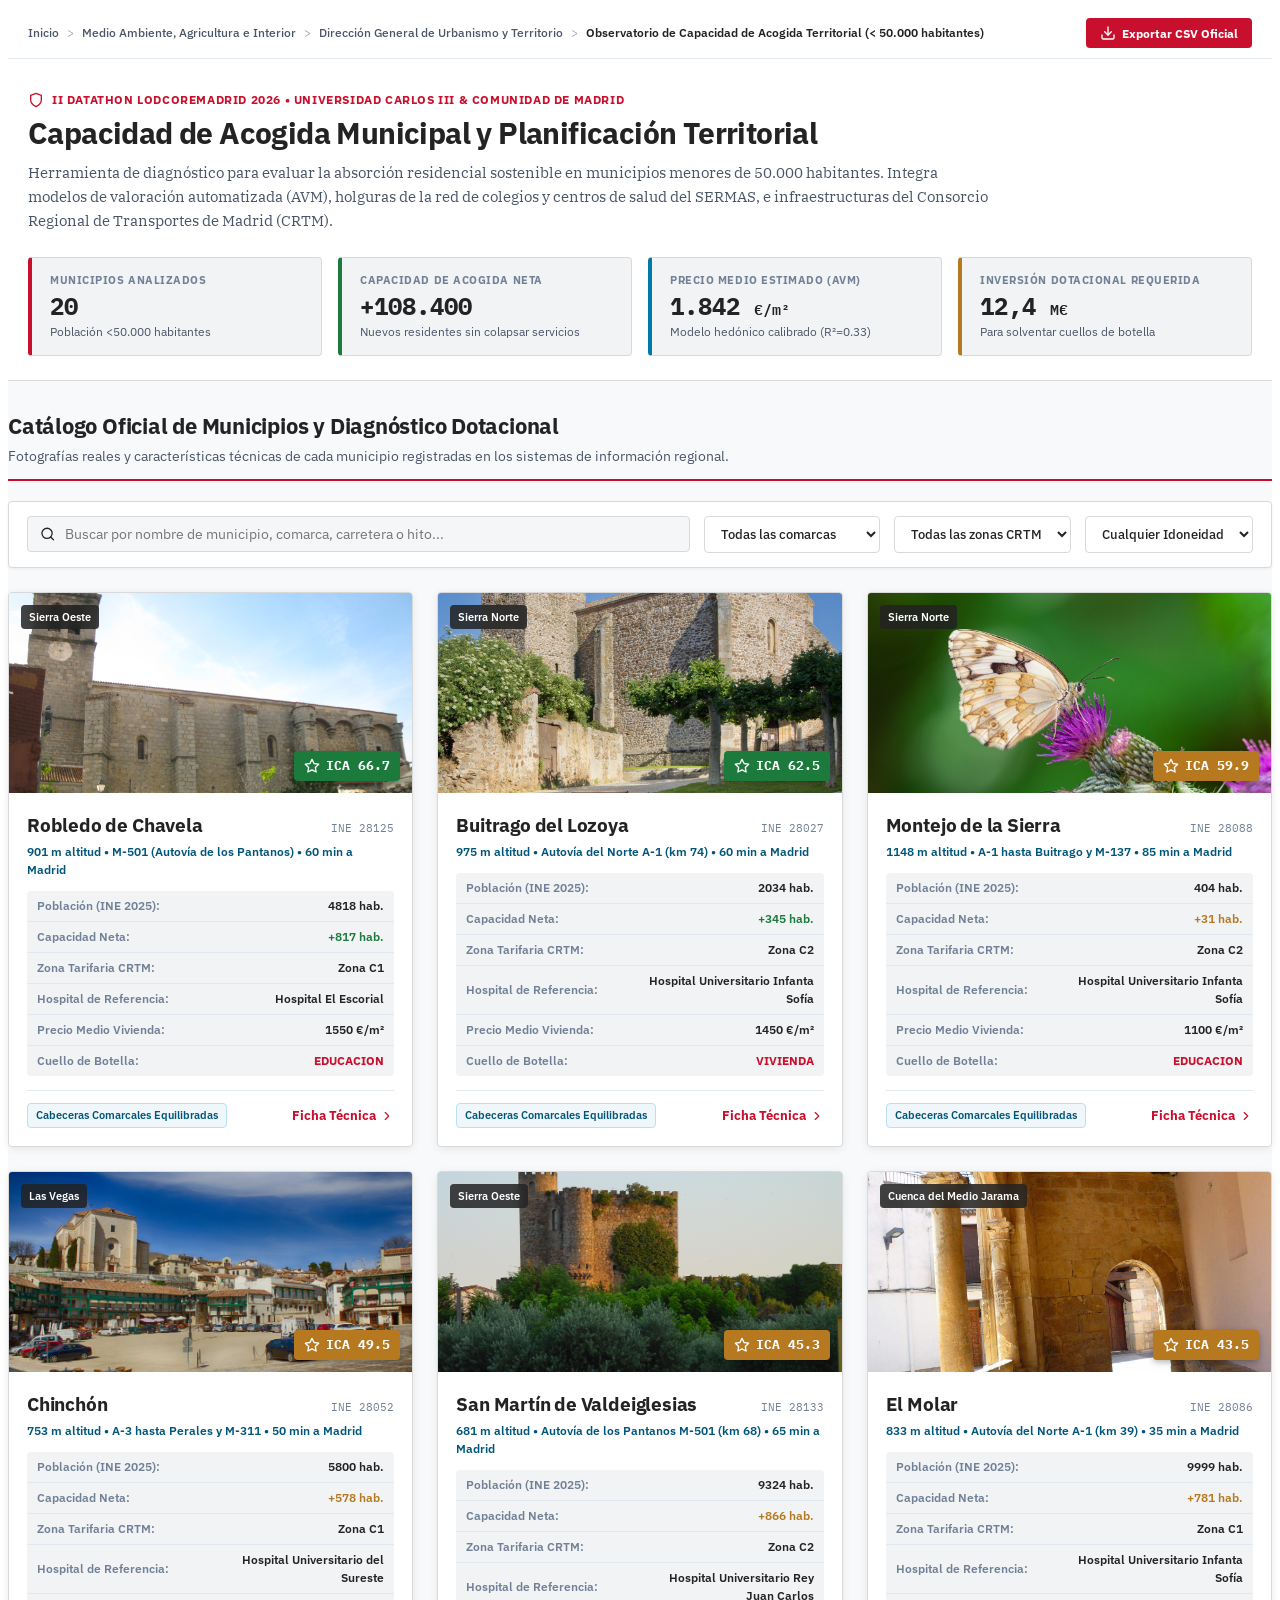
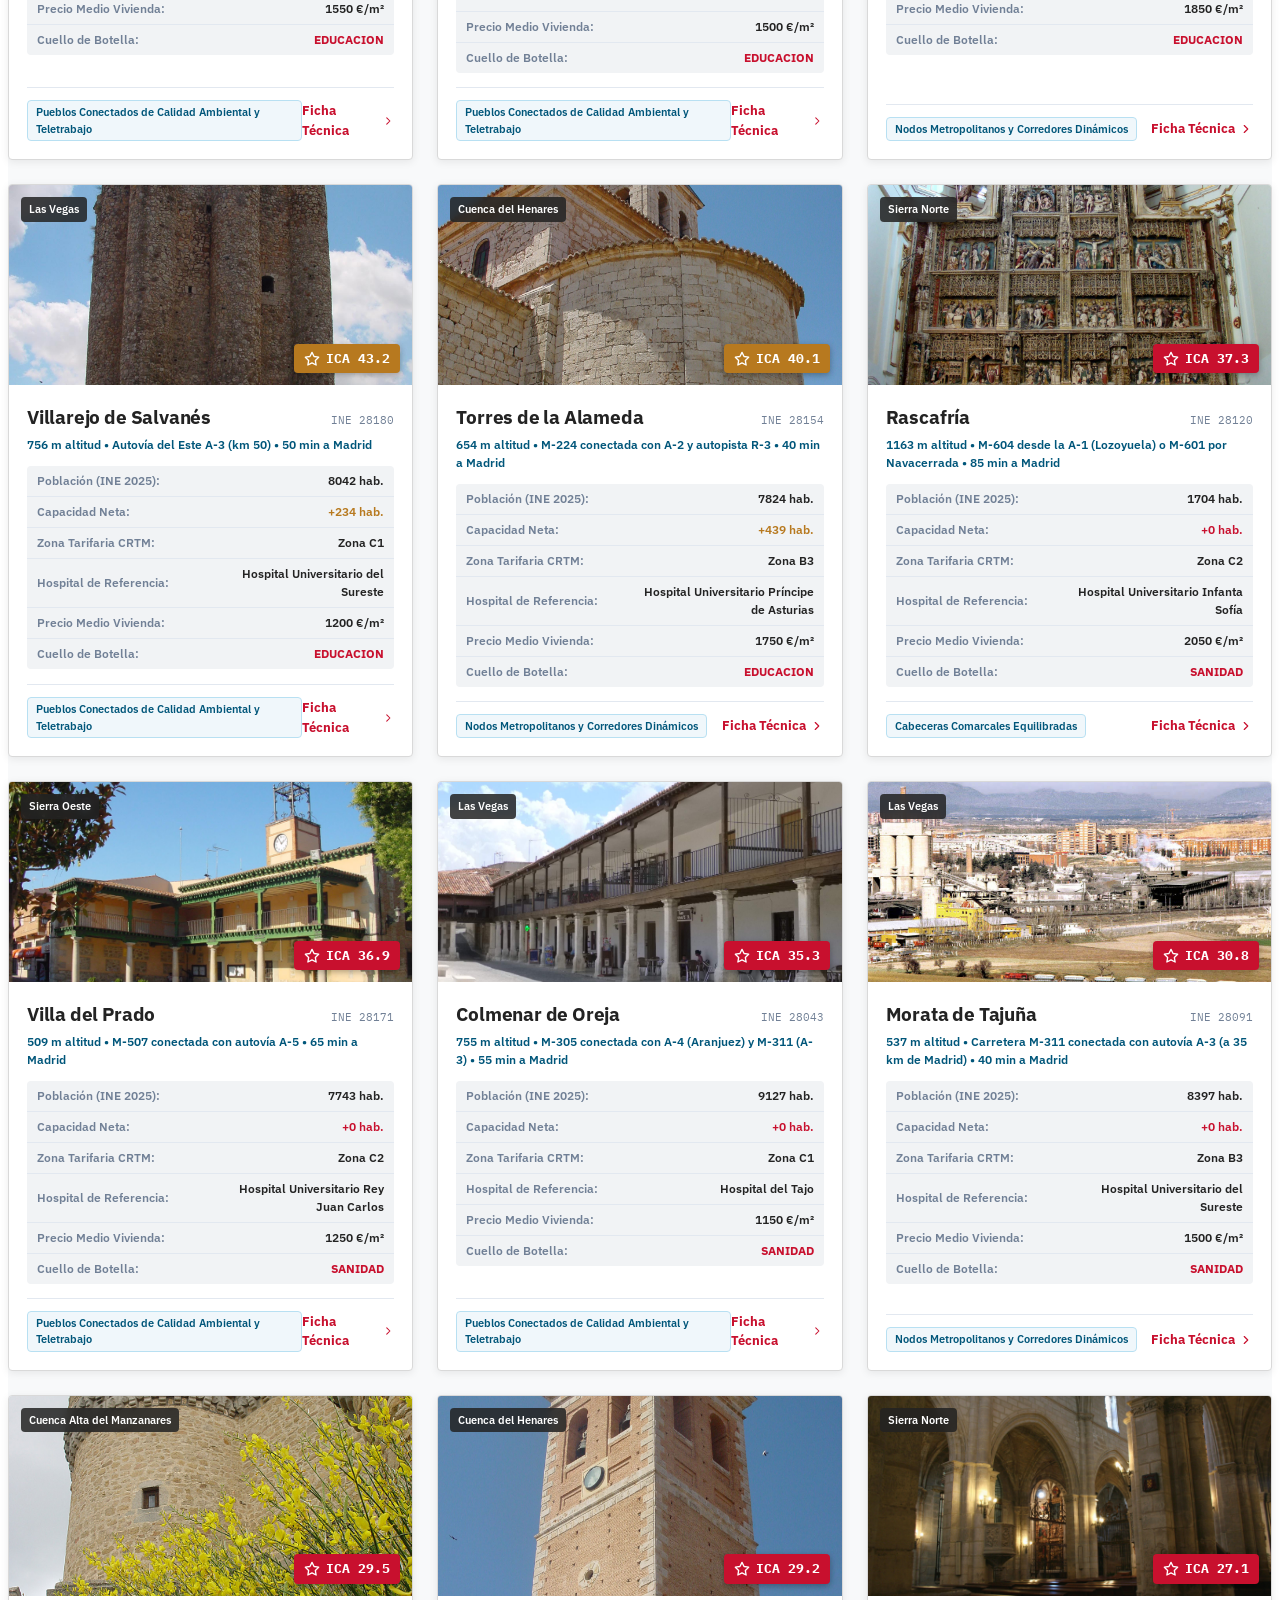
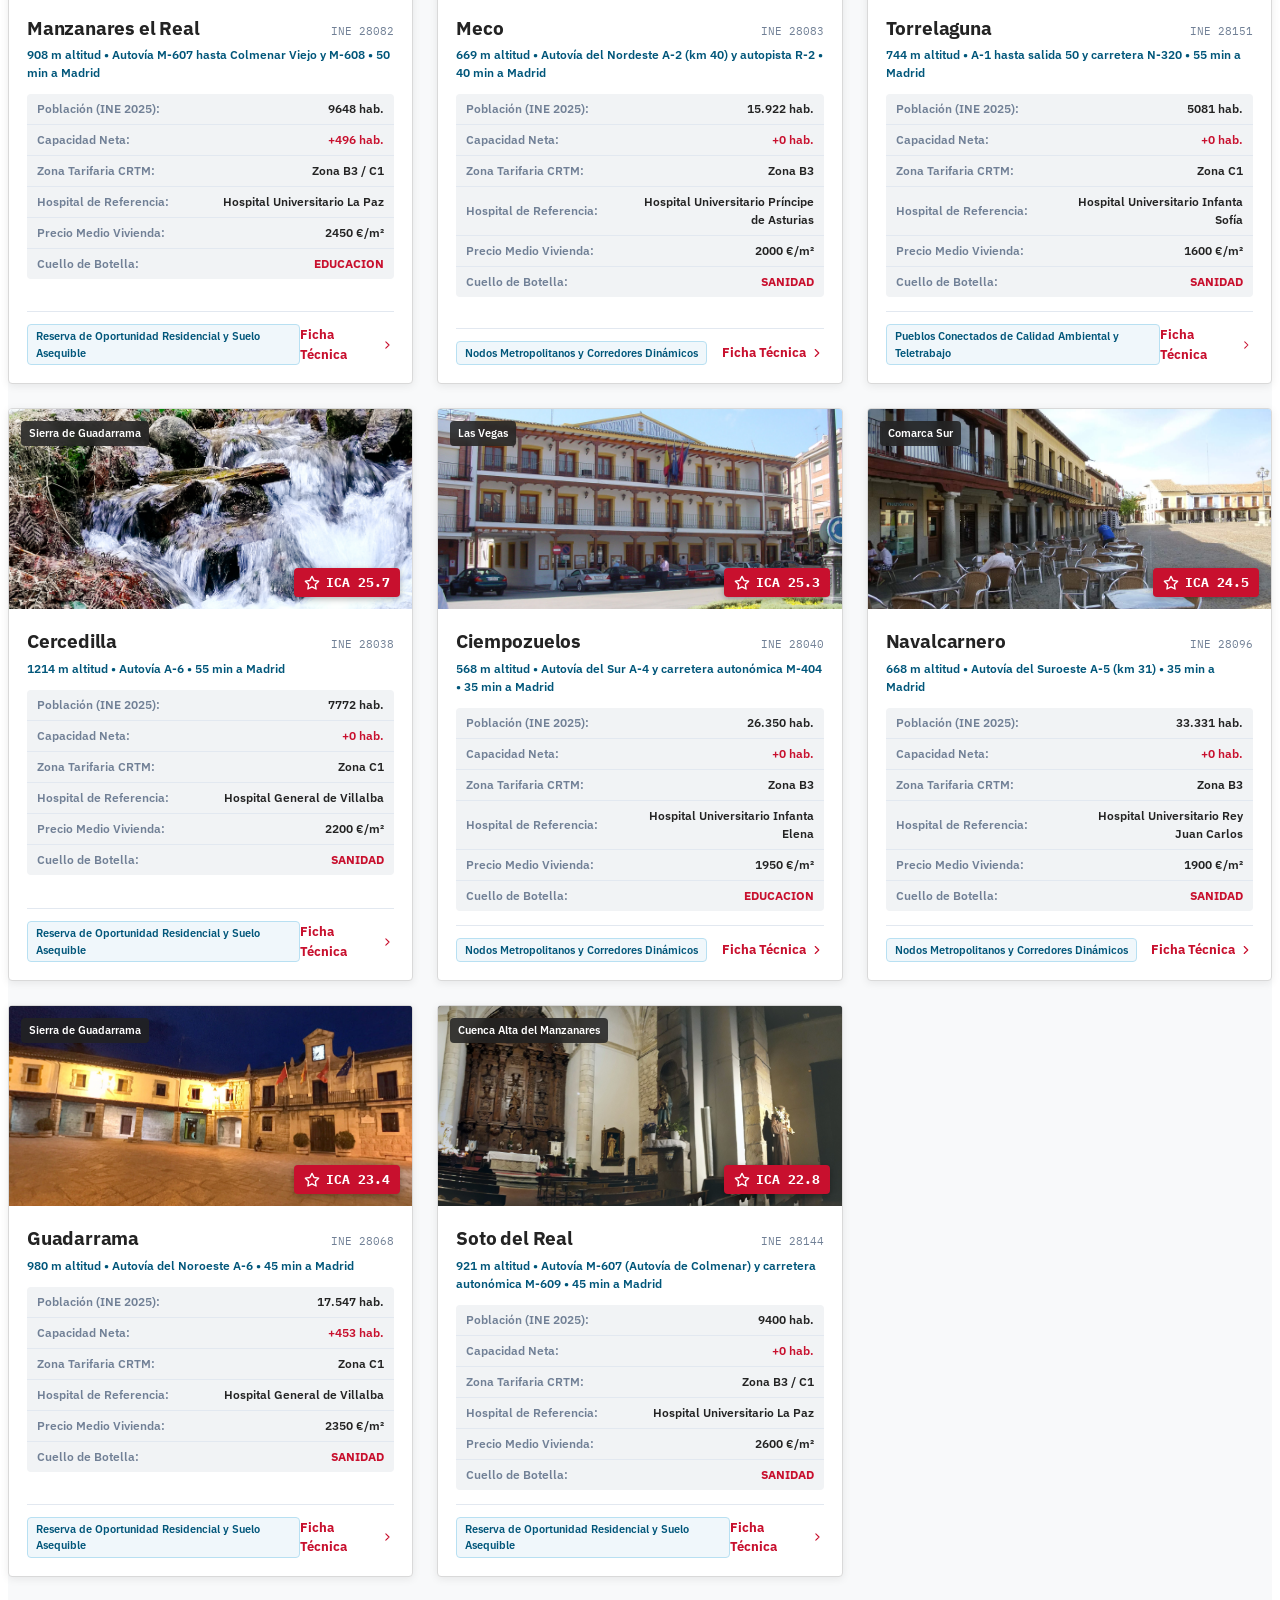
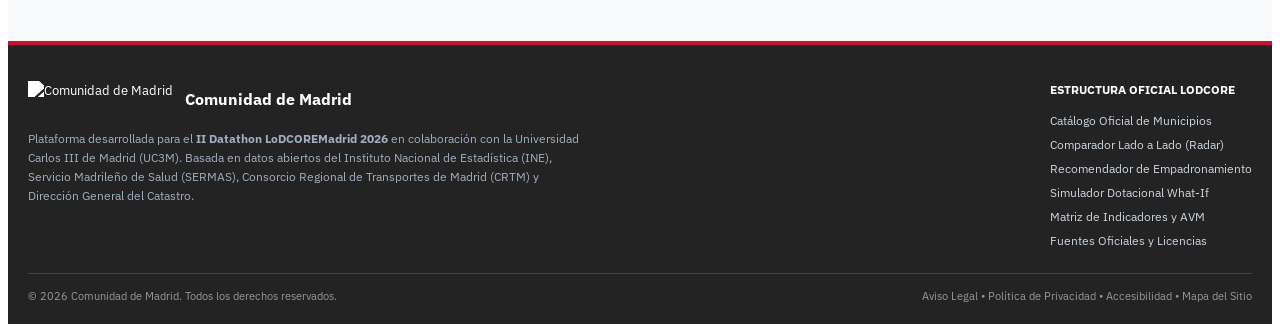
==== frontend/index.html @ 3635a1a3 "fix(frontend): envuelve index.html en documento completo con CSS y JS El archivo era un fragmento si" ====
<!DOCTYPE html>
<html lang="es">
<head>
  <meta charset="UTF-8">
  <meta name="viewport" content="width=device-width, initial-scale=1.0">
  <meta name="description" content="Observatorio de Capacidad de Acogida Territorial de la Comunidad de Madrid">
  <title>Observatorio de Capacidad de Acogida Territorial | Comunidad de Madrid</title>
  <link rel="stylesheet" href="index.css">
</head>
<body>
<!-- Para APEX: el contenido reutilizable es el bloque <div id="lodcore-obs"> ... </div>.
     Este wrapper (head/body/script) es para la vista local del portal. -->
<!-- LoDCORE · Observatorio Territorial — contenido (sin barra superior ni menú). CSS: index.css · JS: index.js -->
<div id="lodcore-obs">
<div class="gov-breadcrumb-bar">
<div class="container breadcrumb-trail">
<a href="https://www.comunidad.madrid/">Inicio</a>
<span class="breadcrumb-sep">&gt;</span>
<a href="#">Medio Ambiente, Agricultura e Interior</a>
<span class="breadcrumb-sep">&gt;</span>
<a href="#">Dirección General de Urbanismo y Territorio</a>
<span class="breadcrumb-sep">&gt;</span>
<span class="breadcrumb-current">Observatorio de Capacidad de Acogida Territorial (&lt; 50.000 habitantes)</span>
<button type="button" class="lc-export-btn" onclick="downloadOfficialCSV()">
<svg class="svg-icon" viewBox="0 0 24 24"><path d="M21 15v4a2 2 0 0 1-2 2H5a2 2 0 0 1-2-2v-4"></path><polyline points="7 10 12 15 17 10"></polyline><line x1="12" y1="15" x2="12" y2="3"></line></svg>
Exportar CSV Oficial
</button>
</div>
</div>
<section class="gov-hero">
<div class="container">
<div class="hero-pretitle">
<svg class="svg-icon" viewBox="0 0 24 24" style="color:var(--madrid-red)"><path d="M12 22s8-4 8-10V5l-8-3-8 3v7c0 6 8 10 8 10z"></path></svg>
II Datathon LoDCOREMadrid 2026 • Universidad Carlos III & Comunidad de Madrid
</div>
<h1 class="hero-title">Capacidad de Acogida Municipal y Planificación Territorial</h1>
<p class="hero-lead">
Herramienta de diagnóstico para evaluar la absorción residencial sostenible en municipios menores de 50.000 habitantes. Integra modelos de valoración automatizada (AVM), holguras de la red de colegios y centros de salud del SERMAS, e infraestructuras del Consorcio Regional de Transportes de Madrid (CRTM).
</p>
<div class="kpi-strip">
<div class="kpi-box">
<div class="kpi-box-label">Municipios Analizados</div>
<div class="kpi-box-num">20</div>
<div class="kpi-box-sub">Población &lt;50.000 habitantes</div>
</div>
<div class="kpi-box green-left">
<div class="kpi-box-label">Capacidad de Acogida Neta</div>
<div class="kpi-box-num">+108.400</div>
<div class="kpi-box-sub">Nuevos residentes sin colapsar servicios</div>
</div>
<div class="kpi-box blue-left">
<div class="kpi-box-label">Precio Medio Estimado (AVM)</div>
<div class="kpi-box-num">1.842 <span style="font-size:15px; font-weight:600">€/m²</span></div>
<div class="kpi-box-sub">Modelo hedónico calibrado (R²=0.33)</div>
</div>
<div class="kpi-box ochre-left">
<div class="kpi-box-label">Inversión Dotacional Requerida</div>
<div class="kpi-box-num">12,4 <span style="font-size:15px; font-weight:600">M€</span></div>
<div class="kpi-box-sub">Para solventar cuellos de botella</div>
</div>
</div>
</div>
</section>
<main class="main-body container">
<div id="view-catalogo" class="view-panel active">
<div class="official-header">
<div>
<h2 class="official-title">Catálogo Oficial de Municipios y Diagnóstico Dotacional</h2>
<p class="official-desc">Fotografías reales y características técnicas de cada municipio registradas en los sistemas de información regional.</p>
</div>
</div>
<div class="filter-panel">
<div class="search-input-box">
<svg class="svg-icon" viewBox="0 0 24 24"><circle cx="11" cy="11" r="8"></circle><line x1="21" y1="21" x2="16.65" y2="16.65"></line></svg>
<input type="text" id="filterSearch" placeholder="Buscar por nombre de municipio, comarca, carretera o hito..." oninput="applyFilters()">
</div>
<select id="filterComarca" class="select-filter" onchange="applyFilters()">
<option value="">Todas las comarcas</option>
<option value="Sierra de Guadarrama">Sierra de Guadarrama</option>
<option value="Sierra Norte">Sierra Norte</option>
<option value="Sierra Oeste">Sierra Oeste</option>
<option value="Comarca de las Vegas">Comarca de las Vegas</option>
<option value="Cuenca del Alberche">Cuenca del Alberche</option>
<option value="Cuenca del Henares">Cuenca del Henares</option>
<option value="Comarca Sur">Comarca Sur</option>
</select>
<select id="filterZonaCrtm" class="select-filter" onchange="applyFilters()">
<option value="">Todas las zonas CRTM</option>
<option value="B3">Zona B3</option>
<option value="C1">Zona C1</option>
<option value="C2">Zona C2</option>
</select>
<select id="filterIdoneidad" class="select-filter" onchange="applyFilters()">
<option value="">Cualquier Idoneidad</option>
<option value="ALTA">Idoneidad ALTA</option>
<option value="MEDIA">Idoneidad MEDIA</option>
<option value="BAJA">Idoneidad BAJA</option>
</select>
</div>
<div class="muni-cards-grid" id="muniCardsGrid"></div>
</div>
<div id="view-comparador" class="view-panel">
<div class="official-header">
<div>
<h2 class="official-title">Comparador Lado a Lado de Municipios (Página 3 APEX)</h2>
<p class="official-desc">Compara simultáneamente hasta 3 municipios sobre 7 capas territoriales con gráfico Radar analítico.</p>
</div>
</div>
<div class="comparador-controls">
<div class="comparador-slot">
<label class="comparador-slot-label" style="color:var(--madrid-red);">Municipio 1 (Serie Roja)</label>
<select id="compSelect1" class="select-filter" onchange="updateComparator()"></select>
</div>
<div class="comparador-slot">
<label class="comparador-slot-label" style="color:var(--madrid-blue);">Municipio 2 (Serie Azul)</label>
<select id="compSelect2" class="select-filter" onchange="updateComparator()"></select>
</div>
<div class="comparador-slot">
<label class="comparador-slot-label" style="color:var(--status-alta);">Municipio 3 (Serie Verde)</label>
<select id="compSelect3" class="select-filter" onchange="updateComparator()"></select>
</div>
</div>
<div class="radar-container">
<h3 style="font-size:16px; font-weight:700; margin-bottom:12px;">Perfil Multidimensional de Capacidad (7 Ejes)</h3>
<div class="radar-svg-wrap" id="radarSvgContainer">
</div>
<div class="radar-legend">
<div class="radar-legend-item">
<span class="legend-color-dot" style="background:var(--madrid-red);"></span>
<span id="legendName1">Municipio 1</span>
</div>
<div class="radar-legend-item">
<span class="legend-color-dot" style="background:var(--madrid-blue);"></span>
<span id="legendName2">Municipio 2</span>
</div>
<div class="radar-legend-item">
<span class="legend-color-dot" style="background:var(--status-alta);"></span>
<span id="legendName3">Municipio 3</span>
</div>
</div>
</div>
<div class="comparison-grid" id="compDetailGrid">
</div>
</div>
<div id="view-recomendador" class="view-panel">
<div class="official-header">
<div>
<h2 class="official-title">Buscador y Recomendador de Empadronamiento por Perfil Familiar</h2>
<p class="official-desc">Algoritmo de casación multidimensional para orientar a nuevos residentes hacia municipios con holgura dotacional y precios acordes.</p>
</div>
</div>
<div class="rec-wizard-card">
<div class="rec-wizard-grid">
<div>
<div class="rec-criteria-title">
<svg class="svg-icon" viewBox="0 0 24 24"><path d="M17 21v-2a4 4 0 0 0-4-4H5a4 4 0 0 0-4 4v2"></path><circle cx="9" cy="7" r="4"></circle><path d="M23 21v-2a4 4 0 0 0-3-3.87"></path><path d="M16 3.13a4 4 0 0 1 0 7.75"></path></svg>
1. Estructura del Hogar
</div>
<div class="rec-option-item active" onclick="setRecCriteria('perfil', 'familia', this)">
<div class="rec-option-name">Familia con Hijos Escolares</div>
<div class="rec-option-sub">Prioriza holgura en plazas escolares (CEIP/IES) y pediatría</div>
</div>
<div class="rec-option-item" onclick="setRecCriteria('perfil', 'teletrabajo', this)">
<div class="rec-option-name">Profesional / Teletrabajo</div>
<div class="rec-option-sub">Prioriza fibra óptica, cercanía a autovía y vivienda asequible</div>
</div>
<div class="rec-option-item" onclick="setRecCriteria('perfil', 'senior', this)">
<div class="rec-option-name">Sénior / Jubilación</div>
<div class="rec-option-sub">Prioriza centro de salud 24h, hospital cercano y tranquilidad</div>
</div>
</div>
<div>
<div class="rec-criteria-title">
<svg class="svg-icon" viewBox="0 0 24 24"><rect x="2" y="7" width="20" height="14" rx="2" ry="2"></rect><path d="M16 21V5a2 2 0 0 0-2-2h-4a2 2 0 0 0-2 2v16"></path></svg>
2. Rango de Precio (€/m²)
</div>
<div class="rec-option-item active" onclick="setRecCriteria('precio', 'economico', this)">
<div class="rec-option-name">Asequible (&lt; 1.600 €/m²)</div>
<div class="rec-option-sub">Comarca de las Vegas, Sureste y Sierra Norte tradicional</div>
</div>
<div class="rec-option-item" onclick="setRecCriteria('precio', 'medio', this)">
<div class="rec-option-name">Medio (1.600 – 2.100 €/m²)</div>
<div class="rec-option-sub">Corredor del Henares, Sierra Oeste y Comarca Sur</div>
</div>
<div class="rec-option-item" onclick="setRecCriteria('precio', 'alto', this)">
<div class="rec-option-name">Residencial Sierra (&gt; 2.100 €/m²)</div>
<div class="rec-option-sub">Sierra de Guadarrama y Cuenca Alta del Manzanares</div>
</div>
</div>
<div>
<div class="rec-criteria-title">
<svg class="svg-icon" viewBox="0 0 24 24"><circle cx="12" cy="12" r="10"></circle><polyline points="12 6 12 12 16 14"></polyline></svg>
3. Conectividad con Madrid
</div>
<div class="rec-option-item active" onclick="setRecCriteria('tiempo', 'rapido', this)">
<div class="rec-option-name">Menos de 45 minutos</div>
<div class="rec-option-sub">Acceso diario rápido en Cercanías Renfe o autobús directo</div>
</div>
<div class="rec-option-item" onclick="setRecCriteria('tiempo', 'medio', this)">
<div class="rec-option-name">Entre 45 y 65 minutos</div>
<div class="rec-option-sub">Equilibrio entre distancia metropolitana y entorno rural</div>
</div>
<div class="rec-option-item" onclick="setRecCriteria('tiempo', 'indiferente', this)">
<div class="rec-option-name">Indiferente</div>
<div class="rec-option-sub">Máxima prioridad a calidad paisajística y espacio habitable</div>
</div>
</div>
</div>
<button class="btn-official-calc" onclick="runRecommendation()">
<svg class="svg-icon" viewBox="0 0 24 24"><polygon points="12 2 15.09 8.26 22 9.27 17 14.14 18.18 21.02 12 17.77 5.82 21.02 7 14.14 2 9.27 8.91 8.26 12 2"></polygon></svg>
Calcular Coincidencias de Empadronamiento
</button>
</div>
<div class="muni-cards-grid" id="recResultsGrid"></div>
</div>
<div id="view-simulador" class="view-panel">
<div class="official-header">
<div>
<h2 class="official-title">Simulador de Demanda Poblacional e Impacto en Servicios (What-If)</h2>
<p class="official-desc">Cálculo prospectivo del esfuerzo inversor en colegios, plazas sanitarias y presión sobre precios inmobiliarios ante nuevas llegadas de población.</p>
</div>
</div>
<div class="simulator-grid-panel">
<div class="sim-card-controls">
<h3 style="font-size:16px; font-weight:700; margin-bottom:18px; border-bottom:1px solid var(--border-main); padding-bottom:8px;">
Parámetros del Plan Poblacional
</h3>
<div style="margin-bottom:20px;">
<label style="display:block; font-size:12px; font-weight:700; text-transform:uppercase; color:var(--text-muted); margin-bottom:6px;">
Municipio a Simular
</label>
<select id="simSelectMuni" class="select-filter" style="width:100%;" onchange="executeSimulation()"></select>
</div>
<div style="margin-bottom:24px;">
<div style="display:flex; justify-content:space-between; align-items:center; margin-bottom:8px;">
<label style="font-size:12px; font-weight:700; text-transform:uppercase; color:var(--text-muted);">
Incremento de Habitantes
</label>
<span id="simHabDisplay" style="font-family:var(--font-mono); font-size:14px; font-weight:700; color:var(--madrid-red); background:var(--madrid-red-light); padding:2px 8px; border-radius:var(--radius-sm);">
+1.000 hab.
</span>
</div>
<input type="range" id="simSliderHab" min="100" max="5000" step="50" value="1000" style="width:100%; accent-color:var(--madrid-red);" oninput="updateSimHab(this.value)">
<div style="display:flex; justify-content:space-between; font-size:11px; color:var(--text-muted); margin-top:4px;">
<span>+100 hab.</span>
<span>+2.500 hab.</span>
<span>+5.000 hab.</span>
</div>
</div>
<div style="background:var(--bg-subtle); border-left:3px solid var(--madrid-blue); padding:12px; font-size:12px; color:var(--text-secondary); line-height:1.5;">
<strong>Módulos de Coste Oficiales:</strong><br>
• Razón Médica: 1 médico AP cada 1.250 habitantes (SERMAS).<br>
• Razón Escolar: 1 aula (25 plazas) por cada 150 nuevos residentes.<br>
• CAPEX Estimado: 2.400 € / plaza escolar + 120.000 € / consulta médica.
</div>
</div>
<div class="sim-card-results">
<h3 style="font-size:16px; font-weight:700; margin-bottom:18px; border-bottom:1px solid var(--border-main); padding-bottom:8px;">
Impacto Dotacional y Presupuestario Proyectado
</h3>
<div style="display:grid; grid-template-columns:repeat(2, 1fr); gap:16px; margin-bottom:24px;">
<div style="background:var(--bg-subtle); padding:16px; border:1px solid var(--border-subtle); border-radius:var(--radius-sm);">
<div style="font-size:11px; font-weight:700; text-transform:uppercase; color:var(--text-muted);">Médicos AP Requeridos</div>
<div id="simResMedicos" style="font-family:var(--font-mono); font-size:24px; font-weight:700; color:var(--madrid-red); margin:4px 0;">+0.8</div>
<div style="font-size:12px; color:var(--text-secondary);">Para mantener ratio de cobertura</div>
</div>
<div style="background:var(--bg-subtle); padding:16px; border:1px solid var(--border-subtle); border-radius:var(--radius-sm);">
<div style="font-size:11px; font-weight:700; text-transform:uppercase; color:var(--text-muted);">Plazas Escolares Requeridas</div>
<div id="simResEscuelas" style="font-family:var(--font-mono); font-size:24px; font-weight:700; color:var(--madrid-blue-dark); margin:4px 0;">+160 plazas</div>
<div id="simResAulasSub" style="font-size:12px; color:var(--text-secondary);">Equivalente a 7 aulas completas</div>
</div>
<div style="background:var(--bg-subtle); padding:16px; border:1px solid var(--border-subtle); border-radius:var(--radius-sm);">
<div style="font-size:11px; font-weight:700; text-transform:uppercase; color:var(--text-muted);">Presupuesto Dotacional (CAPEX)</div>
<div id="simResCapex" style="font-family:var(--font-mono); font-size:24px; font-weight:700; color:var(--text-main); margin:4px 0;">480.000 €</div>
<div style="font-size:12px; color:var(--text-secondary);">Inversión pública necesaria</div>
</div>
<div style="background:var(--bg-subtle); padding:16px; border:1px solid var(--border-subtle); border-radius:var(--radius-sm);">
<div style="font-size:11px; font-weight:700; text-transform:uppercase; color:var(--text-muted);">Presión en Precios Vivienda</div>
<div id="simResShock" style="font-family:var(--font-mono); font-size:24px; font-weight:700; color:var(--status-media); margin:4px 0;">+3.2 %</div>
<div style="font-size:12px; color:var(--text-secondary);">Elasticidad AVM estimada</div>
</div>
</div>
<div id="simDiagnosticBox" style="padding:16px; border-radius:var(--radius-sm); font-size:13px; line-height:1.6; border:1px solid transparent;"></div>
</div>
</div>
</div>
<div id="view-matriz" class="view-panel">
<div class="official-header">
<div>
<h2 class="official-title">Matriz Territorial de Indicadores y Modelo AVM</h2>
<p class="official-desc">Panel de 20 municipios con datos de Padrón INE 2025, SERMAS, CRTM, Catastro y Valoración Hedónica Automatizada.</p>
</div>
</div>
<div class="gov-table-wrap">
<table class="gov-table" id="matrixTable">
<thead>
<tr>
<th onclick="sortMatrix(0)">Municipio</th>
<th onclick="sortMatrix(1)">Código INE</th>
<th onclick="sortMatrix(2)">Comarca</th>
<th onclick="sortMatrix(3)">Población 2025</th>
<th onclick="sortMatrix(4)">Zona CRTM</th>
<th onclick="sortMatrix(5)">Índice ICA</th>
<th onclick="sortMatrix(6)">Capacidad Neta</th>
<th onclick="sortMatrix(7)">Factor Limitante</th>
<th onclick="sortMatrix(8)">Precio Real €/m²</th>
<th onclick="sortMatrix(9)">Precio AVM €/m²</th>
<th onclick="sortMatrix(10)">Gap Mercado</th>
</tr>
</thead>
<tbody id="matrixTbody"></tbody>
</table>
</div>
</div>
<div id="view-fuentes" class="view-panel">
<div class="official-header">
<div>
<h2 class="official-title">Catálogo de Fuentes Oficiales, Licencias y Metrología (Página 9 APEX)</h2>
<p class="official-desc">Trazabilidad exhaustiva de los conjuntos de datos públicos utilizados en cumplimiento de las directrices del Datathon LoDCORE.</p>
</div>
</div>
<div style="display:grid; grid-template-columns:repeat(2, 1fr); gap:20px; margin-bottom:28px;">
<div class="dossier-block">
<div class="dossier-block-header">
<svg class="svg-icon" viewBox="0 0 24 24"><path d="M4 19.5A2.5 2.5 0 0 1 6.5 17H20"></path><path d="M6.5 2H20v20H6.5A2.5 2.5 0 0 1 4 19.5v-15A2.5 2.5 0 0 1 6.5 2z"></path></svg>
Fuentes Demográficas y Cartográficas
</div>
<ul style="list-style:none; line-height:1.8; font-size:13px;">
<li><strong>INE (Instituto Nacional de Estadística):</strong> Padrón Continuo municipal a 1 de enero de 2025 (Tabla 2881) y Atlas de Distribución de Renta de los Hogares.</li>
<li><strong>IGN / CNIG (Instituto Geográfico Nacional):</strong> Límites municipales oficiales y CartoBase (Licencia CC BY 4.0). Sistema Geodésico ETRS89 (EPSG:25830).</li>
<li><strong>OpenStreetMap / Geofabrik:</strong> Red viaria y tiempos de desplazamiento en vehículo privado.</li>
</ul>
</div>
<div class="dossier-block">
<div class="dossier-block-header">
<svg class="svg-icon" viewBox="0 0 24 24"><path d="M22 12h-4l-3 9L9 3l-3 9H2"></path></svg>
Fuentes Sectoriales y Dotacionales
</div>
<ul style="list-style:none; line-height:1.8; font-size:13px;">
<li><strong>datos.comunidad.madrid (CKAN):</strong> Catálogo de Centros Sanitarios del SERMAS, Registro de Centros Docentes no universitarios y presupuestos municipales.</li>
<li><strong>CRTM (Consorcio Regional de Transportes de Madrid):</strong> Zonas tarifarias, paradas de autobús interurbano y datos GTFS.</li>
<li><strong>Dirección General del Catastro:</strong> Estadísticas de bienes inmuebles urbanos y rústicos, superficies y valores catastrales.</li>
</ul>
</div>
</div>
<div style="background:var(--bg-subtle); border-left:4px solid var(--madrid-red); padding:16px; border-radius:var(--radius-sm);">
<h4 style="font-size:13px; font-weight:700; text-transform:uppercase; color:var(--madrid-red); margin-bottom:4px;">
Cláusula Metodológica de No-Compensatoriedad
</h4>
<p style="font-size:13px; line-height:1.6; color:var(--text-main);">
En estricto cumplimiento de la hipótesis central de LoDCORE Madrid, ningún municipio con ratio sanitario superior a 1.500 hab/médico o saturación escolar superior al 95% puede recibir una calificación favorable, quedando automáticamente limitado a nivel de alerta baja (&lt; 40 puntos ICA) independientemente de su puntuación inmobiliaria o presupuestaria.
</p>
</div>
</div>
</main>
<div class="gov-modal-backdrop" id="govDetailModal" onclick="closeModalOnBackdrop(event)">
<div class="gov-modal-window">
<div class="modal-cover-wrap">
<img class="modal-cover-img" id="modalImg" src="" alt="Fotografía del Municipio">
<button class="modal-close-button" onclick="closeGovModal()" title="Cerrar Ficha">&times;</button>
<span class="card-badge-comarca" id="modalComarcaBadge" style="top:16px; left:16px; font-size:12px; padding:6px 12px;">Comarca</span>
</div>
<div class="modal-body-content">
<div class="modal-title-row">
<div>
<h2 class="modal-muni-name" id="modalTitle">Municipio</h2>
<div class="modal-muni-comarca" id="modalGeoSub">INE • Altitud • Conexión</div>
</div>
<div id="modalIcaPill" class="badge-status alta" style="font-size:14px; padding:6px 12px;">
ICA 75.2 • Idoneidad ALTA
</div>
</div>
<p id="modalDescription" style="font-family:var(--font-serif); font-size:15px; color:var(--text-secondary); line-height:1.6; margin-bottom:20px;">
Descripción técnica del municipio.
</p>
<div class="dossier-grid">
<div class="dossier-block">
<div class="dossier-block-header">
<svg class="svg-icon" viewBox="0 0 24 24"><path d="M22 12h-4l-3 9L9 3l-3 9H2"></path></svg>
1. Sanidad y Salud Pública (SERMAS)
</div>
<div class="dossier-text" id="modalSanidadText"></div>
<div style="margin-top:8px;">
<div class="dossier-row"><span class="card-specs-label">Hospital Referencia:</span><span class="card-specs-val" id="modalHospital"></span></div>
<div class="dossier-row"><span class="card-specs-label">Camas Hospitalarias:</span><span class="card-specs-val" id="modalCamas"></span></div>
<div class="dossier-row"><span class="card-specs-label">Médicos de Atención Primaria:</span><span class="card-specs-val" id="modalMedicos"></span></div>
</div>
</div>
<div class="dossier-block">
<div class="dossier-block-header">
<svg class="svg-icon" viewBox="0 0 24 24"><path d="M22 10v6M2 10l10-5 10 5-10 5z"></path><path d="M6 12v5c3 3 9 3 12 0v-5"></path></svg>
2. Red Educativa y Escolar
</div>
<div class="dossier-text" id="modalEducacionText"></div>
<div style="margin-top:8px;">
<div class="dossier-row"><span class="card-specs-label">Plazas Escolares:</span><span class="card-specs-val" id="modalPlazasEsc"></span></div>
<div class="dossier-row"><span class="card-specs-label">Ocupación Escolar:</span><span class="card-specs-val" id="modalOcupacionEsc"></span></div>
<div class="dossier-row"><span class="card-specs-label">Plazas Libres:</span><span class="card-specs-val" id="modalHolguraEsc" style="color:var(--status-alta)"></span></div>
</div>
</div>
<div class="dossier-block">
<div class="dossier-block-header">
<svg class="svg-icon" viewBox="0 0 24 24"><rect x="3" y="3" width="18" height="18" rx="2"></rect><path d="M9 3v18"></path><path d="M15 3v18"></path></svg>
3. Transporte y Movilidad (CRTM)
</div>
<div class="dossier-text" id="modalTransporteText"></div>
<div style="margin-top:8px;">
<div class="dossier-row"><span class="card-specs-label">Zona Tarifaria:</span><span class="card-specs-val" id="modalZonaCrtm"></span></div>
<div class="dossier-row"><span class="card-specs-label">Acceso por Carretera:</span><span class="card-specs-val" id="modalCarretera"></span></div>
<div class="dossier-row"><span class="card-specs-label">Tiempo a Madrid:</span><span class="card-specs-val" id="modalTiempo"></span></div>
</div>
</div>
<div class="dossier-block">
<div class="dossier-block-header">
<svg class="svg-icon" viewBox="0 0 24 24"><path d="M3 9l9-7 9 7v11a2 2 0 0 1-2 2H5a2 2 0 0 1-2-2z"></path></svg>
4. Vivienda y Modelo AVM
</div>
<div class="dossier-text" id="modalViviendaText"></div>
<div style="margin-top:8px;">
<div class="dossier-row"><span class="card-specs-label">Precio Mercado Real:</span><span class="card-specs-val" id="modalPrecioReal"></span></div>
<div class="dossier-row"><span class="card-specs-label">Precio AVM Estimado:</span><span class="card-specs-val" id="modalPrecioAvm"></span></div>
<div class="dossier-row"><span class="card-specs-label">Diagnóstico Mercado:</span><span class="card-specs-val" id="modalDiagMercado"></span></div>
</div>
</div>
</div>
<div style="background:var(--bg-subtle); border-left:4px solid var(--madrid-red); padding:14px; border-radius:var(--radius-sm); margin-bottom:20px;">
<h4 style="font-size:12px; font-weight:700; text-transform:uppercase; color:var(--madrid-red); margin-bottom:4px;">
Síntesis del Índice de Capacidad de Acogida (ICA)
</h4>
<p id="modalObservaciones" style="font-size:13px; line-height:1.5; color:var(--text-main);"></p>
</div>
<div style="display:flex; justify-content:flex-end; gap:12px;">
<button onclick="closeGovModal()" style="background:#FFFFFF; border:1px solid var(--border-main); color:var(--text-main); padding:8px 16px; font-family:var(--font-primary); font-size:13px; font-weight:600; border-radius:var(--radius-sm); cursor:pointer;">
Cerrar Ficha
</button>
<button onclick="sendToSimulador()" style="background:var(--madrid-red); border:none; color:#FFFFFF; padding:8px 16px; font-family:var(--font-primary); font-size:13px; font-weight:700; border-radius:var(--radius-sm); cursor:pointer;">
Simular Escenario en What-If
</button>
</div>
</div>
</div>
</div>
<footer class="gov-footer">
<div class="container">
<div class="footer-content">
<div>
<div style="display:flex; align-items:center; gap:12px; margin-bottom:12px;">
<img src="#APP_FILES#svg/logo_comunidad_madrid.svg" style="height:36px; filter:brightness(0) invert(1);" alt="Comunidad de Madrid">
<span style="font-size:16px; font-weight:700; color:#FFFFFF;">Comunidad de Madrid</span>
</div>
<p style="color:#A0AEC0; max-width:560px; line-height:1.6; font-size:12px;">
Plataforma desarrollada para el <strong>II Datathon LoDCOREMadrid 2026</strong> en colaboración con la Universidad Carlos III de Madrid (UC3M). Basada en datos abiertos del Instituto Nacional de Estadística (INE), Servicio Madrileño de Salud (SERMAS), Consorcio Regional de Transportes de Madrid (CRTM) y Dirección General del Catastro.
</p>
</div>
<div>
<div style="font-size:12px; font-weight:700; text-transform:uppercase; color:#FFFFFF; margin-bottom:10px;">
Estructura Oficial LoDCORE
</div>
<ul style="list-style:none; line-height:2; font-size:12px; color:#A0AEC0;">
<li><a href="#" onclick="switchGovView('catalogo'); return false;" style="color:#CBD5E0; text-decoration:none;">Catálogo Oficial de Municipios</a></li>
<li><a href="#" onclick="switchGovView('comparador'); return false;" style="color:#CBD5E0; text-decoration:none;">Comparador Lado a Lado (Radar)</a></li>
<li><a href="#" onclick="switchGovView('recomendador'); return false;" style="color:#CBD5E0; text-decoration:none;">Recomendador de Empadronamiento</a></li>
<li><a href="#" onclick="switchGovView('simulador'); return false;" style="color:#CBD5E0; text-decoration:none;">Simulador Dotacional What-If</a></li>
<li><a href="#" onclick="switchGovView('matriz'); return false;" style="color:#CBD5E0; text-decoration:none;">Matriz de Indicadores y AVM</a></li>
<li><a href="#" onclick="switchGovView('fuentes'); return false;" style="color:#CBD5E0; text-decoration:none;">Fuentes Oficiales y Licencias</a></li>
</ul>
</div>
</div>
<div class="footer-legal">
<span>© 2026 Comunidad de Madrid. Todos los derechos reservados.</span>
<span>Aviso Legal • Política de Privacidad • Accesibilidad • Mapa del Sitio</span>
</div>
</div>
</footer>
</div>

<script src="index.js" defer></script>
</body>
</html>
---- frontend/index.css ----
/* LoDCORE · Observatorio Territorial (index.css) — estilos del contenido (acotados a #lodcore-obs: no afectan al resto de la aplicación APEX) */
@import url('https://fonts.googleapis.com/css2?family=IBM+Plex+Sans:ital,wght@0,300;0,400;0,500;0,600;0,700;1,400&family=IBM+Plex+Serif:ital,wght@0,400;0,600;1,400&family=IBM+Plex+Mono:wght@400;500;600&display=swap');

#lodcore-obs { --font-primary: 'IBM Plex Sans', -apple-system, BlinkMacSystemFont, "Segoe UI", Roboto, sans-serif; --font-serif: 'IBM Plex Serif', Georgia, serif; --font-mono: 'IBM Plex Mono', monospace; --madrid-red: #C8102E; --madrid-red-dark: #9F0B22; --madrid-red-light: #FDF2F3; --madrid-red-border: #F7B5BD; --madrid-blue: #0078A8; --madrid-blue-light: #F0F7FB; --madrid-blue-dark: #00567A; --text-main: #232323; --text-secondary: #4A5568; --text-muted: #718096; --bg-page: #F8F9FA; --bg-surface: #FFFFFF; --bg-subtle: #F1F3F5; --bg-tinted: #F4F6F8; --border-main: #D9D9D9; --border-subtle: #E2E8F0; --border-dark: #A0AEC0; --status-alta: #1B7A3C; --status-alta-bg: #E8F5EC; --status-media: #B7791F; --status-media-bg: #FEF3C7; --status-baja: #C8102E; --status-baja-bg: #FEE2E2; --shadow-sm: 0 1px 3px rgba(0,0,0,0.06); --shadow-card: 0 2px 8px rgba(0,0,0,0.08); --shadow-hover: 0 8px 20px rgba(0,0,0,0.12); --radius-sm: 4px; --radius-md: 6px; --radius-lg: 8px; }
#lodcore-obs * { box-sizing: border-box; margin: 0; padding: 0; }
#lodcore-obs { font-family: var(--font-primary); background-color: var(--bg-page); color: var(--text-main); line-height: 1.5; font-size: 15px; -webkit-font-smoothing: antialiased; }
#lodcore-obs .container { max-width: 1280px; margin: 0 auto; padding: 0 20px; }
#lodcore-obs .gov-breadcrumb-bar { background: #FFFFFF; border-bottom: 1px solid var(--border-subtle); padding: 10px 0; font-size: 12px; color: var(--text-muted); }
#lodcore-obs .breadcrumb-trail { display: flex; align-items: center; flex-wrap: wrap; gap: 8px; }
#lodcore-obs .breadcrumb-trail a { color: var(--text-secondary); text-decoration: none; font-weight: 500; }
#lodcore-obs .breadcrumb-trail a:hover { color: var(--madrid-red); text-decoration: underline; }
#lodcore-obs .breadcrumb-sep { color: var(--border-dark); }
#lodcore-obs .breadcrumb-current { color: var(--text-main); font-weight: 600; }
#lodcore-obs .gov-hero { background: #FFFFFF; border-bottom: 1px solid var(--border-main); padding: 32px 0 24px; }
#lodcore-obs .hero-pretitle { font-size: 12px; font-weight: 700; color: var(--madrid-red); text-transform: uppercase; letter-spacing: 0.05em; margin-bottom: 6px; display: flex; align-items: center; gap: 8px; }
#lodcore-obs .hero-title { font-family: var(--font-primary); font-size: 30px; font-weight: 700; color: var(--text-main); letter-spacing: -0.02em; line-height: 1.2; margin-bottom: 10px; }
#lodcore-obs .hero-lead { font-family: var(--font-serif); font-size: 15px; line-height: 1.6; color: var(--text-secondary); max-width: 960px; margin-bottom: 24px; }
#lodcore-obs .kpi-strip { display: grid; grid-template-columns: repeat(4, 1fr); gap: 16px; }
#lodcore-obs .kpi-box { background: var(--bg-subtle); border: 1px solid var(--border-main); border-left: 4px solid var(--madrid-red); padding: 14px 18px; border-radius: var(--radius-sm); }
#lodcore-obs .kpi-box.blue-left { border-left-color: var(--madrid-blue); }
#lodcore-obs .kpi-box.green-left { border-left-color: var(--status-alta); }
#lodcore-obs .kpi-box.ochre-left { border-left-color: var(--status-media); }
#lodcore-obs .kpi-box-label { font-size: 11px; font-weight: 700; text-transform: uppercase; letter-spacing: 0.05em; color: var(--text-muted); margin-bottom: 4px; }
#lodcore-obs .kpi-box-num { font-family: var(--font-mono); font-size: 24px; font-weight: 700; color: var(--text-main); line-height: 1.1; margin-bottom: 4px; }
#lodcore-obs .kpi-box-sub { font-size: 12px; color: var(--text-secondary); }
#lodcore-obs .main-body { padding: 28px 0 64px; }
#lodcore-obs .view-panel { display: none; }
#lodcore-obs .view-panel.active { display: block; }
#lodcore-obs .official-header { display: flex; align-items: flex-end; justify-content: space-between; margin-bottom: 20px; padding-bottom: 12px; border-bottom: 2px solid var(--madrid-red); }
#lodcore-obs .official-title { font-size: 22px; font-weight: 700; color: var(--text-main); letter-spacing: -0.01em; }
#lodcore-obs .official-desc { font-size: 14px; color: var(--text-secondary); margin-top: 4px; }
#lodcore-obs .filter-panel { background: #FFFFFF; border: 1px solid var(--border-main); padding: 14px 18px; border-radius: var(--radius-sm); margin-bottom: 24px; display: flex; align-items: center; gap: 14px; box-shadow: var(--shadow-sm); }
#lodcore-obs .search-input-box { flex: 1; display: flex; align-items: center; gap: 10px; background: var(--bg-tinted); border: 1px solid var(--border-main); border-radius: var(--radius-sm); padding: 8px 12px; }
#lodcore-obs .search-input-box input { width: 100%; border: none; background: transparent; outline: none; font-family: var(--font-primary); font-size: 14px; color: var(--text-main); }
#lodcore-obs .select-filter { font-family: var(--font-primary); font-size: 13px; font-weight: 500; padding: 8px 12px; border: 1px solid var(--border-main); border-radius: var(--radius-sm); background: #FFFFFF; color: var(--text-main); outline: none; cursor: pointer; }
#lodcore-obs .muni-cards-grid { display: grid; grid-template-columns: repeat(3, 1fr); gap: 24px; }
#lodcore-obs .muni-official-card { background: #FFFFFF; border: 1px solid var(--border-main); border-radius: var(--radius-sm); overflow: hidden; box-shadow: var(--shadow-card); display: flex; flex-direction: column; transition: all 0.2s ease; cursor: pointer; }
#lodcore-obs .muni-official-card:hover { transform: translateY(-3px); box-shadow: var(--shadow-hover); border-color: var(--madrid-red); }
#lodcore-obs .card-photo-wrap { position: relative; height: 200px; width: 100%; background: #1A202C; overflow: hidden; }
#lodcore-obs .card-photo-img { width: 100%; height: 100%; object-fit: cover; display: block; transition: transform 0.4s ease; }
#lodcore-obs .muni-official-card:hover .card-photo-img { transform: scale(1.04); }
#lodcore-obs .card-badge-comarca { position: absolute; top: 12px; left: 12px; background: rgba(35, 35, 35, 0.85); color: #FFFFFF; font-size: 11px; font-weight: 600; padding: 4px 8px; border-radius: var(--radius-sm); backdrop-filter: blur(4px); }
#lodcore-obs .card-badge-ica { position: absolute; bottom: 12px; right: 12px; font-family: var(--font-mono); font-size: 13px; font-weight: 700; padding: 5px 10px; border-radius: var(--radius-sm); color: #FFFFFF; box-shadow: 0 2px 6px rgba(0,0,0,0.3); display: flex; align-items: center; gap: 6px; }
#lodcore-obs .card-content { padding: 18px; display: flex; flex-direction: column; flex: 1; }
#lodcore-obs .card-header-top { display: flex; align-items: baseline; justify-content: space-between; margin-bottom: 4px; }
#lodcore-obs .card-muni-name { font-size: 19px; font-weight: 700; color: var(--text-main); letter-spacing: -0.01em; }
#lodcore-obs .card-ine-code { font-family: var(--font-mono); font-size: 11px; color: var(--text-muted); }
#lodcore-obs .card-geography-sub { font-size: 12px; color: var(--madrid-blue-dark); font-weight: 600; margin-bottom: 12px; }
#lodcore-obs .card-specs-table { width: 100%; border-collapse: collapse; font-size: 12px; margin-bottom: 14px; background: var(--bg-subtle); border-radius: var(--radius-sm); overflow: hidden; }
#lodcore-obs .card-specs-table tr { border-bottom: 1px solid var(--border-subtle); }
#lodcore-obs .card-specs-table tr:last-child { border-bottom: none; }
#lodcore-obs .card-specs-table td { padding: 6px 10px; }
#lodcore-obs .card-specs-label { color: var(--text-muted); font-weight: 600; width: 48%; }
#lodcore-obs .card-specs-val { color: var(--text-main); font-weight: 600; text-align: right; }
#lodcore-obs .card-footer-strip { margin-top: auto; padding-top: 12px; border-top: 1px solid var(--border-subtle); display: flex; align-items: center; justify-content: space-between; }
#lodcore-obs .card-cluster-pill { font-size: 11px; font-weight: 600; padding: 3px 8px; border-radius: var(--radius-sm); background: var(--madrid-blue-light); color: var(--madrid-blue-dark); border: 1px solid #B8E0F2; }
#lodcore-obs .card-action-link { color: var(--madrid-red); font-size: 13px; font-weight: 700; display: inline-flex; align-items: center; gap: 4px; }
#lodcore-obs .comparador-controls { background: #FFFFFF; border: 1px solid var(--border-main); padding: 20px; border-radius: var(--radius-sm); margin-bottom: 24px; display: grid; grid-template-columns: repeat(3, 1fr); gap: 16px; }
#lodcore-obs .comparador-slot { display: flex; flex-direction: column; gap: 6px; }
#lodcore-obs .comparador-slot-label { font-size: 12px; font-weight: 700; text-transform: uppercase; color: var(--text-muted); }
#lodcore-obs .radar-container { background: #FFFFFF; border: 1px solid var(--border-main); padding: 24px; border-radius: var(--radius-sm); margin-bottom: 24px; display: flex; flex-direction: column; align-items: center; }
#lodcore-obs .radar-svg-wrap { width: 100%; max-width: 520px; height: 400px; }
#lodcore-obs .radar-legend { display: flex; gap: 24px; margin-top: 16px; font-size: 13px; font-weight: 600; }
#lodcore-obs .radar-legend-item { display: flex; align-items: center; gap: 8px; }
#lodcore-obs .legend-color-dot { width: 12px; height: 12px; border-radius: 2px; }
#lodcore-obs .comparison-grid { display: grid; grid-template-columns: repeat(3, 1fr); gap: 20px; }
#lodcore-obs .comp-col-card { background: #FFFFFF; border: 1px solid var(--border-main); border-radius: var(--radius-sm); overflow: hidden; box-shadow: var(--shadow-card); }
#lodcore-obs .gov-modal-backdrop { display: none; position: fixed; inset: 0; background: rgba(15, 23, 42, 0.65); backdrop-filter: blur(4px); z-index: 500; align-items: center; justify-content: center; padding: 20px; }
#lodcore-obs .gov-modal-backdrop.open { display: flex; }
#lodcore-obs .gov-modal-window { background: #FFFFFF; width: 100%; max-width: 960px; max-height: 92vh; border-radius: var(--radius-md); box-shadow: 0 20px 40px rgba(0,0,0,0.3); overflow-y: auto; border: 1px solid var(--border-main); position: relative; }
#lodcore-obs .modal-cover-wrap { height: 260px; width: 100%; position: relative; background: #1A202C; }
#lodcore-obs .modal-cover-img { width: 100%; height: 100%; object-fit: cover; }
#lodcore-obs .modal-close-button { position: absolute; top: 16px; right: 16px; width: 36px; height: 36px; background: rgba(35, 35, 35, 0.85); border: none; color: #FFFFFF; border-radius: var(--radius-sm); font-size: 22px; display: flex; align-items: center; justify-content: center; cursor: pointer; }
#lodcore-obs .modal-body-content { padding: 28px; }
#lodcore-obs .modal-title-row { display: flex; align-items: flex-start; justify-content: space-between; margin-bottom: 16px; border-bottom: 1px solid var(--border-main); padding-bottom: 14px; }
#lodcore-obs .modal-muni-name { font-size: 26px; font-weight: 700; color: var(--text-main); letter-spacing: -0.01em; }
#lodcore-obs .modal-muni-comarca { font-size: 13px; color: var(--text-secondary); font-weight: 500; margin-top: 2px; }
#lodcore-obs .dossier-grid { display: grid; grid-template-columns: repeat(2, 1fr); gap: 16px; margin-bottom: 24px; }
#lodcore-obs .dossier-block { background: var(--bg-tinted); border: 1px solid var(--border-main); border-radius: var(--radius-sm); padding: 16px; }
#lodcore-obs .dossier-block-header { display: flex; align-items: center; gap: 8px; font-size: 12px; font-weight: 700; text-transform: uppercase; letter-spacing: 0.04em; color: var(--madrid-red); margin-bottom: 10px; border-bottom: 1px solid var(--border-main); padding-bottom: 6px; }
#lodcore-obs .dossier-text { font-size: 13px; line-height: 1.5; color: var(--text-main); }
#lodcore-obs .dossier-row { display: flex; justify-content: space-between; padding: 5px 0; border-bottom: 1px solid rgba(0,0,0,0.05); font-size: 12px; }
#lodcore-obs .rec-wizard-card { background: #FFFFFF; border: 1px solid var(--border-main); border-radius: var(--radius-sm); padding: 24px; box-shadow: var(--shadow-card); margin-bottom: 28px; }
#lodcore-obs .rec-wizard-grid { display: grid; grid-template-columns: repeat(3, 1fr); gap: 20px; margin-bottom: 20px; }
#lodcore-obs .rec-criteria-title { font-size: 13px; font-weight: 700; text-transform: uppercase; letter-spacing: 0.04em; color: var(--madrid-red); margin-bottom: 10px; display: flex; align-items: center; gap: 6px; }
#lodcore-obs .rec-option-item { background: var(--bg-subtle); border: 1px solid var(--border-main); border-radius: var(--radius-sm); padding: 10px 12px; margin-bottom: 8px; cursor: pointer; transition: all 0.15s ease; }
#lodcore-obs .rec-option-item:hover { border-color: var(--madrid-red); background: #FFFFFF; }
#lodcore-obs .rec-option-item.active { background: var(--madrid-red-light); border-color: var(--madrid-red); border-left: 4px solid var(--madrid-red); }
#lodcore-obs .rec-option-name { font-size: 13px; font-weight: 700; color: var(--text-main); }
#lodcore-obs .rec-option-sub { font-size: 11px; color: var(--text-secondary); margin-top: 2px; }
#lodcore-obs .btn-official-calc { background: var(--madrid-red); color: #FFFFFF; font-family: var(--font-primary); font-size: 14px; font-weight: 700; padding: 12px 24px; border: none; border-radius: var(--radius-sm); cursor: pointer; width: 100%; display: inline-flex; align-items: center; justify-content: center; gap: 8px; }
#lodcore-obs .btn-official-calc:hover { background: var(--madrid-red-dark); }
#lodcore-obs .simulator-grid-panel { display: grid; grid-template-columns: 360px 1fr; gap: 24px; }
#lodcore-obs .sim-card-controls { background: #FFFFFF; border: 1px solid var(--border-main); border-radius: var(--radius-sm); padding: 22px; box-shadow: var(--shadow-card); }
#lodcore-obs .sim-card-results { background: #FFFFFF; border: 1px solid var(--border-main); border-radius: var(--radius-sm); padding: 24px; box-shadow: var(--shadow-card); }
#lodcore-obs .gov-table-wrap { background: #FFFFFF; border: 1px solid var(--border-main); border-radius: var(--radius-sm); overflow-x: auto; box-shadow: var(--shadow-card); }
#lodcore-obs .gov-table { width: 100%; border-collapse: collapse; font-size: 13px; text-align: left; }
#lodcore-obs .gov-table th { background: var(--bg-subtle); border-bottom: 2px solid var(--madrid-red); padding: 12px 14px; font-size: 11px; font-weight: 700; text-transform: uppercase; letter-spacing: 0.04em; color: var(--text-main); cursor: pointer; white-space: nowrap; }
#lodcore-obs .gov-table td { padding: 12px 14px; border-bottom: 1px solid var(--border-subtle); color: var(--text-main); }
#lodcore-obs .gov-table tr:hover td { background: #F4F6F8; }
#lodcore-obs .badge-status { display: inline-flex; align-items: center; gap: 4px; font-size: 11px; font-weight: 700; padding: 2px 8px; border-radius: var(--radius-sm); }
#lodcore-obs .badge-status.alta { background: var(--status-alta-bg); color: var(--status-alta); border: 1px solid #A3D9B1; }
#lodcore-obs .badge-status.media { background: var(--status-media-bg); color: var(--status-media); border: 1px solid #FCD34D; }
#lodcore-obs .badge-status.baja { background: var(--status-baja-bg); color: var(--status-baja); border: 1px solid #FCA5A5; }
#lodcore-obs .gov-footer { background: #232323; color: #D9D9D9; border-top: 4px solid var(--madrid-red); padding: 36px 0 20px; font-size: 13px; }
#lodcore-obs .footer-content { display: flex; justify-content: space-between; align-items: flex-start; margin-bottom: 20px; }
#lodcore-obs .footer-legal { border-top: 1px solid #444444; padding-top: 14px; font-size: 11px; color: #999999; display: flex; justify-content: space-between; }
#lodcore-obs .svg-icon { width: 16px; height: 16px; fill: none; stroke: currentColor; stroke-width: 2; stroke-linecap: round; stroke-linejoin: round; vertical-align: middle; }
@media (max-width: 1024px) {
  #lodcore-obs .kpi-strip { grid-template-columns: repeat(2, 1fr); }
  #lodcore-obs .muni-cards-grid { grid-template-columns: repeat(2, 1fr); }
  #lodcore-obs .rec-wizard-grid { grid-template-columns: 1fr; }
  #lodcore-obs .simulator-grid-panel { grid-template-columns: 1fr; }
  #lodcore-obs .comparador-controls { grid-template-columns: 1fr; }
  #lodcore-obs .comparison-grid { grid-template-columns: 1fr; }
  #lodcore-obs .dossier-grid { grid-template-columns: 1fr; }
}
@media (max-width: 640px) {
  #lodcore-obs .kpi-strip { grid-template-columns: 1fr; }
  #lodcore-obs .muni-cards-grid { grid-template-columns: 1fr; }
}

/* Botón "Exportar CSV Oficial" (antes estaba en la barra roja) */
#lodcore-obs .lc-export-btn { margin-left: auto; background: var(--madrid-red); color: #FFFFFF; font-family: var(--font-primary); font-size: 12px; font-weight: 700; padding: 7px 14px; border: none; border-radius: var(--radius-sm); cursor: pointer; display: flex; align-items: center; gap: 6px; }
#lodcore-obs .lc-export-btn:hover { background: var(--madrid-red-dark); }
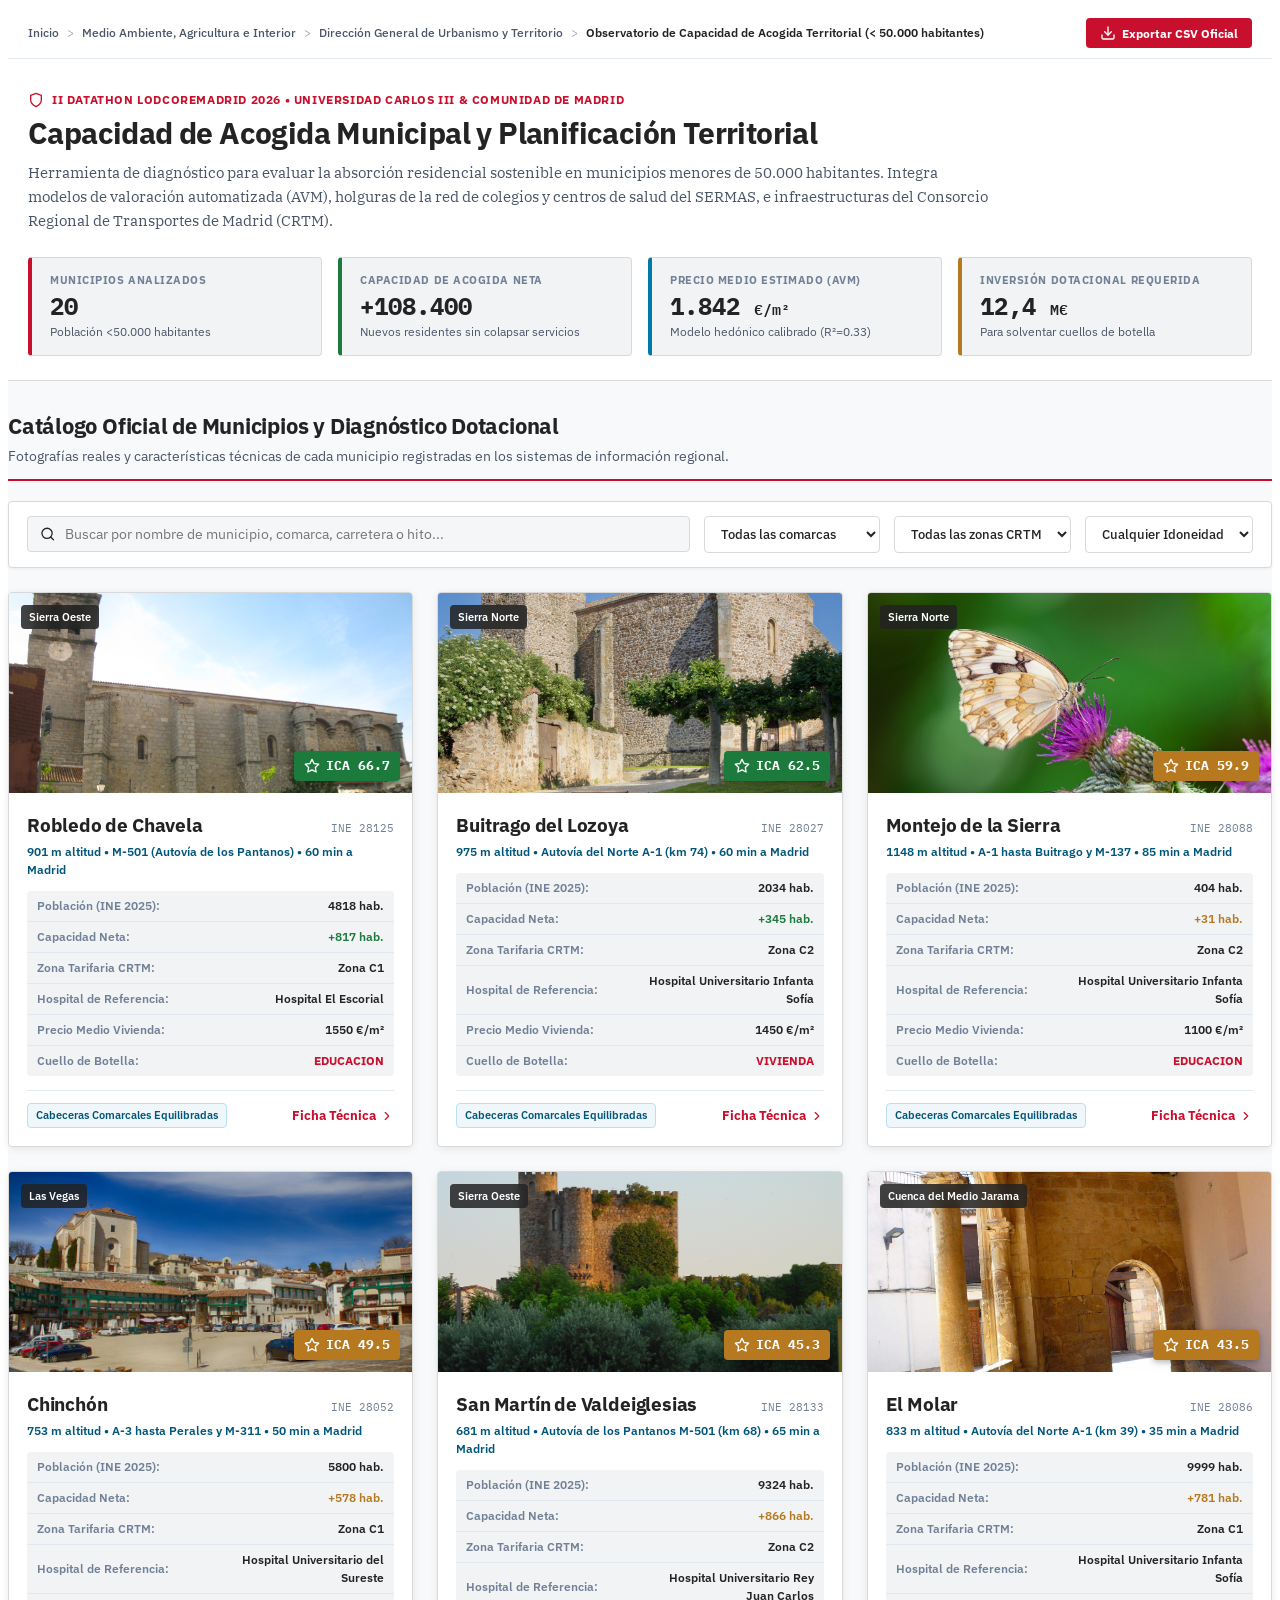
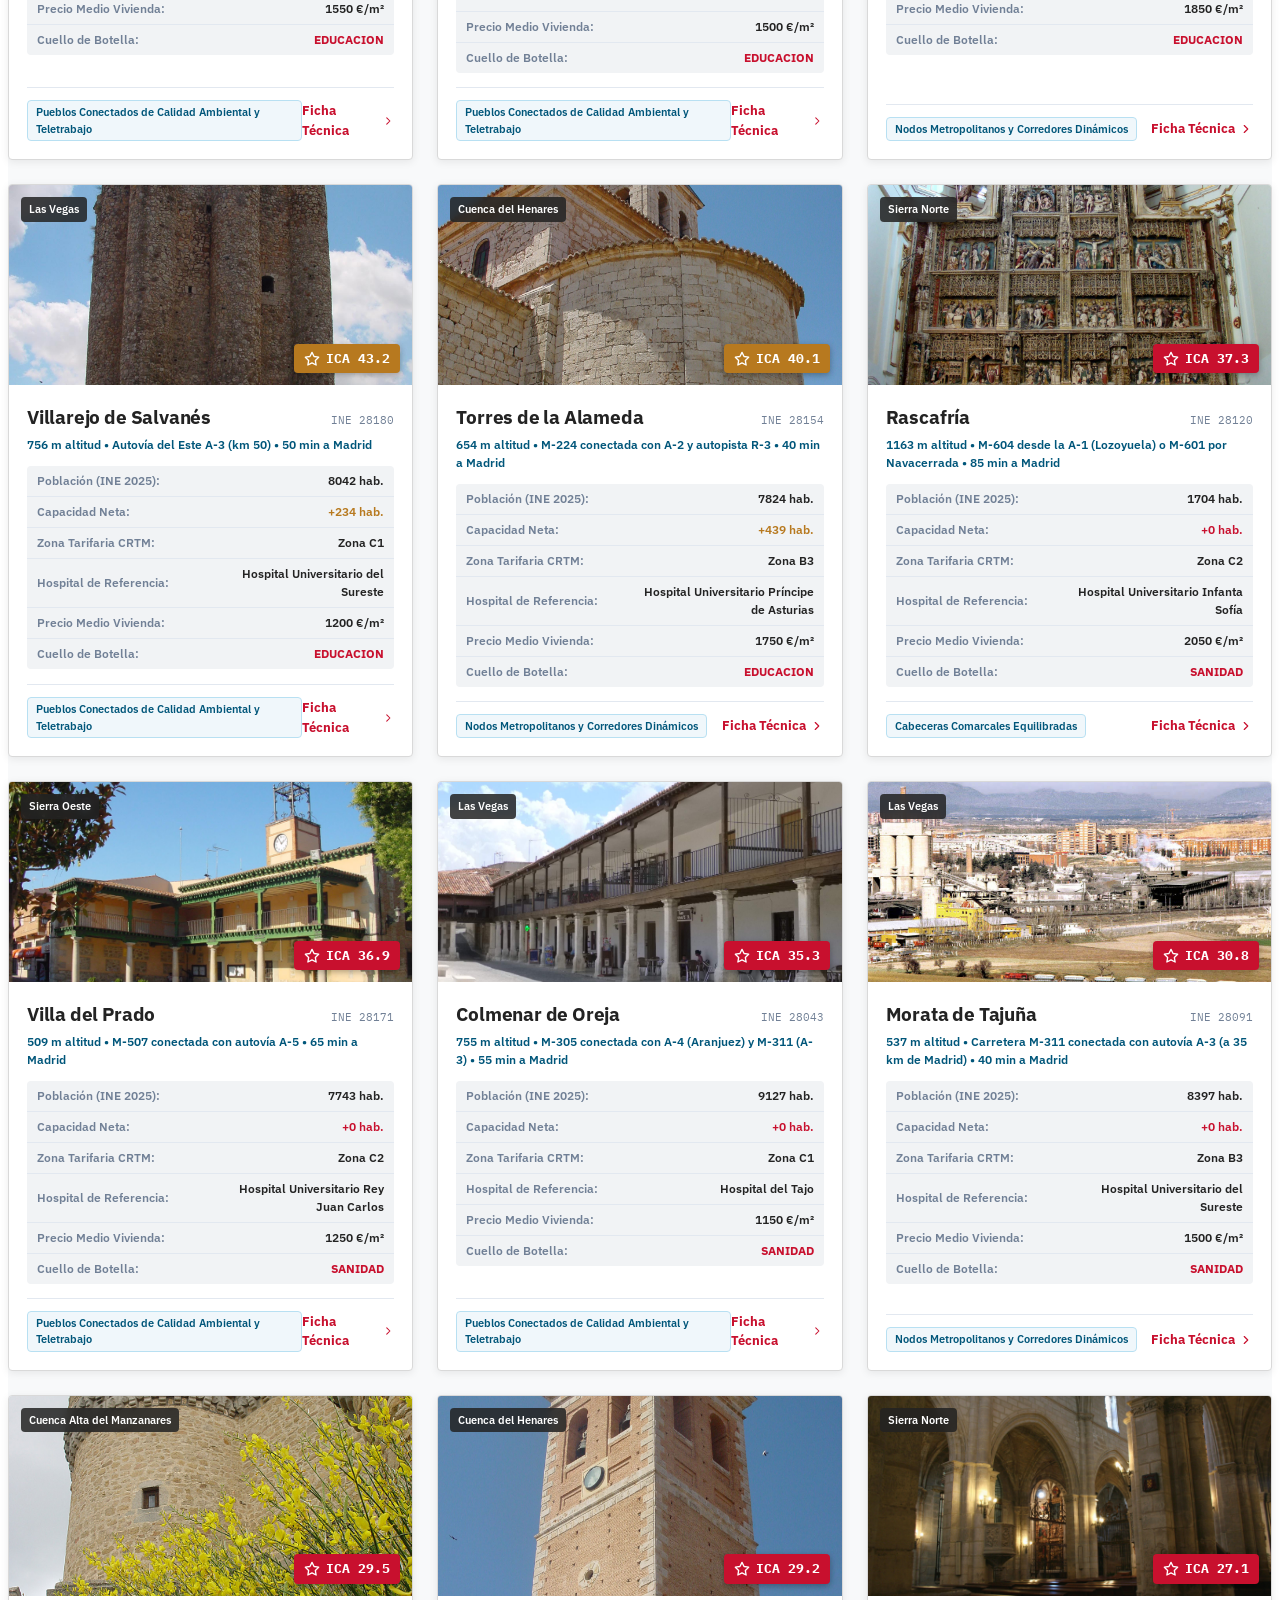
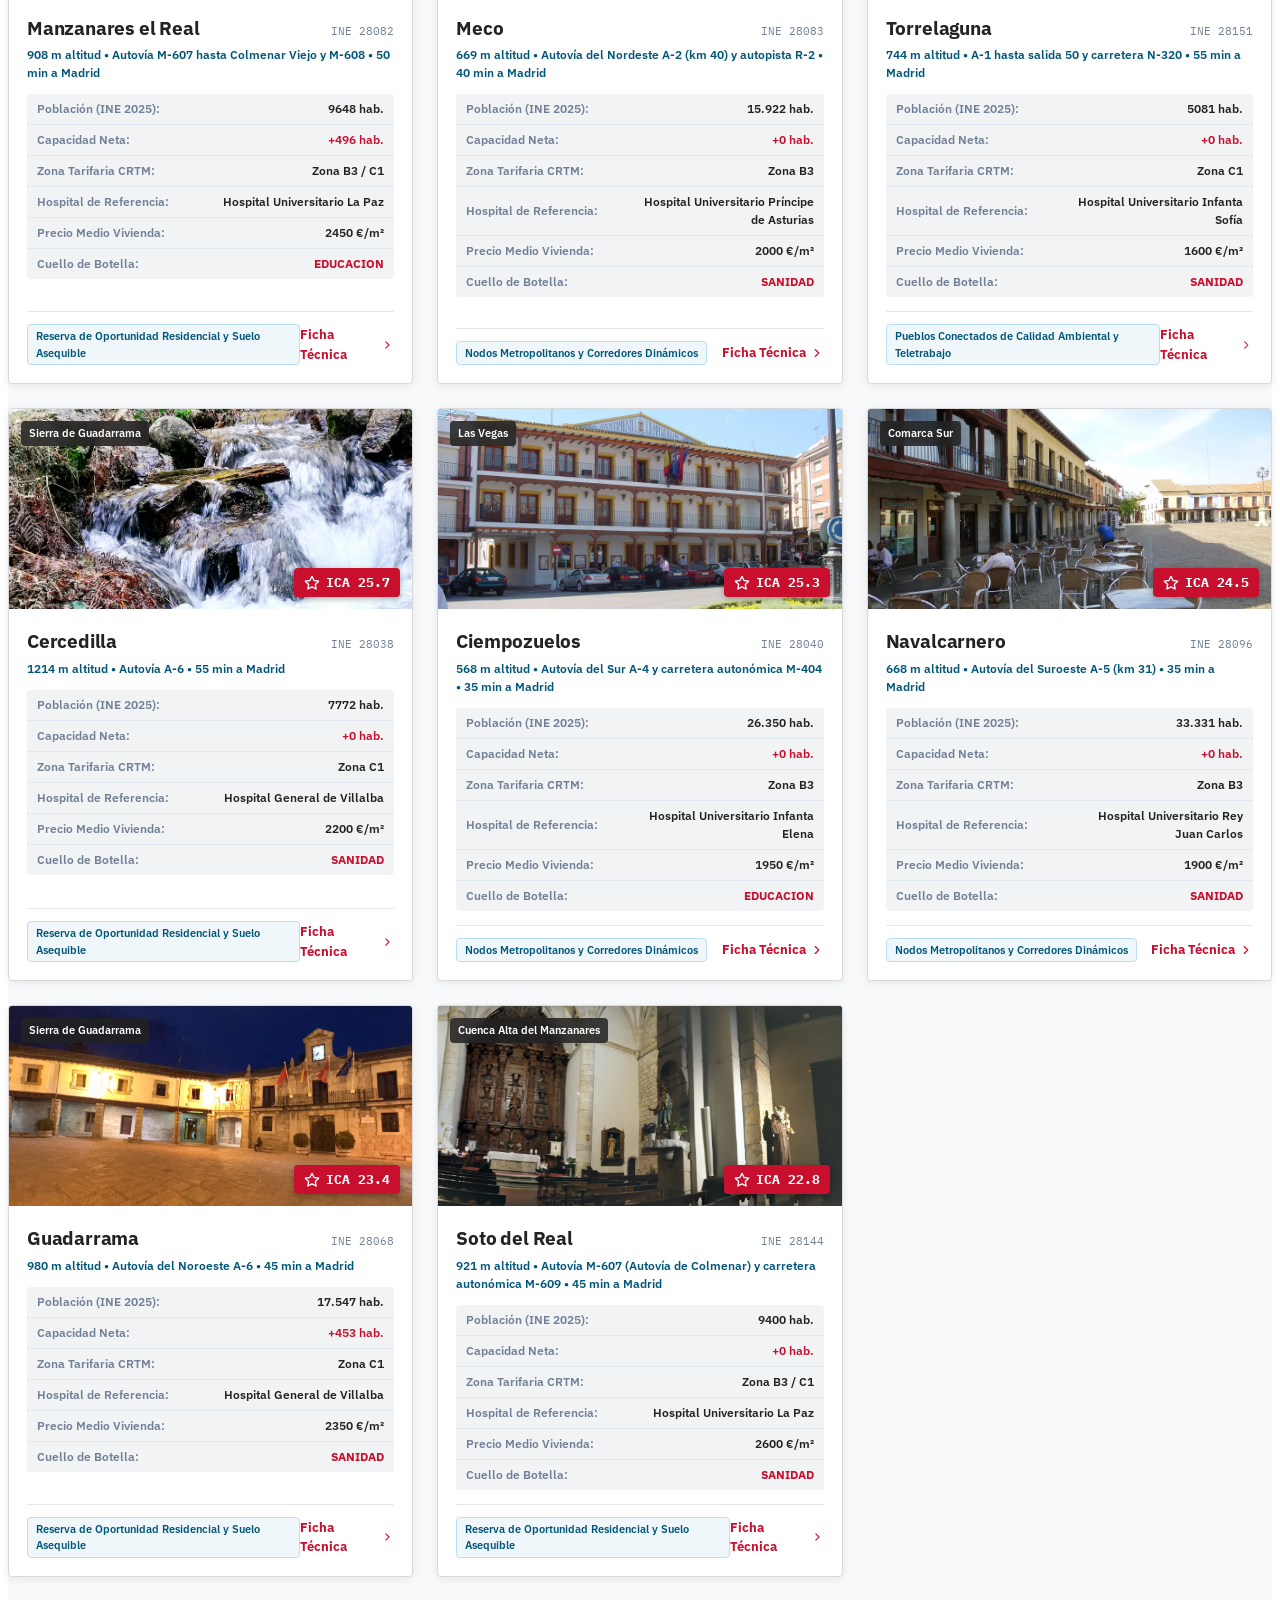
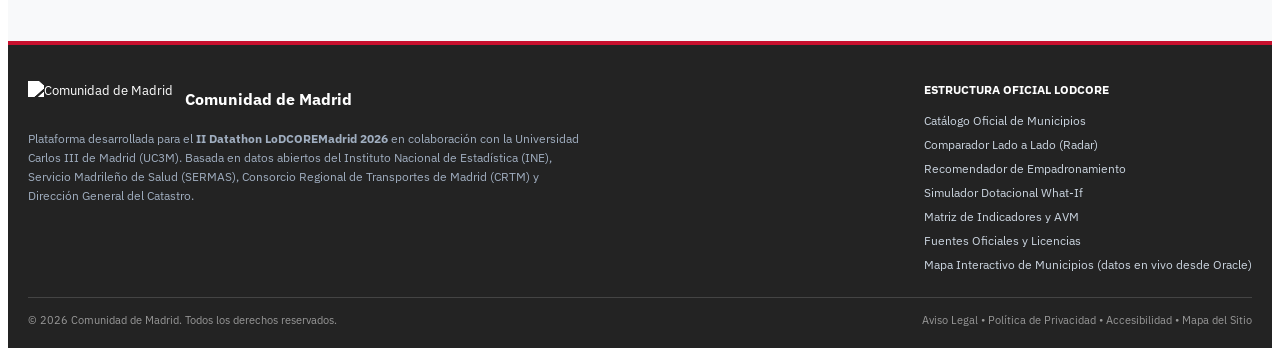
==== commit c3f703e1: "fix(frontend): enlaza el mapa ORDS desde el portal (nueva pestana en el pie)" ====
--- a/frontend/index.html
+++ b/frontend/index.html
@@ -463,6 +463,7 @@
 <li><a href="#" onclick="switchGovView('simulador'); return false;" style="color:#CBD5E0; text-decoration:none;">Simulador Dotacional What-If</a></li>
 <li><a href="#" onclick="switchGovView('matriz'); return false;" style="color:#CBD5E0; text-decoration:none;">Matriz de Indicadores y AVM</a></li>
 <li><a href="#" onclick="switchGovView('fuentes'); return false;" style="color:#CBD5E0; text-decoration:none;">Fuentes Oficiales y Licencias</a></li>
+<li><a href="mapa/mapa.html" target="_blank" rel="noopener" style="color:#CBD5E0; text-decoration:none;">Mapa Interactivo de Municipios (datos en vivo desde Oracle)</a></li>
 </ul>
 </div>
 </div>
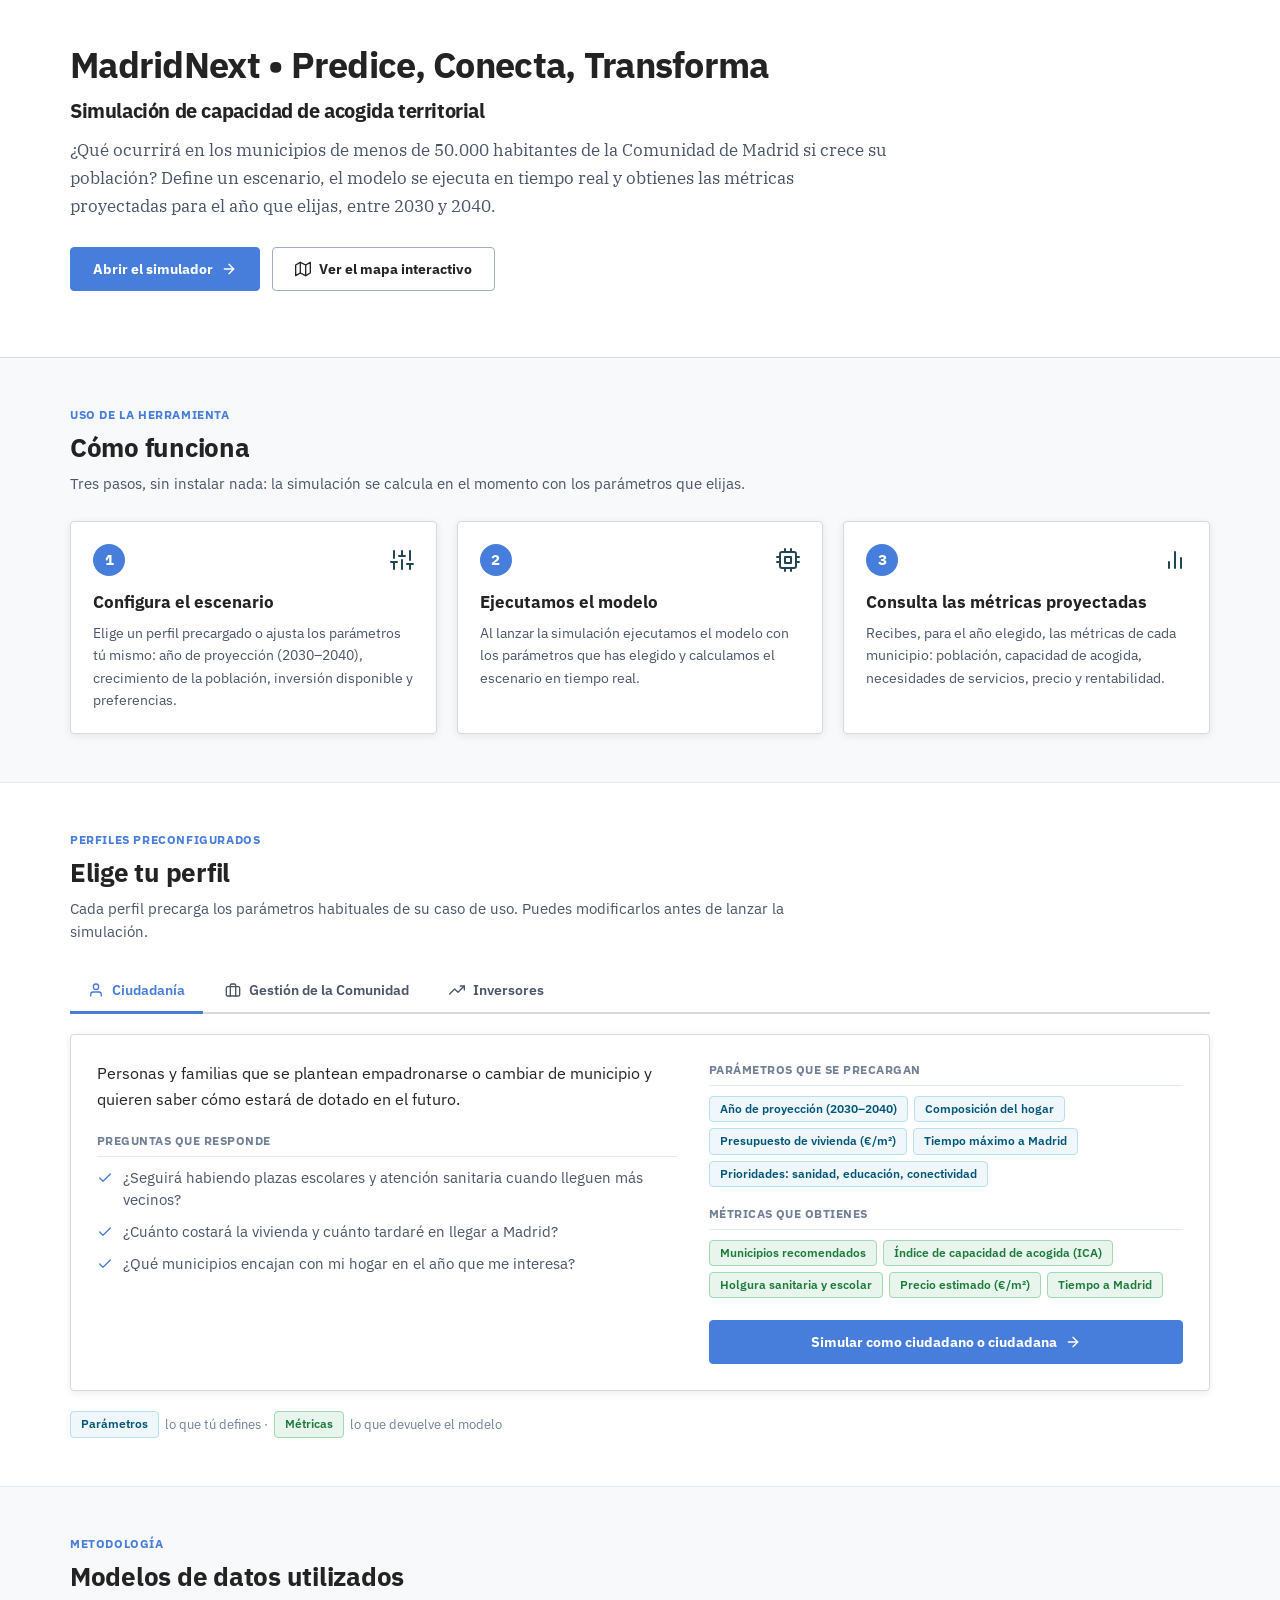
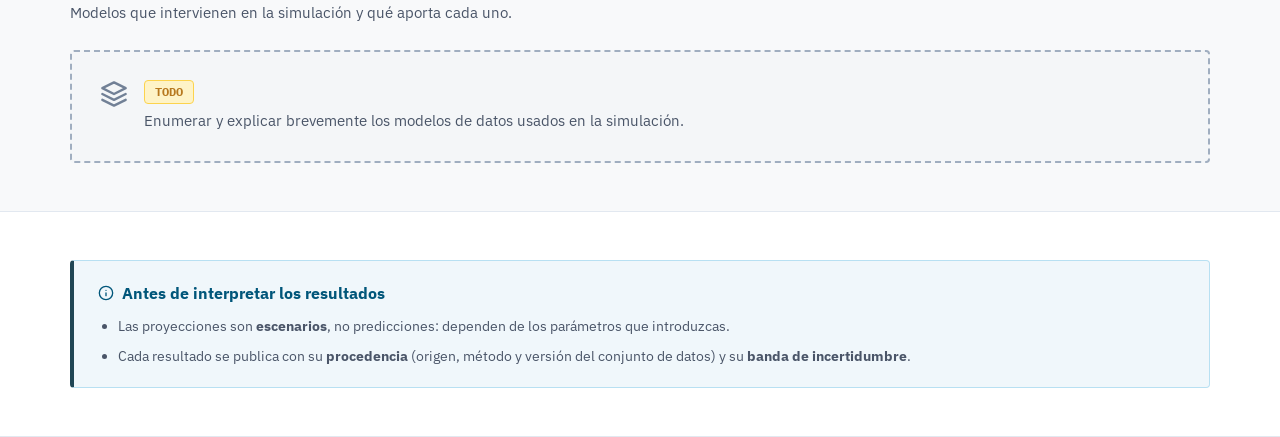
==== commit d59bf4c7: "cambio de color y nuevo index.html" ====
--- a/frontend/index.html
+++ b/frontend/index.html
@@ -1,478 +1,147 @@
 <!DOCTYPE html>
 <html lang="es">
 <head>
-  <meta charset="UTF-8">
-  <meta name="viewport" content="width=device-width, initial-scale=1.0">
-  <meta name="description" content="Observatorio de Capacidad de Acogida Territorial de la Comunidad de Madrid">
-  <title>Observatorio de Capacidad de Acogida Territorial | Comunidad de Madrid</title>
-  <link rel="stylesheet" href="index.css">
+<meta charset="UTF-8">
+<meta name="viewport" content="width=device-width, initial-scale=1.0">
+<meta name="description" content="Simulador de capacidad de acogida territorial de la Comunidad de Madrid: proyecciones 2030-2040 para ciudadanía, gestión pública e inversores">
+<title>Simulador de Capacidad de Acogida Territorial | Comunidad de Madrid</title>
+<link rel="stylesheet" href="index.css">
 </head>
-<body>
-<!-- Para APEX: el contenido reutilizable es el bloque <div id="lodcore-obs"> ... </div>.
-     Este wrapper (head/body/script) es para la vista local del portal. -->
-<!-- LoDCORE · Observatorio Territorial — contenido (sin barra superior ni menú). CSS: index.css · JS: index.js -->
-<div id="lodcore-obs">
-<div class="gov-breadcrumb-bar">
-<div class="container breadcrumb-trail">
-<a href="https://www.comunidad.madrid/">Inicio</a>
-<span class="breadcrumb-sep">&gt;</span>
-<a href="#">Medio Ambiente, Agricultura e Interior</a>
-<span class="breadcrumb-sep">&gt;</span>
-<a href="#">Dirección General de Urbanismo y Territorio</a>
-<span class="breadcrumb-sep">&gt;</span>
-<span class="breadcrumb-current">Observatorio de Capacidad de Acogida Territorial (&lt; 50.000 habitantes)</span>
-<button type="button" class="lc-export-btn" onclick="downloadOfficialCSV()">
-<svg class="svg-icon" viewBox="0 0 24 24"><path d="M21 15v4a2 2 0 0 1-2 2H5a2 2 0 0 1-2-2v-4"></path><polyline points="7 10 12 15 17 10"></polyline><line x1="12" y1="15" x2="12" y2="3"></line></svg>
-Exportar CSV Oficial
-</button>
-</div>
-</div>
-<section class="gov-hero">
-<div class="container">
-<div class="hero-pretitle">
-<svg class="svg-icon" viewBox="0 0 24 24" style="color:var(--madrid-red)"><path d="M12 22s8-4 8-10V5l-8-3-8 3v7c0 6 8 10 8 10z"></path></svg>
-II Datathon LoDCOREMadrid 2026 • Universidad Carlos III & Comunidad de Madrid
-</div>
-<h1 class="hero-title">Capacidad de Acogida Municipal y Planificación Territorial</h1>
-<p class="hero-lead">
-Herramienta de diagnóstico para evaluar la absorción residencial sostenible en municipios menores de 50.000 habitantes. Integra modelos de valoración automatizada (AVM), holguras de la red de colegios y centros de salud del SERMAS, e infraestructuras del Consorcio Regional de Transportes de Madrid (CRTM).
-</p>
-<div class="kpi-strip">
-<div class="kpi-box">
-<div class="kpi-box-label">Municipios Analizados</div>
-<div class="kpi-box-num">20</div>
-<div class="kpi-box-sub">Población &lt;50.000 habitantes</div>
-</div>
-<div class="kpi-box green-left">
-<div class="kpi-box-label">Capacidad de Acogida Neta</div>
-<div class="kpi-box-num">+108.400</div>
-<div class="kpi-box-sub">Nuevos residentes sin colapsar servicios</div>
-</div>
-<div class="kpi-box blue-left">
-<div class="kpi-box-label">Precio Medio Estimado (AVM)</div>
-<div class="kpi-box-num">1.842 <span style="font-size:15px; font-weight:600">€/m²</span></div>
-<div class="kpi-box-sub">Modelo hedónico calibrado (R²=0.33)</div>
-</div>
-<div class="kpi-box ochre-left">
-<div class="kpi-box-label">Inversión Dotacional Requerida</div>
-<div class="kpi-box-num">12,4 <span style="font-size:15px; font-weight:600">M€</span></div>
-<div class="kpi-box-sub">Para solventar cuellos de botella</div>
-</div>
+<body style="margin:0;background:#F8F9FA;">
+<!-- LoDCORE · Página principal. Contenido: bloque <div id="lodcore-home"> ... </div> · Estilos: index.css · Script: index.js -->
+<div id="lodcore-home">
+
+<section class="home-hero">
+<div class="container"> 
+<h1 class="hero-title">MadridNext • Predice, Conecta, Transforma</h1>
+<h2 class="hero-subtitle"> Simulación de capacidad de acogida territorial</h2>
+<p class="hero-lead">¿Qué ocurrirá en los municipios de menos de 50.000 habitantes de la Comunidad de Madrid si crece su población? Define un escenario, el modelo se ejecuta en tiempo real y obtienes las métricas proyectadas para el año que elijas, entre 2030 y 2040.</p>
+<div class="hero-actions">
+<a class="btn-primary" href="f?p=&APP_ID.:simulador:&SESSION.">Abrir el simulador<svg class="svg-icon" viewBox="0 0 24 24" aria-hidden="true"><line x1="5" y1="12" x2="19" y2="12"></line><polyline points="12 5 19 12 12 19"></polyline></svg></a>
+<a class="btn-secondary" href="f?p=&APP_ID.:mapa:&SESSION."><svg class="svg-icon" viewBox="0 0 24 24" aria-hidden="true"><polygon points="1 6 1 22 8 18 16 22 23 18 23 2 16 6 8 2 1 6"></polygon><line x1="8" y1="2" x2="8" y2="18"></line><line x1="16" y1="6" x2="16" y2="22"></line></svg>Ver el mapa interactivo</a>
 </div>
 </div>
 </section>
-<main class="main-body container">
-<div id="view-catalogo" class="view-panel active">
-<div class="official-header">
-<div>
-<h2 class="official-title">Catálogo Oficial de Municipios y Diagnóstico Dotacional</h2>
-<p class="official-desc">Fotografías reales y características técnicas de cada municipio registradas en los sistemas de información regional.</p>
+
+<section class="home-section" id="como-funciona">
+<div class="container">
+<div class="section-eyebrow">Uso de la herramienta</div>
+<h2 class="section-title">Cómo funciona</h2>
+<p class="section-desc">Tres pasos, sin instalar nada: la simulación se calcula en el momento con los parámetros que elijas.</p>
+<ol class="steps">
+<li class="step-card">
+<div class="step-head"><span class="step-num">1</span><svg class="svg-icon" viewBox="0 0 24 24" aria-hidden="true"><line x1="4" y1="21" x2="4" y2="14"></line><line x1="4" y1="10" x2="4" y2="3"></line><line x1="12" y1="21" x2="12" y2="12"></line><line x1="12" y1="8" x2="12" y2="3"></line><line x1="20" y1="21" x2="20" y2="16"></line><line x1="20" y1="12" x2="20" y2="3"></line><line x1="1" y1="14" x2="7" y2="14"></line><line x1="9" y1="8" x2="15" y2="8"></line><line x1="17" y1="16" x2="23" y2="16"></line></svg></div>
+<h3>Configura el escenario</h3>
+<p>Elige un perfil precargado o ajusta los parámetros tú mismo: año de proyección (2030–2040), crecimiento de la población, inversión disponible y preferencias.</p>
+</li>
+<li class="step-card">
+<div class="step-head"><span class="step-num">2</span><svg class="svg-icon" viewBox="0 0 24 24" aria-hidden="true"><rect x="4" y="4" width="16" height="16" rx="2" ry="2"></rect><rect x="9" y="9" width="6" height="6"></rect><line x1="9" y1="1" x2="9" y2="4"></line><line x1="15" y1="1" x2="15" y2="4"></line><line x1="9" y1="20" x2="9" y2="23"></line><line x1="15" y1="20" x2="15" y2="23"></line><line x1="20" y1="9" x2="23" y2="9"></line><line x1="20" y1="14" x2="23" y2="14"></line><line x1="1" y1="9" x2="4" y2="9"></line><line x1="1" y1="14" x2="4" y2="14"></line></svg></div>
+<h3>Ejecutamos el modelo</h3>
+<p>Al lanzar la simulación ejecutamos el modelo con los parámetros que has elegido y calculamos el escenario en tiempo real.</p>
+</li>
+<li class="step-card">
+<div class="step-head"><span class="step-num">3</span><svg class="svg-icon" viewBox="0 0 24 24" aria-hidden="true"><path d="M18 20V10"></path><path d="M12 20V4"></path><path d="M6 20v-6"></path></svg></div>
+<h3>Consulta las métricas proyectadas</h3>
+<p>Recibes, para el año elegido, las métricas de cada municipio: población, capacidad de acogida, necesidades de servicios, precio y rentabilidad.</p>
+</li>
+</ol>
+</div>
+</section>
+
+<section class="home-section alt" id="perfiles">
+<div class="container">
+<div class="section-eyebrow">Perfiles preconfigurados</div>
+<h2 class="section-title">Elige tu perfil</h2>
+<p class="section-desc">Cada perfil precarga los parámetros habituales de su caso de uso. Puedes modificarlos antes de lanzar la simulación.</p>
+<div class="profile-tabs" role="tablist" aria-label="Perfiles de uso">
+<button type="button" class="profile-tab" role="tab" id="tab-ciudadania" aria-controls="perfil-ciudadania" aria-selected="true" tabindex="0"><svg class="svg-icon" viewBox="0 0 24 24" aria-hidden="true"><path d="M20 21v-2a4 4 0 0 0-4-4H8a4 4 0 0 0-4 4v2"></path><circle cx="12" cy="7" r="4"></circle></svg>Ciudadanía</button>
+<button type="button" class="profile-tab" role="tab" id="tab-gestion" aria-controls="perfil-gestion" aria-selected="false" tabindex="-1"><svg class="svg-icon" viewBox="0 0 24 24" aria-hidden="true"><rect x="2" y="7" width="20" height="14" rx="2" ry="2"></rect><path d="M16 21V5a2 2 0 0 0-2-2h-4a2 2 0 0 0-2 2v16"></path></svg>Gestión de la Comunidad</button>
+<button type="button" class="profile-tab" role="tab" id="tab-inversion" aria-controls="perfil-inversion" aria-selected="false" tabindex="-1"><svg class="svg-icon" viewBox="0 0 24 24" aria-hidden="true"><polyline points="23 6 13.5 15.5 8.5 10.5 1 18"></polyline><polyline points="17 6 23 6 23 12"></polyline></svg>Inversores</button>
+</div>
+<div class="profile-panel" role="tabpanel" id="perfil-ciudadania" aria-labelledby="tab-ciudadania">
+<div class="profile-main">
+<p class="profile-who">Personas y familias que se plantean empadronarse o cambiar de municipio y quieren saber cómo estará de dotado en el futuro.</p>
+<h3 class="block-label">Preguntas que responde</h3>
+<ul class="q-list">
+<li><svg class="svg-icon" viewBox="0 0 24 24" aria-hidden="true"><polyline points="20 6 9 17 4 12"></polyline></svg><span>¿Seguirá habiendo plazas escolares y atención sanitaria cuando lleguen más vecinos?</span></li>
+<li><svg class="svg-icon" viewBox="0 0 24 24" aria-hidden="true"><polyline points="20 6 9 17 4 12"></polyline></svg><span>¿Cuánto costará la vivienda y cuánto tardaré en llegar a Madrid?</span></li>
+<li><svg class="svg-icon" viewBox="0 0 24 24" aria-hidden="true"><polyline points="20 6 9 17 4 12"></polyline></svg><span>¿Qué municipios encajan con mi hogar en el año que me interesa?</span></li>
+</ul>
+</div>
+<div class="profile-side">
+<h3 class="block-label">Parámetros que se precargan</h3>
+<ul class="chip-list"><li class="chip chip-in">Año de proyección (2030–2040)</li><li class="chip chip-in">Composición del hogar</li><li class="chip chip-in">Presupuesto de vivienda (€/m²)</li><li class="chip chip-in">Tiempo máximo a Madrid</li><li class="chip chip-in">Prioridades: sanidad, educación, conectividad</li></ul>
+<h3 class="block-label">Métricas que obtienes</h3>
+<ul class="chip-list"><li class="chip chip-out">Municipios recomendados</li><li class="chip chip-out">Índice de capacidad de acogida (ICA)</li><li class="chip chip-out">Holgura sanitaria y escolar</li><li class="chip chip-out">Precio estimado (€/m²)</li><li class="chip chip-out">Tiempo a Madrid</li></ul>
+<a class="btn-primary" href="f?p=&APP_ID.:simulador:&SESSION.:PERFIL_CIUDADANIA">Simular como ciudadano o ciudadana<svg class="svg-icon" viewBox="0 0 24 24" aria-hidden="true"><line x1="5" y1="12" x2="19" y2="12"></line><polyline points="12 5 19 12 12 19"></polyline></svg></a>
 </div>
 </div>
-<div class="filter-panel">
-<div class="search-input-box">
-<svg class="svg-icon" viewBox="0 0 24 24"><circle cx="11" cy="11" r="8"></circle><line x1="21" y1="21" x2="16.65" y2="16.65"></line></svg>
-<input type="text" id="filterSearch" placeholder="Buscar por nombre de municipio, comarca, carretera o hito..." oninput="applyFilters()">
+<div class="profile-panel" role="tabpanel" id="perfil-gestion" aria-labelledby="tab-gestion">
+<div class="profile-main">
+<p class="profile-who">Responsables de planificación territorial, sanidad, educación y urbanismo que necesitan anticipar dónde y cuánto invertir.</p>
+<h3 class="block-label">Preguntas que responde</h3>
+<ul class="q-list">
+<li><svg class="svg-icon" viewBox="0 0 24 24" aria-hidden="true"><polyline points="20 6 9 17 4 12"></polyline></svg><span>¿Cuándo se saturarán la sanidad y la educación de cada municipio si crece la población?</span></li>
+<li><svg class="svg-icon" viewBox="0 0 24 24" aria-hidden="true"><polyline points="20 6 9 17 4 12"></polyline></svg><span>¿Cuántos médicos y plazas escolares harán falta, y con qué coste?</span></li>
+<li><svg class="svg-icon" viewBox="0 0 24 24" aria-hidden="true"><polyline points="20 6 9 17 4 12"></polyline></svg><span>¿Cómo repartir un presupuesto cerrado entre municipios para ganar la máxima capacidad?</span></li>
+</ul>
 </div>
-<select id="filterComarca" class="select-filter" onchange="applyFilters()">
-<option value="">Todas las comarcas</option>
-<option value="Sierra de Guadarrama">Sierra de Guadarrama</option>
-<option value="Sierra Norte">Sierra Norte</option>
-<option value="Sierra Oeste">Sierra Oeste</option>
-<option value="Comarca de las Vegas">Comarca de las Vegas</option>
-<option value="Cuenca del Alberche">Cuenca del Alberche</option>
-<option value="Cuenca del Henares">Cuenca del Henares</option>
-<option value="Comarca Sur">Comarca Sur</option>
-</select>
-<select id="filterZonaCrtm" class="select-filter" onchange="applyFilters()">
-<option value="">Todas las zonas CRTM</option>
-<option value="B3">Zona B3</option>
-<option value="C1">Zona C1</option>
-<option value="C2">Zona C2</option>
-</select>
-<select id="filterIdoneidad" class="select-filter" onchange="applyFilters()">
-<option value="">Cualquier Idoneidad</option>
-<option value="ALTA">Idoneidad ALTA</option>
-<option value="MEDIA">Idoneidad MEDIA</option>
-<option value="BAJA">Idoneidad BAJA</option>
-</select>
-</div>
-<div class="muni-cards-grid" id="muniCardsGrid"></div>
-</div>
-<div id="view-comparador" class="view-panel">
-<div class="official-header">
-<div>
-<h2 class="official-title">Comparador Lado a Lado de Municipios (Página 3 APEX)</h2>
-<p class="official-desc">Compara simultáneamente hasta 3 municipios sobre 7 capas territoriales con gráfico Radar analítico.</p>
+<div class="profile-side">
+<h3 class="block-label">Parámetros que se precargan</h3>
+<ul class="chip-list"><li class="chip chip-in">Año de proyección (2030–2040)</li><li class="chip chip-in">Escenario de crecimiento demográfico (p. ej. +5 % o +10 %)</li><li class="chip chip-in">Presupuesto de inversión disponible</li><li class="chip chip-in">Comarcas o municipios a analizar</li></ul>
+<h3 class="block-label">Métricas que obtienes</h3>
+<ul class="chip-list"><li class="chip chip-out">Población proyectada</li><li class="chip chip-out">Año estimado de saturación</li><li class="chip chip-out">Médicos y plazas escolares adicionales</li><li class="chip chip-out">Coste estimado de ampliación</li><li class="chip chip-out">Reparto del presupuesto por municipio</li></ul>
+<a class="btn-primary" href="f?p=&APP_ID.:simulador:&SESSION.:PERFIL_GESTION">Simular como gestión pública<svg class="svg-icon" viewBox="0 0 24 24" aria-hidden="true"><line x1="5" y1="12" x2="19" y2="12"></line><polyline points="12 5 19 12 12 19"></polyline></svg></a>
 </div>
 </div>
-<div class="comparador-controls">
-<div class="comparador-slot">
-<label class="comparador-slot-label" style="color:var(--madrid-red);">Municipio 1 (Serie Roja)</label>
-<select id="compSelect1" class="select-filter" onchange="updateComparator()"></select>
+<div class="profile-panel" role="tabpanel" id="perfil-inversion" aria-labelledby="tab-inversion">
+<div class="profile-main">
+<p class="profile-who">Promotores, inversores y entidades financieras que buscan municipios con demanda residencial futura y un mercado todavía por desarrollar.</p>
+<h3 class="block-label">Preguntas que responde</h3>
+<ul class="q-list">
+<li><svg class="svg-icon" viewBox="0 0 24 24" aria-hidden="true"><polyline points="20 6 9 17 4 12"></polyline></svg><span>¿Dónde crecerá la población y habrá suelo urbano disponible?</span></li>
+<li><svg class="svg-icon" viewBox="0 0 24 24" aria-hidden="true"><polyline points="20 6 9 17 4 12"></polyline></svg><span>¿Está el precio actual por debajo o por encima del que estima el modelo?</span></li>
+<li><svg class="svg-icon" viewBox="0 0 24 24" aria-hidden="true"><polyline points="20 6 9 17 4 12"></polyline></svg><span>¿Qué rentabilidad bruta de alquiler cabe esperar?</span></li>
+</ul>
 </div>
-<div class="comparador-slot">
-<label class="comparador-slot-label" style="color:var(--madrid-blue);">Municipio 2 (Serie Azul)</label>
-<select id="compSelect2" class="select-filter" onchange="updateComparator()"></select>
-</div>
-<div class="comparador-slot">
-<label class="comparador-slot-label" style="color:var(--status-alta);">Municipio 3 (Serie Verde)</label>
-<select id="compSelect3" class="select-filter" onchange="updateComparator()"></select>
+<div class="profile-side">
+<h3 class="block-label">Parámetros que se precargan</h3>
+<ul class="chip-list"><li class="chip chip-in">Año de proyección (2030–2040)</li><li class="chip chip-in">Tipo de municipio y comarca</li><li class="chip chip-in">Rango de precio de compra y alquiler (€/m²)</li><li class="chip chip-in">Rentabilidad mínima exigida</li></ul>
+<h3 class="block-label">Métricas que obtienes</h3>
+<ul class="chip-list"><li class="chip chip-out">Población proyectada</li><li class="chip chip-out">Precio estimado frente a precio de mercado</li><li class="chip chip-out">Rentabilidad bruta de alquiler</li><li class="chip chip-out">Suelo urbano y vivienda vacía disponibles</li><li class="chip chip-out">Riesgo de saturación (ICA)</li></ul>
+<a class="btn-primary" href="f?p=&APP_ID.:simulador:&SESSION.:PERFIL_INVERSION">Simular como inversor o inversora<svg class="svg-icon" viewBox="0 0 24 24" aria-hidden="true"><line x1="5" y1="12" x2="19" y2="12"></line><polyline points="12 5 19 12 12 19"></polyline></svg></a>
 </div>
 </div>
-<div class="radar-container">
-<h3 style="font-size:16px; font-weight:700; margin-bottom:12px;">Perfil Multidimensional de Capacidad (7 Ejes)</h3>
-<div class="radar-svg-wrap" id="radarSvgContainer">
+<p class="legend-line"><span class="chip chip-in">Parámetros</span> lo que tú defines · <span class="chip chip-out">Métricas</span> lo que devuelve el modelo</p>
 </div>
-<div class="radar-legend">
-<div class="radar-legend-item">
-<span class="legend-color-dot" style="background:var(--madrid-red);"></span>
-<span id="legendName1">Municipio 1</span>
-</div>
-<div class="radar-legend-item">
-<span class="legend-color-dot" style="background:var(--madrid-blue);"></span>
-<span id="legendName2">Municipio 2</span>
-</div>
-<div class="radar-legend-item">
-<span class="legend-color-dot" style="background:var(--status-alta);"></span>
-<span id="legendName3">Municipio 3</span>
+</section>
+
+<section class="home-section" id="modelos">
+<div class="container">
+<div class="section-eyebrow">Metodología</div>
+<h2 class="section-title">Modelos de datos utilizados</h2>
+<p class="section-desc">Modelos que intervienen en la simulación y qué aporta cada uno.</p>
+<div class="todo-box">
+<svg class="svg-icon" viewBox="0 0 24 24" aria-hidden="true"><polygon points="12 2 2 7 12 12 22 7 12 2"></polygon><polyline points="2 17 12 22 22 17"></polyline><polyline points="2 12 12 17 22 12"></polyline></svg>
+<div><span class="todo-tag">TODO</span>
+<p>Enumerar y explicar brevemente los modelos de datos usados en la simulación.</p></div>
 </div>
 </div>
-</div>
-<div class="comparison-grid" id="compDetailGrid">
-</div>
-</div>
-<div id="view-recomendador" class="view-panel">
-<div class="official-header">
-<div>
-<h2 class="official-title">Buscador y Recomendador de Empadronamiento por Perfil Familiar</h2>
-<p class="official-desc">Algoritmo de casación multidimensional para orientar a nuevos residentes hacia municipios con holgura dotacional y precios acordes.</p>
-</div>
-</div>
-<div class="rec-wizard-card">
-<div class="rec-wizard-grid">
-<div>
-<div class="rec-criteria-title">
-<svg class="svg-icon" viewBox="0 0 24 24"><path d="M17 21v-2a4 4 0 0 0-4-4H5a4 4 0 0 0-4 4v2"></path><circle cx="9" cy="7" r="4"></circle><path d="M23 21v-2a4 4 0 0 0-3-3.87"></path><path d="M16 3.13a4 4 0 0 1 0 7.75"></path></svg>
-1. Estructura del Hogar
-</div>
-<div class="rec-option-item active" onclick="setRecCriteria('perfil', 'familia', this)">
-<div class="rec-option-name">Familia con Hijos Escolares</div>
-<div class="rec-option-sub">Prioriza holgura en plazas escolares (CEIP/IES) y pediatría</div>
-</div>
-<div class="rec-option-item" onclick="setRecCriteria('perfil', 'teletrabajo', this)">
-<div class="rec-option-name">Profesional / Teletrabajo</div>
-<div class="rec-option-sub">Prioriza fibra óptica, cercanía a autovía y vivienda asequible</div>
-</div>
-<div class="rec-option-item" onclick="setRecCriteria('perfil', 'senior', this)">
-<div class="rec-option-name">Sénior / Jubilación</div>
-<div class="rec-option-sub">Prioriza centro de salud 24h, hospital cercano y tranquilidad</div>
-</div>
-</div>
-<div>
-<div class="rec-criteria-title">
-<svg class="svg-icon" viewBox="0 0 24 24"><rect x="2" y="7" width="20" height="14" rx="2" ry="2"></rect><path d="M16 21V5a2 2 0 0 0-2-2h-4a2 2 0 0 0-2 2v16"></path></svg>
-2. Rango de Precio (€/m²)
-</div>
-<div class="rec-option-item active" onclick="setRecCriteria('precio', 'economico', this)">
-<div class="rec-option-name">Asequible (&lt; 1.600 €/m²)</div>
-<div class="rec-option-sub">Comarca de las Vegas, Sureste y Sierra Norte tradicional</div>
-</div>
-<div class="rec-option-item" onclick="setRecCriteria('precio', 'medio', this)">
-<div class="rec-option-name">Medio (1.600 – 2.100 €/m²)</div>
-<div class="rec-option-sub">Corredor del Henares, Sierra Oeste y Comarca Sur</div>
-</div>
-<div class="rec-option-item" onclick="setRecCriteria('precio', 'alto', this)">
-<div class="rec-option-name">Residencial Sierra (&gt; 2.100 €/m²)</div>
-<div class="rec-option-sub">Sierra de Guadarrama y Cuenca Alta del Manzanares</div>
-</div>
-</div>
-<div>
-<div class="rec-criteria-title">
-<svg class="svg-icon" viewBox="0 0 24 24"><circle cx="12" cy="12" r="10"></circle><polyline points="12 6 12 12 16 14"></polyline></svg>
-3. Conectividad con Madrid
-</div>
-<div class="rec-option-item active" onclick="setRecCriteria('tiempo', 'rapido', this)">
-<div class="rec-option-name">Menos de 45 minutos</div>
-<div class="rec-option-sub">Acceso diario rápido en Cercanías Renfe o autobús directo</div>
-</div>
-<div class="rec-option-item" onclick="setRecCriteria('tiempo', 'medio', this)">
-<div class="rec-option-name">Entre 45 y 65 minutos</div>
-<div class="rec-option-sub">Equilibrio entre distancia metropolitana y entorno rural</div>
-</div>
-<div class="rec-option-item" onclick="setRecCriteria('tiempo', 'indiferente', this)">
-<div class="rec-option-name">Indiferente</div>
-<div class="rec-option-sub">Máxima prioridad a calidad paisajística y espacio habitable</div>
-</div>
-</div>
-</div>
-<button class="btn-official-calc" onclick="runRecommendation()">
-<svg class="svg-icon" viewBox="0 0 24 24"><polygon points="12 2 15.09 8.26 22 9.27 17 14.14 18.18 21.02 12 17.77 5.82 21.02 7 14.14 2 9.27 8.91 8.26 12 2"></polygon></svg>
-Calcular Coincidencias de Empadronamiento
-</button>
-</div>
-<div class="muni-cards-grid" id="recResultsGrid"></div>
-</div>
-<div id="view-simulador" class="view-panel">
-<div class="official-header">
-<div>
-<h2 class="official-title">Simulador de Demanda Poblacional e Impacto en Servicios (What-If)</h2>
-<p class="official-desc">Cálculo prospectivo del esfuerzo inversor en colegios, plazas sanitarias y presión sobre precios inmobiliarios ante nuevas llegadas de población.</p>
-</div>
-</div>
-<div class="simulator-grid-panel">
-<div class="sim-card-controls">
-<h3 style="font-size:16px; font-weight:700; margin-bottom:18px; border-bottom:1px solid var(--border-main); padding-bottom:8px;">
-Parámetros del Plan Poblacional
-</h3>
-<div style="margin-bottom:20px;">
-<label style="display:block; font-size:12px; font-weight:700; text-transform:uppercase; color:var(--text-muted); margin-bottom:6px;">
-Municipio a Simular
-</label>
-<select id="simSelectMuni" class="select-filter" style="width:100%;" onchange="executeSimulation()"></select>
-</div>
-<div style="margin-bottom:24px;">
-<div style="display:flex; justify-content:space-between; align-items:center; margin-bottom:8px;">
-<label style="font-size:12px; font-weight:700; text-transform:uppercase; color:var(--text-muted);">
-Incremento de Habitantes
-</label>
-<span id="simHabDisplay" style="font-family:var(--font-mono); font-size:14px; font-weight:700; color:var(--madrid-red); background:var(--madrid-red-light); padding:2px 8px; border-radius:var(--radius-sm);">
-+1.000 hab.
-</span>
-</div>
-<input type="range" id="simSliderHab" min="100" max="5000" step="50" value="1000" style="width:100%; accent-color:var(--madrid-red);" oninput="updateSimHab(this.value)">
-<div style="display:flex; justify-content:space-between; font-size:11px; color:var(--text-muted); margin-top:4px;">
-<span>+100 hab.</span>
-<span>+2.500 hab.</span>
-<span>+5.000 hab.</span>
-</div>
-</div>
-<div style="background:var(--bg-subtle); border-left:3px solid var(--madrid-blue); padding:12px; font-size:12px; color:var(--text-secondary); line-height:1.5;">
-<strong>Módulos de Coste Oficiales:</strong><br>
-• Razón Médica: 1 médico AP cada 1.250 habitantes (SERMAS).<br>
-• Razón Escolar: 1 aula (25 plazas) por cada 150 nuevos residentes.<br>
-• CAPEX Estimado: 2.400 € / plaza escolar + 120.000 € / consulta médica.
-</div>
-</div>
-<div class="sim-card-results">
-<h3 style="font-size:16px; font-weight:700; margin-bottom:18px; border-bottom:1px solid var(--border-main); padding-bottom:8px;">
-Impacto Dotacional y Presupuestario Proyectado
-</h3>
-<div style="display:grid; grid-template-columns:repeat(2, 1fr); gap:16px; margin-bottom:24px;">
-<div style="background:var(--bg-subtle); padding:16px; border:1px solid var(--border-subtle); border-radius:var(--radius-sm);">
-<div style="font-size:11px; font-weight:700; text-transform:uppercase; color:var(--text-muted);">Médicos AP Requeridos</div>
-<div id="simResMedicos" style="font-family:var(--font-mono); font-size:24px; font-weight:700; color:var(--madrid-red); margin:4px 0;">+0.8</div>
-<div style="font-size:12px; color:var(--text-secondary);">Para mantener ratio de cobertura</div>
-</div>
-<div style="background:var(--bg-subtle); padding:16px; border:1px solid var(--border-subtle); border-radius:var(--radius-sm);">
-<div style="font-size:11px; font-weight:700; text-transform:uppercase; color:var(--text-muted);">Plazas Escolares Requeridas</div>
-<div id="simResEscuelas" style="font-family:var(--font-mono); font-size:24px; font-weight:700; color:var(--madrid-blue-dark); margin:4px 0;">+160 plazas</div>
-<div id="simResAulasSub" style="font-size:12px; color:var(--text-secondary);">Equivalente a 7 aulas completas</div>
-</div>
-<div style="background:var(--bg-subtle); padding:16px; border:1px solid var(--border-subtle); border-radius:var(--radius-sm);">
-<div style="font-size:11px; font-weight:700; text-transform:uppercase; color:var(--text-muted);">Presupuesto Dotacional (CAPEX)</div>
-<div id="simResCapex" style="font-family:var(--font-mono); font-size:24px; font-weight:700; color:var(--text-main); margin:4px 0;">480.000 €</div>
-<div style="font-size:12px; color:var(--text-secondary);">Inversión pública necesaria</div>
-</div>
-<div style="background:var(--bg-subtle); padding:16px; border:1px solid var(--border-subtle); border-radius:var(--radius-sm);">
-<div style="font-size:11px; font-weight:700; text-transform:uppercase; color:var(--text-muted);">Presión en Precios Vivienda</div>
-<div id="simResShock" style="font-family:var(--font-mono); font-size:24px; font-weight:700; color:var(--status-media); margin:4px 0;">+3.2 %</div>
-<div style="font-size:12px; color:var(--text-secondary);">Elasticidad AVM estimada</div>
-</div>
-</div>
-<div id="simDiagnosticBox" style="padding:16px; border-radius:var(--radius-sm); font-size:13px; line-height:1.6; border:1px solid transparent;"></div>
-</div>
-</div>
-</div>
-<div id="view-matriz" class="view-panel">
-<div class="official-header">
-<div>
-<h2 class="official-title">Matriz Territorial de Indicadores y Modelo AVM</h2>
-<p class="official-desc">Panel de 20 municipios con datos de Padrón INE 2025, SERMAS, CRTM, Catastro y Valoración Hedónica Automatizada.</p>
-</div>
-</div>
-<div class="gov-table-wrap">
-<table class="gov-table" id="matrixTable">
-<thead>
-<tr>
-<th onclick="sortMatrix(0)">Municipio</th>
-<th onclick="sortMatrix(1)">Código INE</th>
-<th onclick="sortMatrix(2)">Comarca</th>
-<th onclick="sortMatrix(3)">Población 2025</th>
-<th onclick="sortMatrix(4)">Zona CRTM</th>
-<th onclick="sortMatrix(5)">Índice ICA</th>
-<th onclick="sortMatrix(6)">Capacidad Neta</th>
-<th onclick="sortMatrix(7)">Factor Limitante</th>
-<th onclick="sortMatrix(8)">Precio Real €/m²</th>
-<th onclick="sortMatrix(9)">Precio AVM €/m²</th>
-<th onclick="sortMatrix(10)">Gap Mercado</th>
-</tr>
-</thead>
-<tbody id="matrixTbody"></tbody>
-</table>
-</div>
-</div>
-<div id="view-fuentes" class="view-panel">
-<div class="official-header">
-<div>
-<h2 class="official-title">Catálogo de Fuentes Oficiales, Licencias y Metrología (Página 9 APEX)</h2>
-<p class="official-desc">Trazabilidad exhaustiva de los conjuntos de datos públicos utilizados en cumplimiento de las directrices del Datathon LoDCORE.</p>
-</div>
-</div>
-<div style="display:grid; grid-template-columns:repeat(2, 1fr); gap:20px; margin-bottom:28px;">
-<div class="dossier-block">
-<div class="dossier-block-header">
-<svg class="svg-icon" viewBox="0 0 24 24"><path d="M4 19.5A2.5 2.5 0 0 1 6.5 17H20"></path><path d="M6.5 2H20v20H6.5A2.5 2.5 0 0 1 4 19.5v-15A2.5 2.5 0 0 1 6.5 2z"></path></svg>
-Fuentes Demográficas y Cartográficas
-</div>
-<ul style="list-style:none; line-height:1.8; font-size:13px;">
-<li><strong>INE (Instituto Nacional de Estadística):</strong> Padrón Continuo municipal a 1 de enero de 2025 (Tabla 2881) y Atlas de Distribución de Renta de los Hogares.</li>
-<li><strong>IGN / CNIG (Instituto Geográfico Nacional):</strong> Límites municipales oficiales y CartoBase (Licencia CC BY 4.0). Sistema Geodésico ETRS89 (EPSG:25830).</li>
-<li><strong>OpenStreetMap / Geofabrik:</strong> Red viaria y tiempos de desplazamiento en vehículo privado.</li>
-</ul>
-</div>
-<div class="dossier-block">
-<div class="dossier-block-header">
-<svg class="svg-icon" viewBox="0 0 24 24"><path d="M22 12h-4l-3 9L9 3l-3 9H2"></path></svg>
-Fuentes Sectoriales y Dotacionales
-</div>
-<ul style="list-style:none; line-height:1.8; font-size:13px;">
-<li><strong>datos.comunidad.madrid (CKAN):</strong> Catálogo de Centros Sanitarios del SERMAS, Registro de Centros Docentes no universitarios y presupuestos municipales.</li>
-<li><strong>CRTM (Consorcio Regional de Transportes de Madrid):</strong> Zonas tarifarias, paradas de autobús interurbano y datos GTFS.</li>
-<li><strong>Dirección General del Catastro:</strong> Estadísticas de bienes inmuebles urbanos y rústicos, superficies y valores catastrales.</li>
+</section>
+
+<section class="home-section alt" id="alcance">
+<div class="container">
+<div class="note-box">
+<h2 class="note-title"><svg class="svg-icon" viewBox="0 0 24 24" aria-hidden="true"><circle cx="12" cy="12" r="10"></circle><line x1="12" y1="16" x2="12" y2="12"></line><line x1="12" y1="8" x2="12.01" y2="8"></line></svg>Antes de interpretar los resultados</h2>
+<ul>
+<li>Las proyecciones son <strong>escenarios</strong>, no predicciones: dependen de los parámetros que introduzcas.</li>
+<li>Cada resultado se publica con su <strong>procedencia</strong> (origen, método y versión del conjunto de datos) y su <strong>banda de incertidumbre</strong>.</li>
 </ul>
 </div>
 </div>
-<div style="background:var(--bg-subtle); border-left:4px solid var(--madrid-red); padding:16px; border-radius:var(--radius-sm);">
-<h4 style="font-size:13px; font-weight:700; text-transform:uppercase; color:var(--madrid-red); margin-bottom:4px;">
-Cláusula Metodológica de No-Compensatoriedad
-</h4>
-<p style="font-size:13px; line-height:1.6; color:var(--text-main);">
-En estricto cumplimiento de la hipótesis central de LoDCORE Madrid, ningún municipio con ratio sanitario superior a 1.500 hab/médico o saturación escolar superior al 95% puede recibir una calificación favorable, quedando automáticamente limitado a nivel de alerta baja (&lt; 40 puntos ICA) independientemente de su puntuación inmobiliaria o presupuestaria.
-</p>
-</div>
-</div>
-</main>
-<div class="gov-modal-backdrop" id="govDetailModal" onclick="closeModalOnBackdrop(event)">
-<div class="gov-modal-window">
-<div class="modal-cover-wrap">
-<img class="modal-cover-img" id="modalImg" src="" alt="Fotografía del Municipio">
-<button class="modal-close-button" onclick="closeGovModal()" title="Cerrar Ficha">&times;</button>
-<span class="card-badge-comarca" id="modalComarcaBadge" style="top:16px; left:16px; font-size:12px; padding:6px 12px;">Comarca</span>
-</div>
-<div class="modal-body-content">
-<div class="modal-title-row">
-<div>
-<h2 class="modal-muni-name" id="modalTitle">Municipio</h2>
-<div class="modal-muni-comarca" id="modalGeoSub">INE • Altitud • Conexión</div>
-</div>
-<div id="modalIcaPill" class="badge-status alta" style="font-size:14px; padding:6px 12px;">
-ICA 75.2 • Idoneidad ALTA
-</div>
-</div>
-<p id="modalDescription" style="font-family:var(--font-serif); font-size:15px; color:var(--text-secondary); line-height:1.6; margin-bottom:20px;">
-Descripción técnica del municipio.
-</p>
-<div class="dossier-grid">
-<div class="dossier-block">
-<div class="dossier-block-header">
-<svg class="svg-icon" viewBox="0 0 24 24"><path d="M22 12h-4l-3 9L9 3l-3 9H2"></path></svg>
-1. Sanidad y Salud Pública (SERMAS)
-</div>
-<div class="dossier-text" id="modalSanidadText"></div>
-<div style="margin-top:8px;">
-<div class="dossier-row"><span class="card-specs-label">Hospital Referencia:</span><span class="card-specs-val" id="modalHospital"></span></div>
-<div class="dossier-row"><span class="card-specs-label">Camas Hospitalarias:</span><span class="card-specs-val" id="modalCamas"></span></div>
-<div class="dossier-row"><span class="card-specs-label">Médicos de Atención Primaria:</span><span class="card-specs-val" id="modalMedicos"></span></div>
-</div>
-</div>
-<div class="dossier-block">
-<div class="dossier-block-header">
-<svg class="svg-icon" viewBox="0 0 24 24"><path d="M22 10v6M2 10l10-5 10 5-10 5z"></path><path d="M6 12v5c3 3 9 3 12 0v-5"></path></svg>
-2. Red Educativa y Escolar
-</div>
-<div class="dossier-text" id="modalEducacionText"></div>
-<div style="margin-top:8px;">
-<div class="dossier-row"><span class="card-specs-label">Plazas Escolares:</span><span class="card-specs-val" id="modalPlazasEsc"></span></div>
-<div class="dossier-row"><span class="card-specs-label">Ocupación Escolar:</span><span class="card-specs-val" id="modalOcupacionEsc"></span></div>
-<div class="dossier-row"><span class="card-specs-label">Plazas Libres:</span><span class="card-specs-val" id="modalHolguraEsc" style="color:var(--status-alta)"></span></div>
-</div>
-</div>
-<div class="dossier-block">
-<div class="dossier-block-header">
-<svg class="svg-icon" viewBox="0 0 24 24"><rect x="3" y="3" width="18" height="18" rx="2"></rect><path d="M9 3v18"></path><path d="M15 3v18"></path></svg>
-3. Transporte y Movilidad (CRTM)
-</div>
-<div class="dossier-text" id="modalTransporteText"></div>
-<div style="margin-top:8px;">
-<div class="dossier-row"><span class="card-specs-label">Zona Tarifaria:</span><span class="card-specs-val" id="modalZonaCrtm"></span></div>
-<div class="dossier-row"><span class="card-specs-label">Acceso por Carretera:</span><span class="card-specs-val" id="modalCarretera"></span></div>
-<div class="dossier-row"><span class="card-specs-label">Tiempo a Madrid:</span><span class="card-specs-val" id="modalTiempo"></span></div>
-</div>
-</div>
-<div class="dossier-block">
-<div class="dossier-block-header">
-<svg class="svg-icon" viewBox="0 0 24 24"><path d="M3 9l9-7 9 7v11a2 2 0 0 1-2 2H5a2 2 0 0 1-2-2z"></path></svg>
-4. Vivienda y Modelo AVM
-</div>
-<div class="dossier-text" id="modalViviendaText"></div>
-<div style="margin-top:8px;">
-<div class="dossier-row"><span class="card-specs-label">Precio Mercado Real:</span><span class="card-specs-val" id="modalPrecioReal"></span></div>
-<div class="dossier-row"><span class="card-specs-label">Precio AVM Estimado:</span><span class="card-specs-val" id="modalPrecioAvm"></span></div>
-<div class="dossier-row"><span class="card-specs-label">Diagnóstico Mercado:</span><span class="card-specs-val" id="modalDiagMercado"></span></div>
-</div>
-</div>
-</div>
-<div style="background:var(--bg-subtle); border-left:4px solid var(--madrid-red); padding:14px; border-radius:var(--radius-sm); margin-bottom:20px;">
-<h4 style="font-size:12px; font-weight:700; text-transform:uppercase; color:var(--madrid-red); margin-bottom:4px;">
-Síntesis del Índice de Capacidad de Acogida (ICA)
-</h4>
-<p id="modalObservaciones" style="font-size:13px; line-height:1.5; color:var(--text-main);"></p>
-</div>
-<div style="display:flex; justify-content:flex-end; gap:12px;">
-<button onclick="closeGovModal()" style="background:#FFFFFF; border:1px solid var(--border-main); color:var(--text-main); padding:8px 16px; font-family:var(--font-primary); font-size:13px; font-weight:600; border-radius:var(--radius-sm); cursor:pointer;">
-Cerrar Ficha
-</button>
-<button onclick="sendToSimulador()" style="background:var(--madrid-red); border:none; color:#FFFFFF; padding:8px 16px; font-family:var(--font-primary); font-size:13px; font-weight:700; border-radius:var(--radius-sm); cursor:pointer;">
-Simular Escenario en What-If
-</button>
-</div>
-</div>
-</div>
-</div>
-<footer class="gov-footer">
-<div class="container">
-<div class="footer-content">
-<div>
-<div style="display:flex; align-items:center; gap:12px; margin-bottom:12px;">
-<img src="#APP_FILES#svg/logo_comunidad_madrid.svg" style="height:36px; filter:brightness(0) invert(1);" alt="Comunidad de Madrid">
-<span style="font-size:16px; font-weight:700; color:#FFFFFF;">Comunidad de Madrid</span>
-</div>
-<p style="color:#A0AEC0; max-width:560px; line-height:1.6; font-size:12px;">
-Plataforma desarrollada para el <strong>II Datathon LoDCOREMadrid 2026</strong> en colaboración con la Universidad Carlos III de Madrid (UC3M). Basada en datos abiertos del Instituto Nacional de Estadística (INE), Servicio Madrileño de Salud (SERMAS), Consorcio Regional de Transportes de Madrid (CRTM) y Dirección General del Catastro.
-</p>
-</div>
-<div>
-<div style="font-size:12px; font-weight:700; text-transform:uppercase; color:#FFFFFF; margin-bottom:10px;">
-Estructura Oficial LoDCORE
-</div>
-<ul style="list-style:none; line-height:2; font-size:12px; color:#A0AEC0;">
-<li><a href="#" onclick="switchGovView('catalogo'); return false;" style="color:#CBD5E0; text-decoration:none;">Catálogo Oficial de Municipios</a></li>
-<li><a href="#" onclick="switchGovView('comparador'); return false;" style="color:#CBD5E0; text-decoration:none;">Comparador Lado a Lado (Radar)</a></li>
-<li><a href="#" onclick="switchGovView('recomendador'); return false;" style="color:#CBD5E0; text-decoration:none;">Recomendador de Empadronamiento</a></li>
-<li><a href="#" onclick="switchGovView('simulador'); return false;" style="color:#CBD5E0; text-decoration:none;">Simulador Dotacional What-If</a></li>
-<li><a href="#" onclick="switchGovView('matriz'); return false;" style="color:#CBD5E0; text-decoration:none;">Matriz de Indicadores y AVM</a></li>
-<li><a href="#" onclick="switchGovView('fuentes'); return false;" style="color:#CBD5E0; text-decoration:none;">Fuentes Oficiales y Licencias</a></li>
-<li><a href="mapa/mapa.html" target="_blank" rel="noopener" style="color:#CBD5E0; text-decoration:none;">Mapa Interactivo de Municipios (datos en vivo desde Oracle)</a></li>
-</ul>
-</div>
-</div>
-<div class="footer-legal">
-<span>© 2026 Comunidad de Madrid. Todos los derechos reservados.</span>
-<span>Aviso Legal • Política de Privacidad • Accesibilidad • Mapa del Sitio</span>
-</div>
-</div>
-</footer>
+</section>
+
+
 </div>
 
 <script src="index.js" defer></script>
--- a/frontend/index.css
+++ b/frontend/index.css
@@ -1,125 +1,123 @@
-/* LoDCORE · Observatorio Territorial (index.css) — estilos del contenido (acotados a #lodcore-obs: no afectan al resto de la aplicación APEX) */
-@import url('https://fonts.googleapis.com/css2?family=IBM+Plex+Sans:ital,wght@0,300;0,400;0,500;0,600;0,700;1,400&family=IBM+Plex+Serif:ital,wght@0,400;0,600;1,400&family=IBM+Plex+Mono:wght@400;500;600&display=swap');
+/* LoDCORE · Página principal (index.css) — todo acotado a #lodcore-home para no afectar a otros estilos de la página */
+@import url('https://fonts.googleapis.com/css2?family=IBM+Plex+Sans:ital,wght@0,300;0,400;0,500;0,600;0,700;1,400&family=IBM+Plex+Serif:ital,wght@0,400;0,600;1,400&family=IBM+Plex+Mono:wght@400;500;600;700&display=swap');
 
-#lodcore-obs { --font-primary: 'IBM Plex Sans', -apple-system, BlinkMacSystemFont, "Segoe UI", Roboto, sans-serif; --font-serif: 'IBM Plex Serif', Georgia, serif; --font-mono: 'IBM Plex Mono', monospace; --madrid-red: #C8102E; --madrid-red-dark: #9F0B22; --madrid-red-light: #FDF2F3; --madrid-red-border: #F7B5BD; --madrid-blue: #0078A8; --madrid-blue-light: #F0F7FB; --madrid-blue-dark: #00567A; --text-main: #232323; --text-secondary: #4A5568; --text-muted: #718096; --bg-page: #F8F9FA; --bg-surface: #FFFFFF; --bg-subtle: #F1F3F5; --bg-tinted: #F4F6F8; --border-main: #D9D9D9; --border-subtle: #E2E8F0; --border-dark: #A0AEC0; --status-alta: #1B7A3C; --status-alta-bg: #E8F5EC; --status-media: #B7791F; --status-media-bg: #FEF3C7; --status-baja: #C8102E; --status-baja-bg: #FEE2E2; --shadow-sm: 0 1px 3px rgba(0,0,0,0.06); --shadow-card: 0 2px 8px rgba(0,0,0,0.08); --shadow-hover: 0 8px 20px rgba(0,0,0,0.12); --radius-sm: 4px; --radius-md: 6px; --radius-lg: 8px; }
-#lodcore-obs * { box-sizing: border-box; margin: 0; padding: 0; }
-#lodcore-obs { font-family: var(--font-primary); background-color: var(--bg-page); color: var(--text-main); line-height: 1.5; font-size: 15px; -webkit-font-smoothing: antialiased; }
-#lodcore-obs .container { max-width: 1280px; margin: 0 auto; padding: 0 20px; }
-#lodcore-obs .gov-breadcrumb-bar { background: #FFFFFF; border-bottom: 1px solid var(--border-subtle); padding: 10px 0; font-size: 12px; color: var(--text-muted); }
-#lodcore-obs .breadcrumb-trail { display: flex; align-items: center; flex-wrap: wrap; gap: 8px; }
-#lodcore-obs .breadcrumb-trail a { color: var(--text-secondary); text-decoration: none; font-weight: 500; }
-#lodcore-obs .breadcrumb-trail a:hover { color: var(--madrid-red); text-decoration: underline; }
-#lodcore-obs .breadcrumb-sep { color: var(--border-dark); }
-#lodcore-obs .breadcrumb-current { color: var(--text-main); font-weight: 600; }
-#lodcore-obs .gov-hero { background: #FFFFFF; border-bottom: 1px solid var(--border-main); padding: 32px 0 24px; }
-#lodcore-obs .hero-pretitle { font-size: 12px; font-weight: 700; color: var(--madrid-red); text-transform: uppercase; letter-spacing: 0.05em; margin-bottom: 6px; display: flex; align-items: center; gap: 8px; }
-#lodcore-obs .hero-title { font-family: var(--font-primary); font-size: 30px; font-weight: 700; color: var(--text-main); letter-spacing: -0.02em; line-height: 1.2; margin-bottom: 10px; }
-#lodcore-obs .hero-lead { font-family: var(--font-serif); font-size: 15px; line-height: 1.6; color: var(--text-secondary); max-width: 960px; margin-bottom: 24px; }
-#lodcore-obs .kpi-strip { display: grid; grid-template-columns: repeat(4, 1fr); gap: 16px; }
-#lodcore-obs .kpi-box { background: var(--bg-subtle); border: 1px solid var(--border-main); border-left: 4px solid var(--madrid-red); padding: 14px 18px; border-radius: var(--radius-sm); }
-#lodcore-obs .kpi-box.blue-left { border-left-color: var(--madrid-blue); }
-#lodcore-obs .kpi-box.green-left { border-left-color: var(--status-alta); }
-#lodcore-obs .kpi-box.ochre-left { border-left-color: var(--status-media); }
-#lodcore-obs .kpi-box-label { font-size: 11px; font-weight: 700; text-transform: uppercase; letter-spacing: 0.05em; color: var(--text-muted); margin-bottom: 4px; }
-#lodcore-obs .kpi-box-num { font-family: var(--font-mono); font-size: 24px; font-weight: 700; color: var(--text-main); line-height: 1.1; margin-bottom: 4px; }
-#lodcore-obs .kpi-box-sub { font-size: 12px; color: var(--text-secondary); }
-#lodcore-obs .main-body { padding: 28px 0 64px; }
-#lodcore-obs .view-panel { display: none; }
-#lodcore-obs .view-panel.active { display: block; }
-#lodcore-obs .official-header { display: flex; align-items: flex-end; justify-content: space-between; margin-bottom: 20px; padding-bottom: 12px; border-bottom: 2px solid var(--madrid-red); }
-#lodcore-obs .official-title { font-size: 22px; font-weight: 700; color: var(--text-main); letter-spacing: -0.01em; }
-#lodcore-obs .official-desc { font-size: 14px; color: var(--text-secondary); margin-top: 4px; }
-#lodcore-obs .filter-panel { background: #FFFFFF; border: 1px solid var(--border-main); padding: 14px 18px; border-radius: var(--radius-sm); margin-bottom: 24px; display: flex; align-items: center; gap: 14px; box-shadow: var(--shadow-sm); }
-#lodcore-obs .search-input-box { flex: 1; display: flex; align-items: center; gap: 10px; background: var(--bg-tinted); border: 1px solid var(--border-main); border-radius: var(--radius-sm); padding: 8px 12px; }
-#lodcore-obs .search-input-box input { width: 100%; border: none; background: transparent; outline: none; font-family: var(--font-primary); font-size: 14px; color: var(--text-main); }
-#lodcore-obs .select-filter { font-family: var(--font-primary); font-size: 13px; font-weight: 500; padding: 8px 12px; border: 1px solid var(--border-main); border-radius: var(--radius-sm); background: #FFFFFF; color: var(--text-main); outline: none; cursor: pointer; }
-#lodcore-obs .muni-cards-grid { display: grid; grid-template-columns: repeat(3, 1fr); gap: 24px; }
-#lodcore-obs .muni-official-card { background: #FFFFFF; border: 1px solid var(--border-main); border-radius: var(--radius-sm); overflow: hidden; box-shadow: var(--shadow-card); display: flex; flex-direction: column; transition: all 0.2s ease; cursor: pointer; }
-#lodcore-obs .muni-official-card:hover { transform: translateY(-3px); box-shadow: var(--shadow-hover); border-color: var(--madrid-red); }
-#lodcore-obs .card-photo-wrap { position: relative; height: 200px; width: 100%; background: #1A202C; overflow: hidden; }
-#lodcore-obs .card-photo-img { width: 100%; height: 100%; object-fit: cover; display: block; transition: transform 0.4s ease; }
-#lodcore-obs .muni-official-card:hover .card-photo-img { transform: scale(1.04); }
-#lodcore-obs .card-badge-comarca { position: absolute; top: 12px; left: 12px; background: rgba(35, 35, 35, 0.85); color: #FFFFFF; font-size: 11px; font-weight: 600; padding: 4px 8px; border-radius: var(--radius-sm); backdrop-filter: blur(4px); }
-#lodcore-obs .card-badge-ica { position: absolute; bottom: 12px; right: 12px; font-family: var(--font-mono); font-size: 13px; font-weight: 700; padding: 5px 10px; border-radius: var(--radius-sm); color: #FFFFFF; box-shadow: 0 2px 6px rgba(0,0,0,0.3); display: flex; align-items: center; gap: 6px; }
-#lodcore-obs .card-content { padding: 18px; display: flex; flex-direction: column; flex: 1; }
-#lodcore-obs .card-header-top { display: flex; align-items: baseline; justify-content: space-between; margin-bottom: 4px; }
-#lodcore-obs .card-muni-name { font-size: 19px; font-weight: 700; color: var(--text-main); letter-spacing: -0.01em; }
-#lodcore-obs .card-ine-code { font-family: var(--font-mono); font-size: 11px; color: var(--text-muted); }
-#lodcore-obs .card-geography-sub { font-size: 12px; color: var(--madrid-blue-dark); font-weight: 600; margin-bottom: 12px; }
-#lodcore-obs .card-specs-table { width: 100%; border-collapse: collapse; font-size: 12px; margin-bottom: 14px; background: var(--bg-subtle); border-radius: var(--radius-sm); overflow: hidden; }
-#lodcore-obs .card-specs-table tr { border-bottom: 1px solid var(--border-subtle); }
-#lodcore-obs .card-specs-table tr:last-child { border-bottom: none; }
-#lodcore-obs .card-specs-table td { padding: 6px 10px; }
-#lodcore-obs .card-specs-label { color: var(--text-muted); font-weight: 600; width: 48%; }
-#lodcore-obs .card-specs-val { color: var(--text-main); font-weight: 600; text-align: right; }
-#lodcore-obs .card-footer-strip { margin-top: auto; padding-top: 12px; border-top: 1px solid var(--border-subtle); display: flex; align-items: center; justify-content: space-between; }
-#lodcore-obs .card-cluster-pill { font-size: 11px; font-weight: 600; padding: 3px 8px; border-radius: var(--radius-sm); background: var(--madrid-blue-light); color: var(--madrid-blue-dark); border: 1px solid #B8E0F2; }
-#lodcore-obs .card-action-link { color: var(--madrid-red); font-size: 13px; font-weight: 700; display: inline-flex; align-items: center; gap: 4px; }
-#lodcore-obs .comparador-controls { background: #FFFFFF; border: 1px solid var(--border-main); padding: 20px; border-radius: var(--radius-sm); margin-bottom: 24px; display: grid; grid-template-columns: repeat(3, 1fr); gap: 16px; }
-#lodcore-obs .comparador-slot { display: flex; flex-direction: column; gap: 6px; }
-#lodcore-obs .comparador-slot-label { font-size: 12px; font-weight: 700; text-transform: uppercase; color: var(--text-muted); }
-#lodcore-obs .radar-container { background: #FFFFFF; border: 1px solid var(--border-main); padding: 24px; border-radius: var(--radius-sm); margin-bottom: 24px; display: flex; flex-direction: column; align-items: center; }
-#lodcore-obs .radar-svg-wrap { width: 100%; max-width: 520px; height: 400px; }
-#lodcore-obs .radar-legend { display: flex; gap: 24px; margin-top: 16px; font-size: 13px; font-weight: 600; }
-#lodcore-obs .radar-legend-item { display: flex; align-items: center; gap: 8px; }
-#lodcore-obs .legend-color-dot { width: 12px; height: 12px; border-radius: 2px; }
-#lodcore-obs .comparison-grid { display: grid; grid-template-columns: repeat(3, 1fr); gap: 20px; }
-#lodcore-obs .comp-col-card { background: #FFFFFF; border: 1px solid var(--border-main); border-radius: var(--radius-sm); overflow: hidden; box-shadow: var(--shadow-card); }
-#lodcore-obs .gov-modal-backdrop { display: none; position: fixed; inset: 0; background: rgba(15, 23, 42, 0.65); backdrop-filter: blur(4px); z-index: 500; align-items: center; justify-content: center; padding: 20px; }
-#lodcore-obs .gov-modal-backdrop.open { display: flex; }
-#lodcore-obs .gov-modal-window { background: #FFFFFF; width: 100%; max-width: 960px; max-height: 92vh; border-radius: var(--radius-md); box-shadow: 0 20px 40px rgba(0,0,0,0.3); overflow-y: auto; border: 1px solid var(--border-main); position: relative; }
-#lodcore-obs .modal-cover-wrap { height: 260px; width: 100%; position: relative; background: #1A202C; }
-#lodcore-obs .modal-cover-img { width: 100%; height: 100%; object-fit: cover; }
-#lodcore-obs .modal-close-button { position: absolute; top: 16px; right: 16px; width: 36px; height: 36px; background: rgba(35, 35, 35, 0.85); border: none; color: #FFFFFF; border-radius: var(--radius-sm); font-size: 22px; display: flex; align-items: center; justify-content: center; cursor: pointer; }
-#lodcore-obs .modal-body-content { padding: 28px; }
-#lodcore-obs .modal-title-row { display: flex; align-items: flex-start; justify-content: space-between; margin-bottom: 16px; border-bottom: 1px solid var(--border-main); padding-bottom: 14px; }
-#lodcore-obs .modal-muni-name { font-size: 26px; font-weight: 700; color: var(--text-main); letter-spacing: -0.01em; }
-#lodcore-obs .modal-muni-comarca { font-size: 13px; color: var(--text-secondary); font-weight: 500; margin-top: 2px; }
-#lodcore-obs .dossier-grid { display: grid; grid-template-columns: repeat(2, 1fr); gap: 16px; margin-bottom: 24px; }
-#lodcore-obs .dossier-block { background: var(--bg-tinted); border: 1px solid var(--border-main); border-radius: var(--radius-sm); padding: 16px; }
-#lodcore-obs .dossier-block-header { display: flex; align-items: center; gap: 8px; font-size: 12px; font-weight: 700; text-transform: uppercase; letter-spacing: 0.04em; color: var(--madrid-red); margin-bottom: 10px; border-bottom: 1px solid var(--border-main); padding-bottom: 6px; }
-#lodcore-obs .dossier-text { font-size: 13px; line-height: 1.5; color: var(--text-main); }
-#lodcore-obs .dossier-row { display: flex; justify-content: space-between; padding: 5px 0; border-bottom: 1px solid rgba(0,0,0,0.05); font-size: 12px; }
-#lodcore-obs .rec-wizard-card { background: #FFFFFF; border: 1px solid var(--border-main); border-radius: var(--radius-sm); padding: 24px; box-shadow: var(--shadow-card); margin-bottom: 28px; }
-#lodcore-obs .rec-wizard-grid { display: grid; grid-template-columns: repeat(3, 1fr); gap: 20px; margin-bottom: 20px; }
-#lodcore-obs .rec-criteria-title { font-size: 13px; font-weight: 700; text-transform: uppercase; letter-spacing: 0.04em; color: var(--madrid-red); margin-bottom: 10px; display: flex; align-items: center; gap: 6px; }
-#lodcore-obs .rec-option-item { background: var(--bg-subtle); border: 1px solid var(--border-main); border-radius: var(--radius-sm); padding: 10px 12px; margin-bottom: 8px; cursor: pointer; transition: all 0.15s ease; }
-#lodcore-obs .rec-option-item:hover { border-color: var(--madrid-red); background: #FFFFFF; }
-#lodcore-obs .rec-option-item.active { background: var(--madrid-red-light); border-color: var(--madrid-red); border-left: 4px solid var(--madrid-red); }
-#lodcore-obs .rec-option-name { font-size: 13px; font-weight: 700; color: var(--text-main); }
-#lodcore-obs .rec-option-sub { font-size: 11px; color: var(--text-secondary); margin-top: 2px; }
-#lodcore-obs .btn-official-calc { background: var(--madrid-red); color: #FFFFFF; font-family: var(--font-primary); font-size: 14px; font-weight: 700; padding: 12px 24px; border: none; border-radius: var(--radius-sm); cursor: pointer; width: 100%; display: inline-flex; align-items: center; justify-content: center; gap: 8px; }
-#lodcore-obs .btn-official-calc:hover { background: var(--madrid-red-dark); }
-#lodcore-obs .simulator-grid-panel { display: grid; grid-template-columns: 360px 1fr; gap: 24px; }
-#lodcore-obs .sim-card-controls { background: #FFFFFF; border: 1px solid var(--border-main); border-radius: var(--radius-sm); padding: 22px; box-shadow: var(--shadow-card); }
-#lodcore-obs .sim-card-results { background: #FFFFFF; border: 1px solid var(--border-main); border-radius: var(--radius-sm); padding: 24px; box-shadow: var(--shadow-card); }
-#lodcore-obs .gov-table-wrap { background: #FFFFFF; border: 1px solid var(--border-main); border-radius: var(--radius-sm); overflow-x: auto; box-shadow: var(--shadow-card); }
-#lodcore-obs .gov-table { width: 100%; border-collapse: collapse; font-size: 13px; text-align: left; }
-#lodcore-obs .gov-table th { background: var(--bg-subtle); border-bottom: 2px solid var(--madrid-red); padding: 12px 14px; font-size: 11px; font-weight: 700; text-transform: uppercase; letter-spacing: 0.04em; color: var(--text-main); cursor: pointer; white-space: nowrap; }
-#lodcore-obs .gov-table td { padding: 12px 14px; border-bottom: 1px solid var(--border-subtle); color: var(--text-main); }
-#lodcore-obs .gov-table tr:hover td { background: #F4F6F8; }
-#lodcore-obs .badge-status { display: inline-flex; align-items: center; gap: 4px; font-size: 11px; font-weight: 700; padding: 2px 8px; border-radius: var(--radius-sm); }
-#lodcore-obs .badge-status.alta { background: var(--status-alta-bg); color: var(--status-alta); border: 1px solid #A3D9B1; }
-#lodcore-obs .badge-status.media { background: var(--status-media-bg); color: var(--status-media); border: 1px solid #FCD34D; }
-#lodcore-obs .badge-status.baja { background: var(--status-baja-bg); color: var(--status-baja); border: 1px solid #FCA5A5; }
-#lodcore-obs .gov-footer { background: #232323; color: #D9D9D9; border-top: 4px solid var(--madrid-red); padding: 36px 0 20px; font-size: 13px; }
-#lodcore-obs .footer-content { display: flex; justify-content: space-between; align-items: flex-start; margin-bottom: 20px; }
-#lodcore-obs .footer-legal { border-top: 1px solid #444444; padding-top: 14px; font-size: 11px; color: #999999; display: flex; justify-content: space-between; }
-#lodcore-obs .svg-icon { width: 16px; height: 16px; fill: none; stroke: currentColor; stroke-width: 2; stroke-linecap: round; stroke-linejoin: round; vertical-align: middle; }
-@media (max-width: 1024px) {
-  #lodcore-obs .kpi-strip { grid-template-columns: repeat(2, 1fr); }
-  #lodcore-obs .muni-cards-grid { grid-template-columns: repeat(2, 1fr); }
-  #lodcore-obs .rec-wizard-grid { grid-template-columns: 1fr; }
-  #lodcore-obs .simulator-grid-panel { grid-template-columns: 1fr; }
-  #lodcore-obs .comparador-controls { grid-template-columns: 1fr; }
-  #lodcore-obs .comparison-grid { grid-template-columns: 1fr; }
-  #lodcore-obs .dossier-grid { grid-template-columns: 1fr; }
+#lodcore-home {
+  --font-primary: 'IBM Plex Sans', -apple-system, BlinkMacSystemFont, "Segoe UI", Roboto, sans-serif;
+  --font-serif: 'IBM Plex Serif', Georgia, serif;
+  --font-mono: 'IBM Plex Mono', monospace;
+  --madrid-red: #477edc; --madrid-red-dark: #295c84; --madrid-red-light: #FDF2F3; --madrid-red-border: #F7B5BD;
+  --madrid-blue: #204655; --madrid-blue-light: #F0F7FB; --madrid-blue-dark: #00567A;
+  --text-main: #232323; --text-secondary: #4A5568; --text-muted: #718096;
+  --bg-page: #F8F9FA; --bg-surface: #FFFFFF; --bg-subtle: #F1F3F5; --bg-tinted: #F4F6F8;
+  --border-main: #D9D9D9; --border-subtle: #E2E8F0; --border-dark: #A0AEC0;
+  --status-alta: #1B7A3C; --status-alta-bg: #E8F5EC;
+  --status-media: #B7791F; --status-media-bg: #FEF3C7;
+  --shadow-sm: 0 1px 3px rgba(0,0,0,0.06); --shadow-card: 0 2px 8px rgba(0,0,0,0.08); --shadow-hover: 0 8px 20px rgba(0,0,0,0.12);
+  --radius-sm: 4px; --radius-md: 6px; --radius-lg: 8px;
+
+  font-family: var(--font-primary); font-size: 15px; line-height: 1.5;
+  background-color: var(--bg-page); color: var(--text-main);
+  -webkit-font-smoothing: antialiased; color-scheme: light;
+}
+#lodcore-home *, #lodcore-home *::before, #lodcore-home *::after { box-sizing: border-box; margin: 0; padding: 0; }
+#lodcore-home [hidden] { display: none !important; }
+#lodcore-home ul, #lodcore-home ol { list-style: none; }
+#lodcore-home a { text-decoration: none; }
+#lodcore-home :focus-visible { outline: 2px solid var(--madrid-blue); outline-offset: 2px; }
+#lodcore-home .container { max-width: 1180px; margin: 0 auto; padding: 0 20px; }
+#lodcore-home .svg-icon { width: 16px; height: 16px; flex: 0 0 16px; fill: none; stroke: currentColor; stroke-width: 2; stroke-linecap: round; stroke-linejoin: round; vertical-align: middle; }
+
+/* ---- Portada ---- */
+#lodcore-home .home-hero { background: #FFFFFF; border-bottom: 1px solid var(--border-main); padding: 44px 0 36px; }
+#lodcore-home .hero-pretitle { display: flex; align-items: center; gap: 8px; font-size: 12px; font-weight: 700; color: var(--madrid-red); text-transform: uppercase; letter-spacing: 0.05em; margin-bottom: 10px; }
+#lodcore-home .hero-title { font-size: 36px; font-weight: 700; letter-spacing: -0.02em; line-height: 1.15; margin-bottom: 14px; max-width: 820px; }
+#lodcore-home .hero-subtitle { font-size: 20px; font-weight: 700; letter-spacing: -0.02em; line-height: 1.15; margin-bottom: 14px; max-width: 820px; }
+#lodcore-home .hero-lead { font-family: var(--font-serif); font-size: 17px; line-height: 1.65; color: var(--text-secondary); max-width: 820px; margin-bottom: 26px; }
+#lodcore-home .hero-actions { display: flex; flex-wrap: wrap; gap: 12px; margin-bottom: 30px; }
+#lodcore-home .hero-facts { display: grid; grid-template-columns: repeat(3, 1fr); gap: 16px; }
+#lodcore-home .fact { background: var(--bg-subtle); border: 1px solid var(--border-main); border-left: 4px solid var(--madrid-red); border-radius: var(--radius-sm); padding: 14px 18px; display: flex; flex-direction: column; gap: 2px; }
+#lodcore-home .fact.fact-blue { border-left-color: var(--madrid-blue); }
+#lodcore-home .fact.fact-green { border-left-color: var(--status-alta); }
+#lodcore-home .fact strong { font-family: var(--font-mono); font-size: 20px; font-weight: 700; line-height: 1.2; }
+#lodcore-home .fact span { font-size: 12px; color: var(--text-secondary); }
+
+/* ---- Botones ---- */
+#lodcore-home .btn-primary, #lodcore-home .btn-secondary { display: inline-flex; align-items: center; justify-content: center; gap: 8px; font-family: var(--font-primary); font-size: 14px; font-weight: 700; line-height: 1.3; padding: 12px 22px; border-radius: var(--radius-sm); cursor: pointer; transition: background 0.15s ease, border-color 0.15s ease, color 0.15s ease; }
+#lodcore-home .btn-primary { background: var(--madrid-red); color: #FFFFFF; border: 1px solid var(--madrid-red); }
+#lodcore-home .btn-primary:hover { background: var(--madrid-red-dark); border-color: var(--madrid-red-dark); color: #FFFFFF; }
+#lodcore-home .btn-secondary { background: #FFFFFF; color: var(--text-main); border: 1px solid var(--border-dark); }
+#lodcore-home .btn-secondary:hover { border-color: var(--madrid-red); color: var(--madrid-red); }
+
+/* ---- Secciones ---- */
+#lodcore-home .home-section { padding: 48px 0; scroll-margin-top: 80px; }
+#lodcore-home .home-section.alt { background: #FFFFFF; border-top: 1px solid var(--border-subtle); border-bottom: 1px solid var(--border-subtle); }
+#lodcore-home .section-eyebrow { font-size: 12px; font-weight: 700; color: var(--madrid-red); text-transform: uppercase; letter-spacing: 0.05em; margin-bottom: 4px; }
+#lodcore-home .section-title { font-size: 26px; font-weight: 700; letter-spacing: -0.01em; margin-bottom: 6px; }
+#lodcore-home .section-desc { font-size: 15px; color: var(--text-secondary); max-width: 760px; margin-bottom: 26px; }
+
+/* ---- Cómo funciona ---- */
+#lodcore-home .steps { display: grid; grid-template-columns: repeat(3, 1fr); gap: 20px; }
+#lodcore-home .step-card { background: #FFFFFF; border: 1px solid var(--border-main); border-radius: var(--radius-sm); padding: 22px; box-shadow: var(--shadow-card); }
+#lodcore-home .step-head { display: flex; align-items: center; justify-content: space-between; margin-bottom: 14px; color: var(--madrid-blue); }
+#lodcore-home .step-head .svg-icon { width: 24px; height: 24px; flex-basis: 24px; }
+#lodcore-home .step-num { display: inline-flex; align-items: center; justify-content: center; width: 32px; height: 32px; border-radius: 50%; background: var(--madrid-red); color: #FFFFFF; font-family: var(--font-mono); font-size: 15px; font-weight: 700; }
+#lodcore-home .step-card h3 { font-size: 17px; font-weight: 700; margin-bottom: 6px; }
+#lodcore-home .step-card p { font-size: 14px; color: var(--text-secondary); line-height: 1.6; }
+
+/* ---- Perfiles ---- */
+#lodcore-home .profile-tabs { display: flex; flex-wrap: wrap; gap: 4px; border-bottom: 2px solid var(--border-main); margin-bottom: 20px; }
+#lodcore-home .profile-tab { display: none; align-items: center; gap: 8px; background: transparent; border: none; border-bottom: 3px solid transparent; margin-bottom: -2px; padding: 12px 18px; font-family: var(--font-primary); font-size: 14px; font-weight: 600; color: var(--text-secondary); cursor: pointer; transition: color 0.15s ease, background 0.15s ease; }
+#lodcore-home.has-js .profile-tab { display: inline-flex; }
+#lodcore-home .profile-tab:hover { background: var(--bg-subtle); color: var(--text-main); }
+#lodcore-home .profile-tab[aria-selected="true"] { color: var(--madrid-red); border-bottom-color: var(--madrid-red); }
+#lodcore-home .profile-panel { display: grid; grid-template-columns: 1.1fr 0.9fr; gap: 32px; background: #FFFFFF; border: 1px solid var(--border-main); border-radius: var(--radius-sm); padding: 26px; box-shadow: var(--shadow-card); margin-bottom: 20px; }
+#lodcore-home .profile-who { font-size: 16px; line-height: 1.6; color: var(--text-main); margin-bottom: 20px; }
+#lodcore-home .block-label { font-size: 12px; font-weight: 700; text-transform: uppercase; letter-spacing: 0.04em; color: var(--text-muted); margin: 0 0 10px; padding-bottom: 6px; border-bottom: 1px solid var(--border-subtle); }
+#lodcore-home .profile-side .block-label:not(:first-child) { margin-top: 18px; }
+#lodcore-home .q-list { display: flex; flex-direction: column; gap: 10px; }
+#lodcore-home .q-list li { display: flex; gap: 10px; align-items: flex-start; font-size: 14.5px; line-height: 1.5; color: var(--text-secondary); }
+#lodcore-home .q-list .svg-icon { color: var(--madrid-red); margin-top: 3px; }
+#lodcore-home .chip-list { display: flex; flex-wrap: wrap; gap: 6px; }
+#lodcore-home .chip { display: inline-block; font-size: 12px; font-weight: 600; line-height: 1.35; padding: 4px 10px; border-radius: var(--radius-sm); border: 1px solid; }
+#lodcore-home .chip-in { background: var(--madrid-blue-light); color: var(--madrid-blue-dark); border-color: #B8E0F2; }
+#lodcore-home .chip-out { background: var(--status-alta-bg); color: var(--status-alta); border-color: #A3D9B1; }
+#lodcore-home .profile-side .btn-primary { margin-top: 22px; width: 100%; }
+#lodcore-home .legend-line { font-size: 12.5px; color: var(--text-muted); display: flex; flex-wrap: wrap; align-items: center; gap: 6px; }
+
+/* ---- Modelos (pendiente) ---- */
+#lodcore-home .todo-box { display: flex; align-items: flex-start; gap: 16px; background: var(--bg-tinted); border: 2px dashed var(--border-dark); border-radius: var(--radius-sm); padding: 28px; color: var(--text-secondary); }
+#lodcore-home .todo-box .svg-icon { width: 28px; height: 28px; flex-basis: 28px; color: var(--text-muted); }
+#lodcore-home .todo-tag { display: inline-block; font-family: var(--font-mono); font-size: 12px; font-weight: 700; padding: 2px 10px; border-radius: var(--radius-sm); background: var(--status-media-bg); color: var(--status-media); border: 1px solid #FCD34D; margin-bottom: 6px; }
+#lodcore-home .todo-box p { font-size: 15px; }
+
+/* ---- Alcance y límites ---- */
+#lodcore-home .note-box { background: var(--madrid-blue-light); border: 1px solid #B8E0F2; border-left: 4px solid var(--madrid-blue); border-radius: var(--radius-sm); padding: 20px 24px; }
+#lodcore-home .note-title { display: flex; align-items: center; gap: 8px; font-size: 16px; font-weight: 700; color: var(--madrid-blue-dark); margin-bottom: 10px; }
+#lodcore-home .note-box ul { display: flex; flex-direction: column; gap: 8px; list-style: disc; padding-left: 20px; }
+#lodcore-home .note-box li { font-size: 14px; line-height: 1.6; color: var(--text-secondary); }
+
+/* ---- Pie ---- */
+#lodcore-home .home-footer { background: #232323; color: #D9D9D9; border-top: 4px solid var(--madrid-red); padding: 36px 0 20px; font-size: 13px; }
+#lodcore-home .footer-content { display: flex; justify-content: space-between; align-items: flex-start; gap: 40px; margin-bottom: 20px; }
+#lodcore-home .footer-brand { display: flex; align-items: center; gap: 12px; margin-bottom: 12px; }
+#lodcore-home .footer-brand img { height: 36px; filter: brightness(0) invert(1); }
+#lodcore-home .footer-brand span { font-size: 16px; font-weight: 700; color: #FFFFFF; }
+#lodcore-home .footer-text { color: #A0AEC0; max-width: 560px; line-height: 1.6; font-size: 12px; }
+#lodcore-home .footer-title { font-size: 12px; font-weight: 700; text-transform: uppercase; color: #FFFFFF; margin-bottom: 10px; }
+#lodcore-home .footer-links { line-height: 2; font-size: 12px; }
+#lodcore-home .footer-links a { color: #CBD5E0; }
+#lodcore-home .footer-links a:hover { color: #FFFFFF; text-decoration: underline; }
+#lodcore-home .footer-legal { border-top: 1px solid #444444; padding-top: 14px; font-size: 11px; color: #999999; display: flex; justify-content: space-between; gap: 16px; flex-wrap: wrap; }
+
+/* ---- Adaptación a pantallas pequeñas ---- */
+@media (max-width: 900px) {
+  #lodcore-home .hero-title { font-size: 28px; }
+  #lodcore-home .hero-facts, #lodcore-home .steps { grid-template-columns: 1fr; }
+  #lodcore-home .profile-panel { grid-template-columns: 1fr; gap: 22px; padding: 20px; }
+  #lodcore-home .footer-content { flex-direction: column; gap: 24px; }
 }
 @media (max-width: 640px) {
-  #lodcore-obs .kpi-strip { grid-template-columns: 1fr; }
-  #lodcore-obs .muni-cards-grid { grid-template-columns: 1fr; }
+  #lodcore-home .home-hero { padding: 32px 0 28px; }
+  #lodcore-home .hero-actions .btn-primary, #lodcore-home .hero-actions .btn-secondary { width: 100%; }
+  #lodcore-home .profile-tab { flex: 1 1 100%; justify-content: flex-start; }
 }
-
-/* Botón "Exportar CSV Oficial" (antes estaba en la barra roja) */
-#lodcore-obs .lc-export-btn { margin-left: auto; background: var(--madrid-red); color: #FFFFFF; font-family: var(--font-primary); font-size: 12px; font-weight: 700; padding: 7px 14px; border: none; border-radius: var(--radius-sm); cursor: pointer; display: flex; align-items: center; gap: 6px; }
-#lodcore-obs .lc-export-btn:hover { background: var(--madrid-red-dark); }
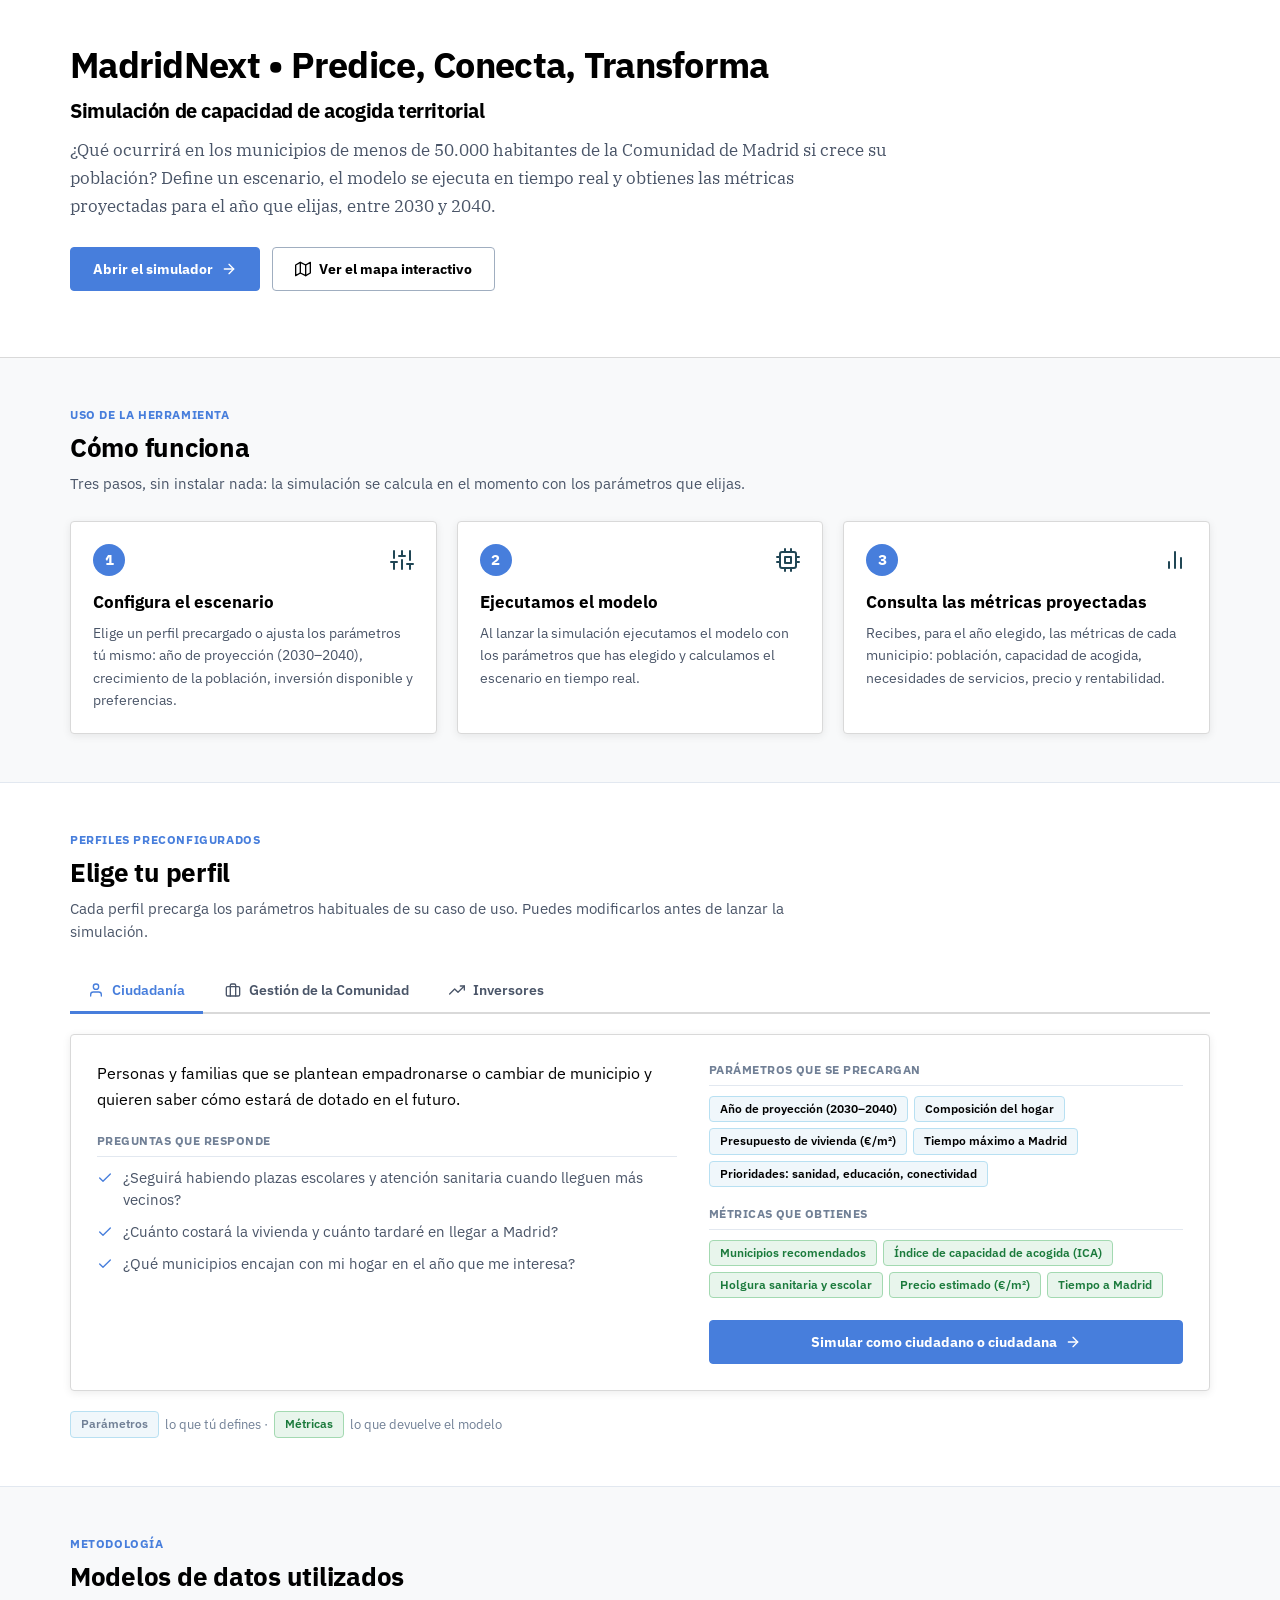
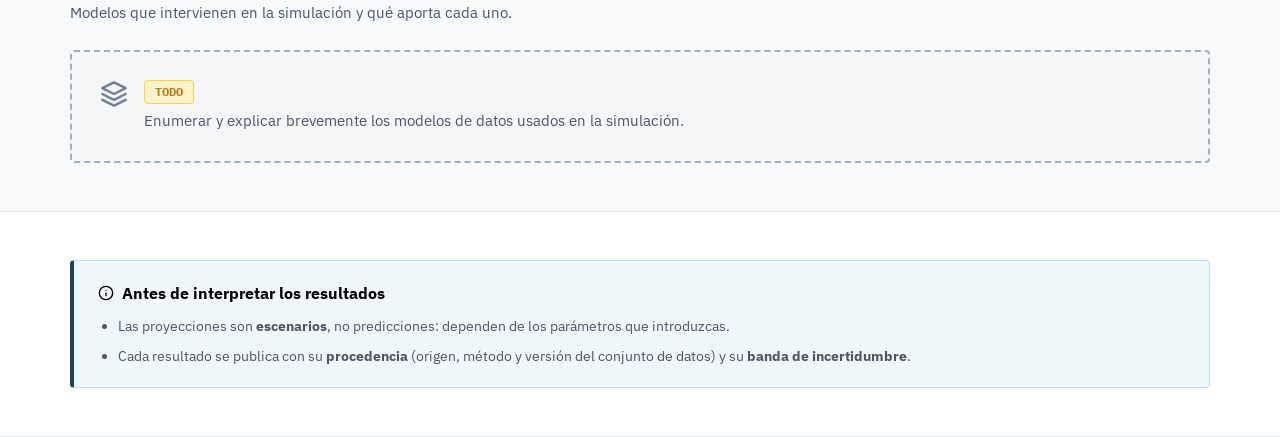
==== commit c822e2cf: "footer" ====
--- a/frontend/index.html
+++ b/frontend/index.html
@@ -18,7 +18,7 @@
 <p class="hero-lead">¿Qué ocurrirá en los municipios de menos de 50.000 habitantes de la Comunidad de Madrid si crece su población? Define un escenario, el modelo se ejecuta en tiempo real y obtienes las métricas proyectadas para el año que elijas, entre 2030 y 2040.</p>
 <div class="hero-actions">
 <a class="btn-primary" href="f?p=&APP_ID.:simulador:&SESSION.">Abrir el simulador<svg class="svg-icon" viewBox="0 0 24 24" aria-hidden="true"><line x1="5" y1="12" x2="19" y2="12"></line><polyline points="12 5 19 12 12 19"></polyline></svg></a>
-<a class="btn-secondary" href="f?p=&APP_ID.:mapa:&SESSION."><svg class="svg-icon" viewBox="0 0 24 24" aria-hidden="true"><polygon points="1 6 1 22 8 18 16 22 23 18 23 2 16 6 8 2 1 6"></polygon><line x1="8" y1="2" x2="8" y2="18"></line><line x1="16" y1="6" x2="16" y2="22"></line></svg>Ver el mapa interactivo</a>
+<a class="btn-secondary" href="f?p=&APP_ID.:mapa-interactivo:&SESSION."><svg class="svg-icon" viewBox="0 0 24 24" aria-hidden="true"><polygon points="1 6 1 22 8 18 16 22 23 18 23 2 16 6 8 2 1 6"></polygon><line x1="8" y1="2" x2="8" y2="18"></line><line x1="16" y1="6" x2="16" y2="22"></line></svg>Ver el mapa interactivo</a>
 </div>
 </div>
 </section>
--- a/frontend/index.css
+++ b/frontend/index.css
@@ -5,8 +5,8 @@
   --font-primary: 'IBM Plex Sans', -apple-system, BlinkMacSystemFont, "Segoe UI", Roboto, sans-serif;
   --font-serif: 'IBM Plex Serif', Georgia, serif;
   --font-mono: 'IBM Plex Mono', monospace;
-  --madrid-red: #477edc; --madrid-red-dark: #295c84; --madrid-red-light: #FDF2F3; --madrid-red-border: #F7B5BD;
-  --madrid-blue: #204655; --madrid-blue-light: #F0F7FB; --madrid-blue-dark: #00567A;
+  --madrid-red: #477edc; --madrid-red-dark: #295c84; --madrid-red-light: #FDF2F3; 
+  --madrid-red-border: #b5f2f7; --madrid-blue: #204655; --madrid-blue-light: #F0F7FB; --madrid-blue-dark: #00567A
   --text-main: #232323; --text-secondary: #4A5568; --text-muted: #718096;
   --bg-page: #F8F9FA; --bg-surface: #FFFFFF; --bg-subtle: #F1F3F5; --bg-tinted: #F4F6F8;
   --border-main: #D9D9D9; --border-subtle: #E2E8F0; --border-dark: #A0AEC0;
@@ -18,6 +18,32 @@
   font-family: var(--font-primary); font-size: 15px; line-height: 1.5;
   background-color: var(--bg-page); color: var(--text-main);
   -webkit-font-smoothing: antialiased; color-scheme: light;
+}
+/* Expandir el footer al 100% de la pantalla rompiendo el contenedor de APEX */
+#lodcore-home {
+  width: 100vw !important;
+  position: relative !important;
+  left: 50% !important;
+  right: 50% !important;
+  margin-left: -50vw !important;
+  margin-right: -50vw !important;
+}
+
+#lodcore-home .home-footer {
+  width: 100% !important;
+}
+/* 1. Forzar que el contenedor nativo del Footer de APEX ocupe el 100% sin márgenes blancos */
+.t-Footer {
+    padding: 0 !important;
+    margin: 0 !important;
+    border: none !important;
+    background: transparent !important;
+}
+
+/* 2. Ocultar el texto "Release 1.0" (versión de la aplicación) */
+.t-Footer-version,
+.t-Footer-customize {
+    display: none !important;
 }
 #lodcore-home *, #lodcore-home *::before, #lodcore-home *::after { box-sizing: border-box; margin: 0; padding: 0; }
 #lodcore-home [hidden] { display: none !important; }
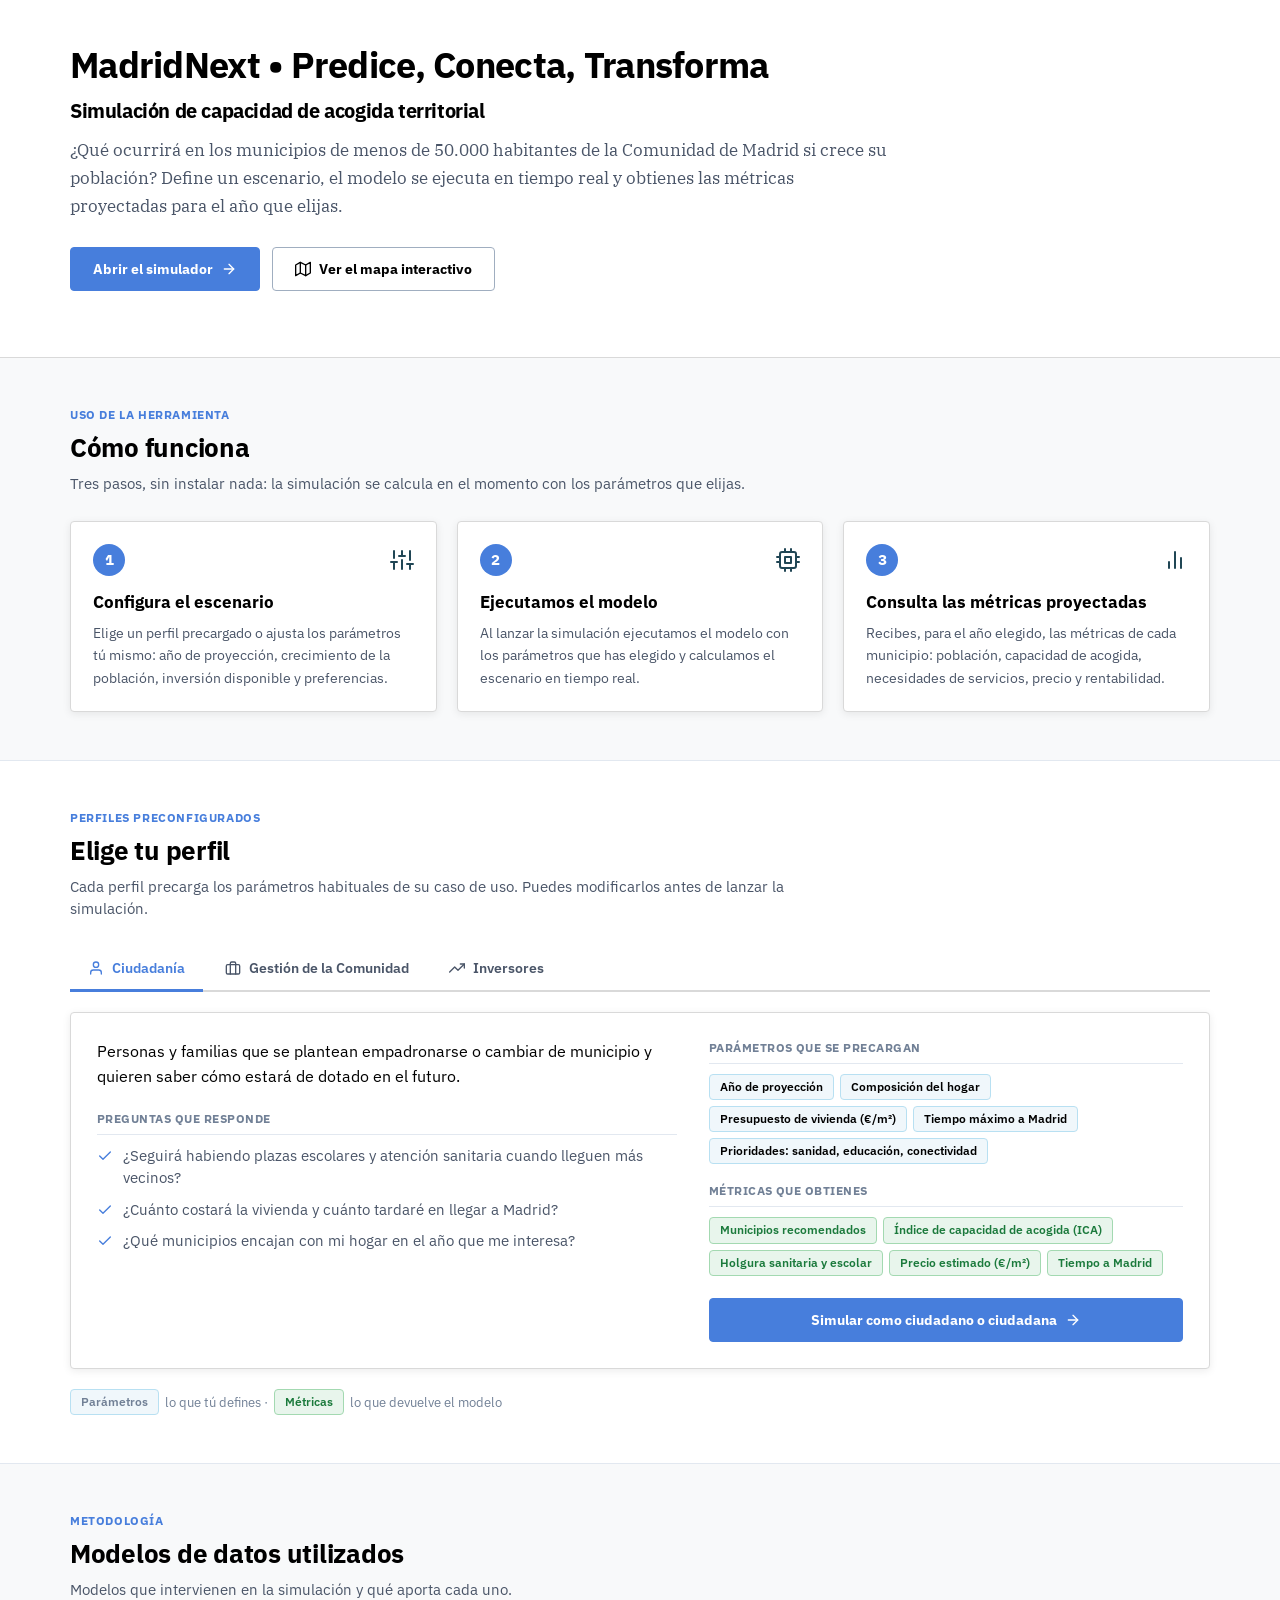
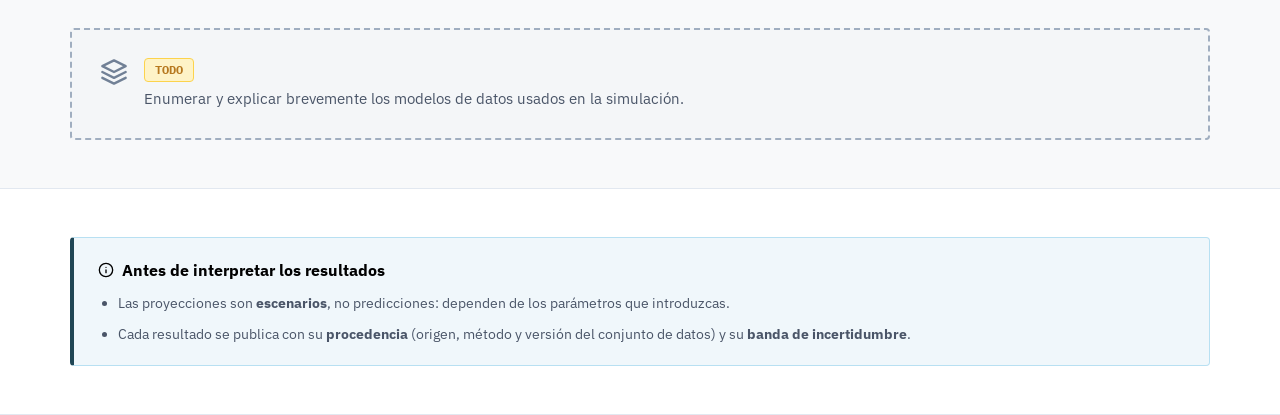
==== commit a5cdec42: "M6: Proyeciones" ====
--- a/frontend/index.html
+++ b/frontend/index.html
@@ -3,7 +3,7 @@
 <head>
 <meta charset="UTF-8">
 <meta name="viewport" content="width=device-width, initial-scale=1.0">
-<meta name="description" content="Simulador de capacidad de acogida territorial de la Comunidad de Madrid: proyecciones 2030-2040 para ciudadanía, gestión pública e inversores">
+<meta name="description" content="Simulador de capacidad de acogida territorial de la Comunidad de Madrid: proyecciones para ciudadanía, gestión pública e inversores">
 <title>Simulador de Capacidad de Acogida Territorial | Comunidad de Madrid</title>
 <link rel="stylesheet" href="index.css">
 </head>
@@ -15,7 +15,7 @@
 <div class="container"> 
 <h1 class="hero-title">MadridNext • Predice, Conecta, Transforma</h1>
 <h2 class="hero-subtitle"> Simulación de capacidad de acogida territorial</h2>
-<p class="hero-lead">¿Qué ocurrirá en los municipios de menos de 50.000 habitantes de la Comunidad de Madrid si crece su población? Define un escenario, el modelo se ejecuta en tiempo real y obtienes las métricas proyectadas para el año que elijas, entre 2030 y 2040.</p>
+<p class="hero-lead">¿Qué ocurrirá en los municipios de menos de 50.000 habitantes de la Comunidad de Madrid si crece su población? Define un escenario, el modelo se ejecuta en tiempo real y obtienes las métricas proyectadas para el año que elijas.</p>
 <div class="hero-actions">
 <a class="btn-primary" href="f?p=&APP_ID.:simulador:&SESSION.">Abrir el simulador<svg class="svg-icon" viewBox="0 0 24 24" aria-hidden="true"><line x1="5" y1="12" x2="19" y2="12"></line><polyline points="12 5 19 12 12 19"></polyline></svg></a>
 <a class="btn-secondary" href="f?p=&APP_ID.:mapa-interactivo:&SESSION."><svg class="svg-icon" viewBox="0 0 24 24" aria-hidden="true"><polygon points="1 6 1 22 8 18 16 22 23 18 23 2 16 6 8 2 1 6"></polygon><line x1="8" y1="2" x2="8" y2="18"></line><line x1="16" y1="6" x2="16" y2="22"></line></svg>Ver el mapa interactivo</a>
@@ -32,7 +32,7 @@
 <li class="step-card">
 <div class="step-head"><span class="step-num">1</span><svg class="svg-icon" viewBox="0 0 24 24" aria-hidden="true"><line x1="4" y1="21" x2="4" y2="14"></line><line x1="4" y1="10" x2="4" y2="3"></line><line x1="12" y1="21" x2="12" y2="12"></line><line x1="12" y1="8" x2="12" y2="3"></line><line x1="20" y1="21" x2="20" y2="16"></line><line x1="20" y1="12" x2="20" y2="3"></line><line x1="1" y1="14" x2="7" y2="14"></line><line x1="9" y1="8" x2="15" y2="8"></line><line x1="17" y1="16" x2="23" y2="16"></line></svg></div>
 <h3>Configura el escenario</h3>
-<p>Elige un perfil precargado o ajusta los parámetros tú mismo: año de proyección (2030–2040), crecimiento de la población, inversión disponible y preferencias.</p>
+<p>Elige un perfil precargado o ajusta los parámetros tú mismo: año de proyección, crecimiento de la población, inversión disponible y preferencias.</p>
 </li>
 <li class="step-card">
 <div class="step-head"><span class="step-num">2</span><svg class="svg-icon" viewBox="0 0 24 24" aria-hidden="true"><rect x="4" y="4" width="16" height="16" rx="2" ry="2"></rect><rect x="9" y="9" width="6" height="6"></rect><line x1="9" y1="1" x2="9" y2="4"></line><line x1="15" y1="1" x2="15" y2="4"></line><line x1="9" y1="20" x2="9" y2="23"></line><line x1="15" y1="20" x2="15" y2="23"></line><line x1="20" y1="9" x2="23" y2="9"></line><line x1="20" y1="14" x2="23" y2="14"></line><line x1="1" y1="9" x2="4" y2="9"></line><line x1="1" y1="14" x2="4" y2="14"></line></svg></div>
@@ -70,7 +70,7 @@
 </div>
 <div class="profile-side">
 <h3 class="block-label">Parámetros que se precargan</h3>
-<ul class="chip-list"><li class="chip chip-in">Año de proyección (2030–2040)</li><li class="chip chip-in">Composición del hogar</li><li class="chip chip-in">Presupuesto de vivienda (€/m²)</li><li class="chip chip-in">Tiempo máximo a Madrid</li><li class="chip chip-in">Prioridades: sanidad, educación, conectividad</li></ul>
+<ul class="chip-list"><li class="chip chip-in">Año de proyección</li><li class="chip chip-in">Composición del hogar</li><li class="chip chip-in">Presupuesto de vivienda (€/m²)</li><li class="chip chip-in">Tiempo máximo a Madrid</li><li class="chip chip-in">Prioridades: sanidad, educación, conectividad</li></ul>
 <h3 class="block-label">Métricas que obtienes</h3>
 <ul class="chip-list"><li class="chip chip-out">Municipios recomendados</li><li class="chip chip-out">Índice de capacidad de acogida (ICA)</li><li class="chip chip-out">Holgura sanitaria y escolar</li><li class="chip chip-out">Precio estimado (€/m²)</li><li class="chip chip-out">Tiempo a Madrid</li></ul>
 <a class="btn-primary" href="f?p=&APP_ID.:simulador:&SESSION.:PERFIL_CIUDADANIA">Simular como ciudadano o ciudadana<svg class="svg-icon" viewBox="0 0 24 24" aria-hidden="true"><line x1="5" y1="12" x2="19" y2="12"></line><polyline points="12 5 19 12 12 19"></polyline></svg></a>
@@ -88,7 +88,7 @@
 </div>
 <div class="profile-side">
 <h3 class="block-label">Parámetros que se precargan</h3>
-<ul class="chip-list"><li class="chip chip-in">Año de proyección (2030–2040)</li><li class="chip chip-in">Escenario de crecimiento demográfico (p. ej. +5 % o +10 %)</li><li class="chip chip-in">Presupuesto de inversión disponible</li><li class="chip chip-in">Comarcas o municipios a analizar</li></ul>
+<ul class="chip-list"><li class="chip chip-in">Año de proyección</li><li class="chip chip-in">Escenario de crecimiento demográfico (p. ej. +5 % o +10 %)</li><li class="chip chip-in">Presupuesto de inversión disponible</li><li class="chip chip-in">Comarcas o municipios a analizar</li></ul>
 <h3 class="block-label">Métricas que obtienes</h3>
 <ul class="chip-list"><li class="chip chip-out">Población proyectada</li><li class="chip chip-out">Año estimado de saturación</li><li class="chip chip-out">Médicos y plazas escolares adicionales</li><li class="chip chip-out">Coste estimado de ampliación</li><li class="chip chip-out">Reparto del presupuesto por municipio</li></ul>
 <a class="btn-primary" href="f?p=&APP_ID.:simulador:&SESSION.:PERFIL_GESTION">Simular como gestión pública<svg class="svg-icon" viewBox="0 0 24 24" aria-hidden="true"><line x1="5" y1="12" x2="19" y2="12"></line><polyline points="12 5 19 12 12 19"></polyline></svg></a>
@@ -106,7 +106,7 @@
 </div>
 <div class="profile-side">
 <h3 class="block-label">Parámetros que se precargan</h3>
-<ul class="chip-list"><li class="chip chip-in">Año de proyección (2030–2040)</li><li class="chip chip-in">Tipo de municipio y comarca</li><li class="chip chip-in">Rango de precio de compra y alquiler (€/m²)</li><li class="chip chip-in">Rentabilidad mínima exigida</li></ul>
+<ul class="chip-list"><li class="chip chip-in">Año de proyección</li><li class="chip chip-in">Tipo de municipio y comarca</li><li class="chip chip-in">Rango de precio de compra y alquiler (€/m²)</li><li class="chip chip-in">Rentabilidad mínima exigida</li></ul>
 <h3 class="block-label">Métricas que obtienes</h3>
 <ul class="chip-list"><li class="chip chip-out">Población proyectada</li><li class="chip chip-out">Precio estimado frente a precio de mercado</li><li class="chip chip-out">Rentabilidad bruta de alquiler</li><li class="chip chip-out">Suelo urbano y vivienda vacía disponibles</li><li class="chip chip-out">Riesgo de saturación (ICA)</li></ul>
 <a class="btn-primary" href="f?p=&APP_ID.:simulador:&SESSION.:PERFIL_INVERSION">Simular como inversor o inversora<svg class="svg-icon" viewBox="0 0 24 24" aria-hidden="true"><line x1="5" y1="12" x2="19" y2="12"></line><polyline points="12 5 19 12 12 19"></polyline></svg></a>
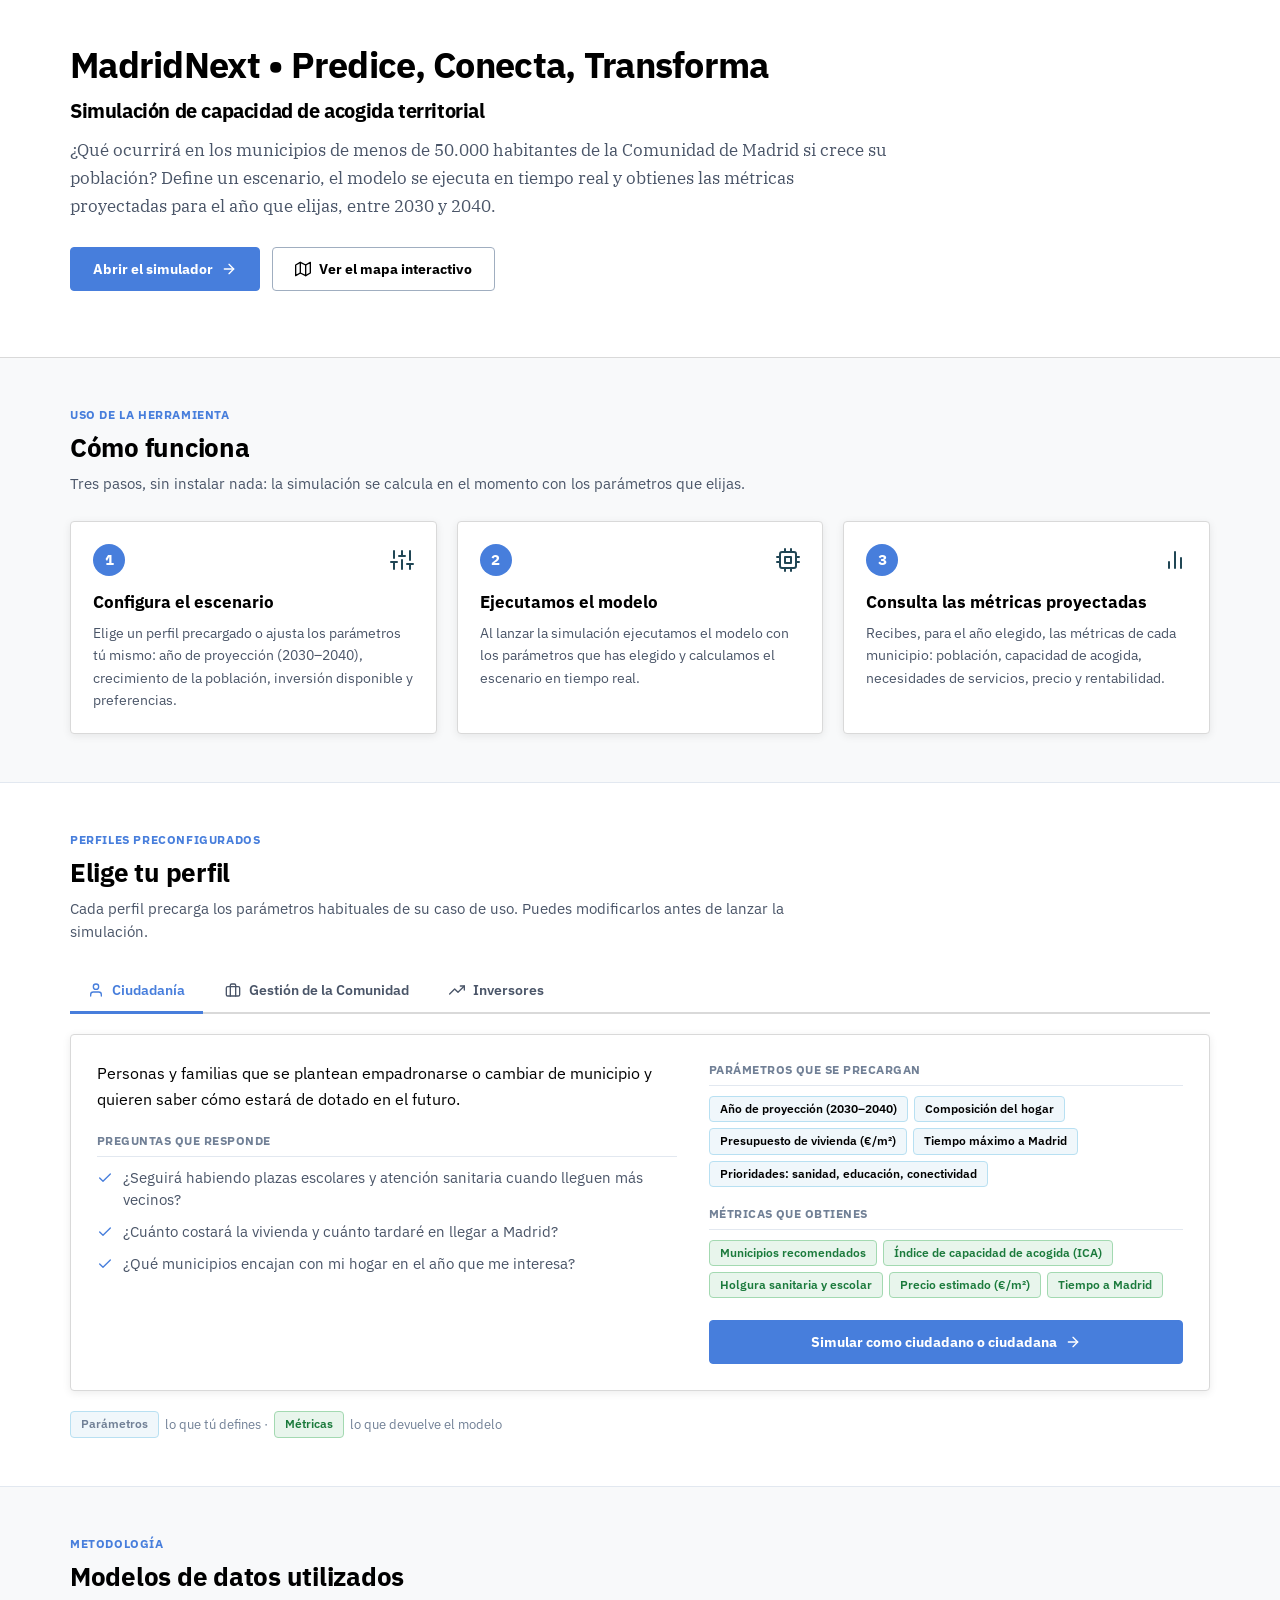
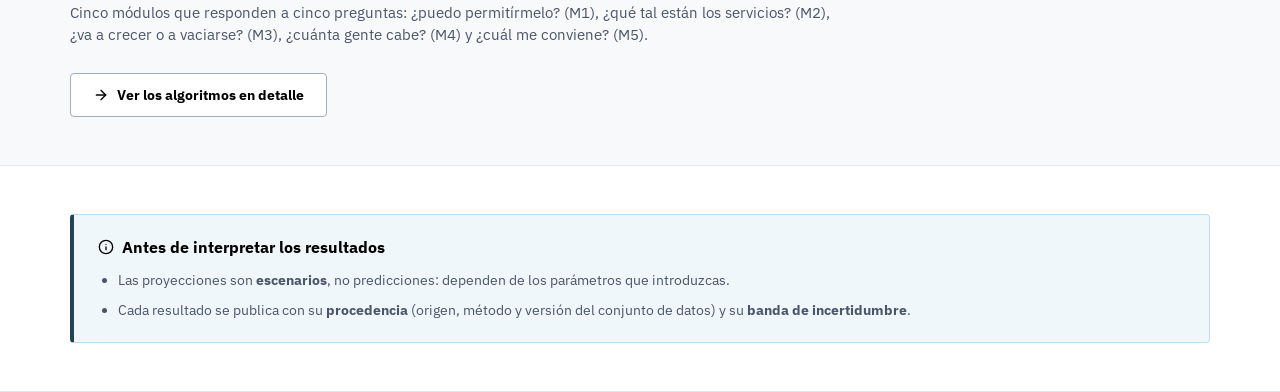
==== commit a87e3194: "feat(frontend): enlaza la pagina de algoritmos desde Modelos de datos utilizados - sustituye el plac" ====
--- a/frontend/index.html
+++ b/frontend/index.html
@@ -3,7 +3,7 @@
 <head>
 <meta charset="UTF-8">
 <meta name="viewport" content="width=device-width, initial-scale=1.0">
-<meta name="description" content="Simulador de capacidad de acogida territorial de la Comunidad de Madrid: proyecciones para ciudadanía, gestión pública e inversores">
+<meta name="description" content="Simulador de capacidad de acogida territorial de la Comunidad de Madrid: proyecciones 2030-2040 para ciudadanía, gestión pública e inversores">
 <title>Simulador de Capacidad de Acogida Territorial | Comunidad de Madrid</title>
 <link rel="stylesheet" href="index.css">
 </head>
@@ -15,7 +15,7 @@
 <div class="container"> 
 <h1 class="hero-title">MadridNext • Predice, Conecta, Transforma</h1>
 <h2 class="hero-subtitle"> Simulación de capacidad de acogida territorial</h2>
-<p class="hero-lead">¿Qué ocurrirá en los municipios de menos de 50.000 habitantes de la Comunidad de Madrid si crece su población? Define un escenario, el modelo se ejecuta en tiempo real y obtienes las métricas proyectadas para el año que elijas.</p>
+<p class="hero-lead">¿Qué ocurrirá en los municipios de menos de 50.000 habitantes de la Comunidad de Madrid si crece su población? Define un escenario, el modelo se ejecuta en tiempo real y obtienes las métricas proyectadas para el año que elijas, entre 2030 y 2040.</p>
 <div class="hero-actions">
 <a class="btn-primary" href="f?p=&APP_ID.:simulador:&SESSION.">Abrir el simulador<svg class="svg-icon" viewBox="0 0 24 24" aria-hidden="true"><line x1="5" y1="12" x2="19" y2="12"></line><polyline points="12 5 19 12 12 19"></polyline></svg></a>
 <a class="btn-secondary" href="f?p=&APP_ID.:mapa-interactivo:&SESSION."><svg class="svg-icon" viewBox="0 0 24 24" aria-hidden="true"><polygon points="1 6 1 22 8 18 16 22 23 18 23 2 16 6 8 2 1 6"></polygon><line x1="8" y1="2" x2="8" y2="18"></line><line x1="16" y1="6" x2="16" y2="22"></line></svg>Ver el mapa interactivo</a>
@@ -32,7 +32,7 @@
 <li class="step-card">
 <div class="step-head"><span class="step-num">1</span><svg class="svg-icon" viewBox="0 0 24 24" aria-hidden="true"><line x1="4" y1="21" x2="4" y2="14"></line><line x1="4" y1="10" x2="4" y2="3"></line><line x1="12" y1="21" x2="12" y2="12"></line><line x1="12" y1="8" x2="12" y2="3"></line><line x1="20" y1="21" x2="20" y2="16"></line><line x1="20" y1="12" x2="20" y2="3"></line><line x1="1" y1="14" x2="7" y2="14"></line><line x1="9" y1="8" x2="15" y2="8"></line><line x1="17" y1="16" x2="23" y2="16"></line></svg></div>
 <h3>Configura el escenario</h3>
-<p>Elige un perfil precargado o ajusta los parámetros tú mismo: año de proyección, crecimiento de la población, inversión disponible y preferencias.</p>
+<p>Elige un perfil precargado o ajusta los parámetros tú mismo: año de proyección (2030–2040), crecimiento de la población, inversión disponible y preferencias.</p>
 </li>
 <li class="step-card">
 <div class="step-head"><span class="step-num">2</span><svg class="svg-icon" viewBox="0 0 24 24" aria-hidden="true"><rect x="4" y="4" width="16" height="16" rx="2" ry="2"></rect><rect x="9" y="9" width="6" height="6"></rect><line x1="9" y1="1" x2="9" y2="4"></line><line x1="15" y1="1" x2="15" y2="4"></line><line x1="9" y1="20" x2="9" y2="23"></line><line x1="15" y1="20" x2="15" y2="23"></line><line x1="20" y1="9" x2="23" y2="9"></line><line x1="20" y1="14" x2="23" y2="14"></line><line x1="1" y1="9" x2="4" y2="9"></line><line x1="1" y1="14" x2="4" y2="14"></line></svg></div>
@@ -70,7 +70,7 @@
 </div>
 <div class="profile-side">
 <h3 class="block-label">Parámetros que se precargan</h3>
-<ul class="chip-list"><li class="chip chip-in">Año de proyección</li><li class="chip chip-in">Composición del hogar</li><li class="chip chip-in">Presupuesto de vivienda (€/m²)</li><li class="chip chip-in">Tiempo máximo a Madrid</li><li class="chip chip-in">Prioridades: sanidad, educación, conectividad</li></ul>
+<ul class="chip-list"><li class="chip chip-in">Año de proyección (2030–2040)</li><li class="chip chip-in">Composición del hogar</li><li class="chip chip-in">Presupuesto de vivienda (€/m²)</li><li class="chip chip-in">Tiempo máximo a Madrid</li><li class="chip chip-in">Prioridades: sanidad, educación, conectividad</li></ul>
 <h3 class="block-label">Métricas que obtienes</h3>
 <ul class="chip-list"><li class="chip chip-out">Municipios recomendados</li><li class="chip chip-out">Índice de capacidad de acogida (ICA)</li><li class="chip chip-out">Holgura sanitaria y escolar</li><li class="chip chip-out">Precio estimado (€/m²)</li><li class="chip chip-out">Tiempo a Madrid</li></ul>
 <a class="btn-primary" href="f?p=&APP_ID.:simulador:&SESSION.:PERFIL_CIUDADANIA">Simular como ciudadano o ciudadana<svg class="svg-icon" viewBox="0 0 24 24" aria-hidden="true"><line x1="5" y1="12" x2="19" y2="12"></line><polyline points="12 5 19 12 12 19"></polyline></svg></a>
@@ -88,7 +88,7 @@
 </div>
 <div class="profile-side">
 <h3 class="block-label">Parámetros que se precargan</h3>
-<ul class="chip-list"><li class="chip chip-in">Año de proyección</li><li class="chip chip-in">Escenario de crecimiento demográfico (p. ej. +5 % o +10 %)</li><li class="chip chip-in">Presupuesto de inversión disponible</li><li class="chip chip-in">Comarcas o municipios a analizar</li></ul>
+<ul class="chip-list"><li class="chip chip-in">Año de proyección (2030–2040)</li><li class="chip chip-in">Escenario de crecimiento demográfico (p. ej. +5 % o +10 %)</li><li class="chip chip-in">Presupuesto de inversión disponible</li><li class="chip chip-in">Comarcas o municipios a analizar</li></ul>
 <h3 class="block-label">Métricas que obtienes</h3>
 <ul class="chip-list"><li class="chip chip-out">Población proyectada</li><li class="chip chip-out">Año estimado de saturación</li><li class="chip chip-out">Médicos y plazas escolares adicionales</li><li class="chip chip-out">Coste estimado de ampliación</li><li class="chip chip-out">Reparto del presupuesto por municipio</li></ul>
 <a class="btn-primary" href="f?p=&APP_ID.:simulador:&SESSION.:PERFIL_GESTION">Simular como gestión pública<svg class="svg-icon" viewBox="0 0 24 24" aria-hidden="true"><line x1="5" y1="12" x2="19" y2="12"></line><polyline points="12 5 19 12 12 19"></polyline></svg></a>
@@ -106,7 +106,7 @@
 </div>
 <div class="profile-side">
 <h3 class="block-label">Parámetros que se precargan</h3>
-<ul class="chip-list"><li class="chip chip-in">Año de proyección</li><li class="chip chip-in">Tipo de municipio y comarca</li><li class="chip chip-in">Rango de precio de compra y alquiler (€/m²)</li><li class="chip chip-in">Rentabilidad mínima exigida</li></ul>
+<ul class="chip-list"><li class="chip chip-in">Año de proyección (2030–2040)</li><li class="chip chip-in">Tipo de municipio y comarca</li><li class="chip chip-in">Rango de precio de compra y alquiler (€/m²)</li><li class="chip chip-in">Rentabilidad mínima exigida</li></ul>
 <h3 class="block-label">Métricas que obtienes</h3>
 <ul class="chip-list"><li class="chip chip-out">Población proyectada</li><li class="chip chip-out">Precio estimado frente a precio de mercado</li><li class="chip chip-out">Rentabilidad bruta de alquiler</li><li class="chip chip-out">Suelo urbano y vivienda vacía disponibles</li><li class="chip chip-out">Riesgo de saturación (ICA)</li></ul>
 <a class="btn-primary" href="f?p=&APP_ID.:simulador:&SESSION.:PERFIL_INVERSION">Simular como inversor o inversora<svg class="svg-icon" viewBox="0 0 24 24" aria-hidden="true"><line x1="5" y1="12" x2="19" y2="12"></line><polyline points="12 5 19 12 12 19"></polyline></svg></a>
@@ -120,12 +120,11 @@
 <div class="container">
 <div class="section-eyebrow">Metodología</div>
 <h2 class="section-title">Modelos de datos utilizados</h2>
-<p class="section-desc">Modelos que intervienen en la simulación y qué aporta cada uno.</p>
-<div class="todo-box">
-<svg class="svg-icon" viewBox="0 0 24 24" aria-hidden="true"><polygon points="12 2 2 7 12 12 22 7 12 2"></polygon><polyline points="2 17 12 22 22 17"></polyline><polyline points="2 12 12 17 22 12"></polyline></svg>
-<div><span class="todo-tag">TODO</span>
-<p>Enumerar y explicar brevemente los modelos de datos usados en la simulación.</p></div>
-</div>
+<p class="section-desc">Cinco módulos que responden a cinco preguntas: ¿puedo permitírmelo? (M1), ¿qué tal están los servicios? (M2), ¿va a crecer o a vaciarse? (M3), ¿cuánta gente cabe? (M4) y ¿cuál me conviene? (M5).</p>
+<a class="btn-secondary" href="algoritmos.html">
+<svg class="svg-icon" viewBox="0 0 24 24" aria-hidden="true"><line x1="5" y1="12" x2="19" y2="12"></line><polyline points="12 5 19 12 12 19"></polyline></svg>
+Ver los algoritmos en detalle
+</a>
 </div>
 </section>
 
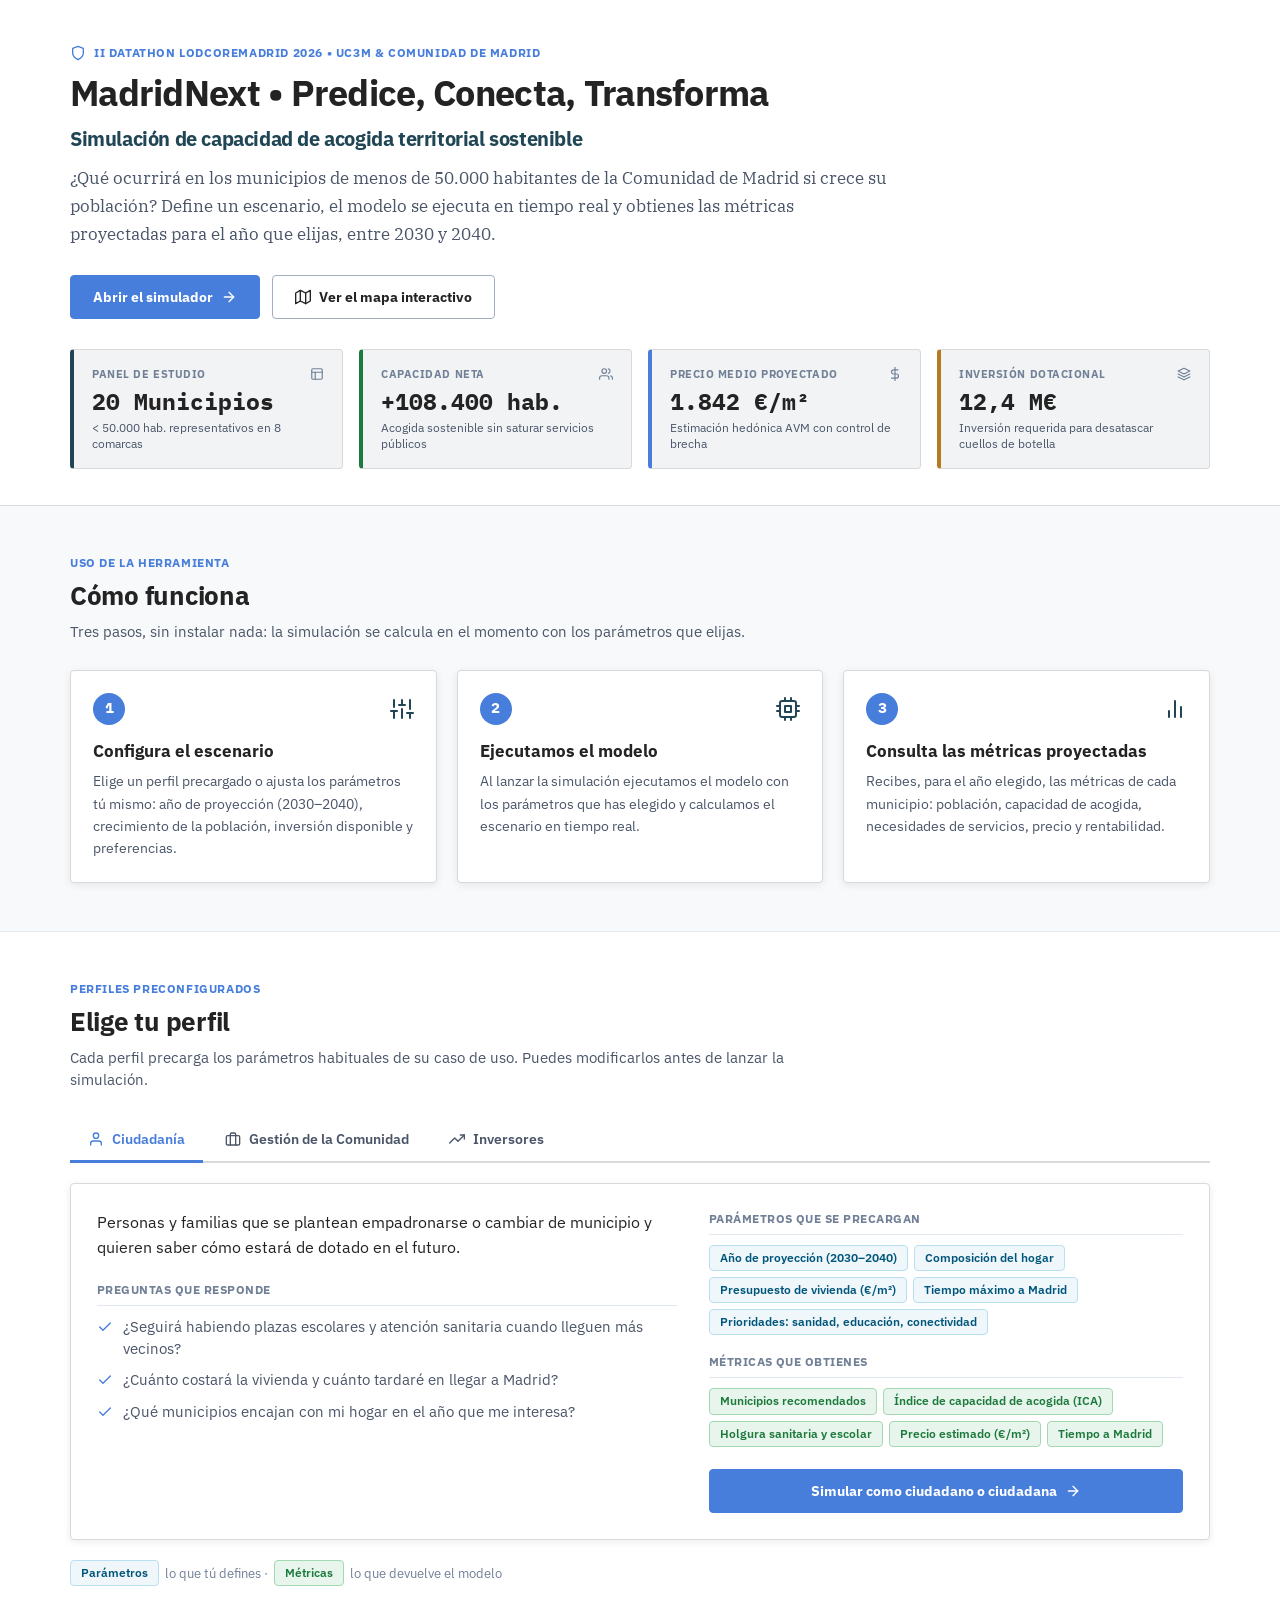
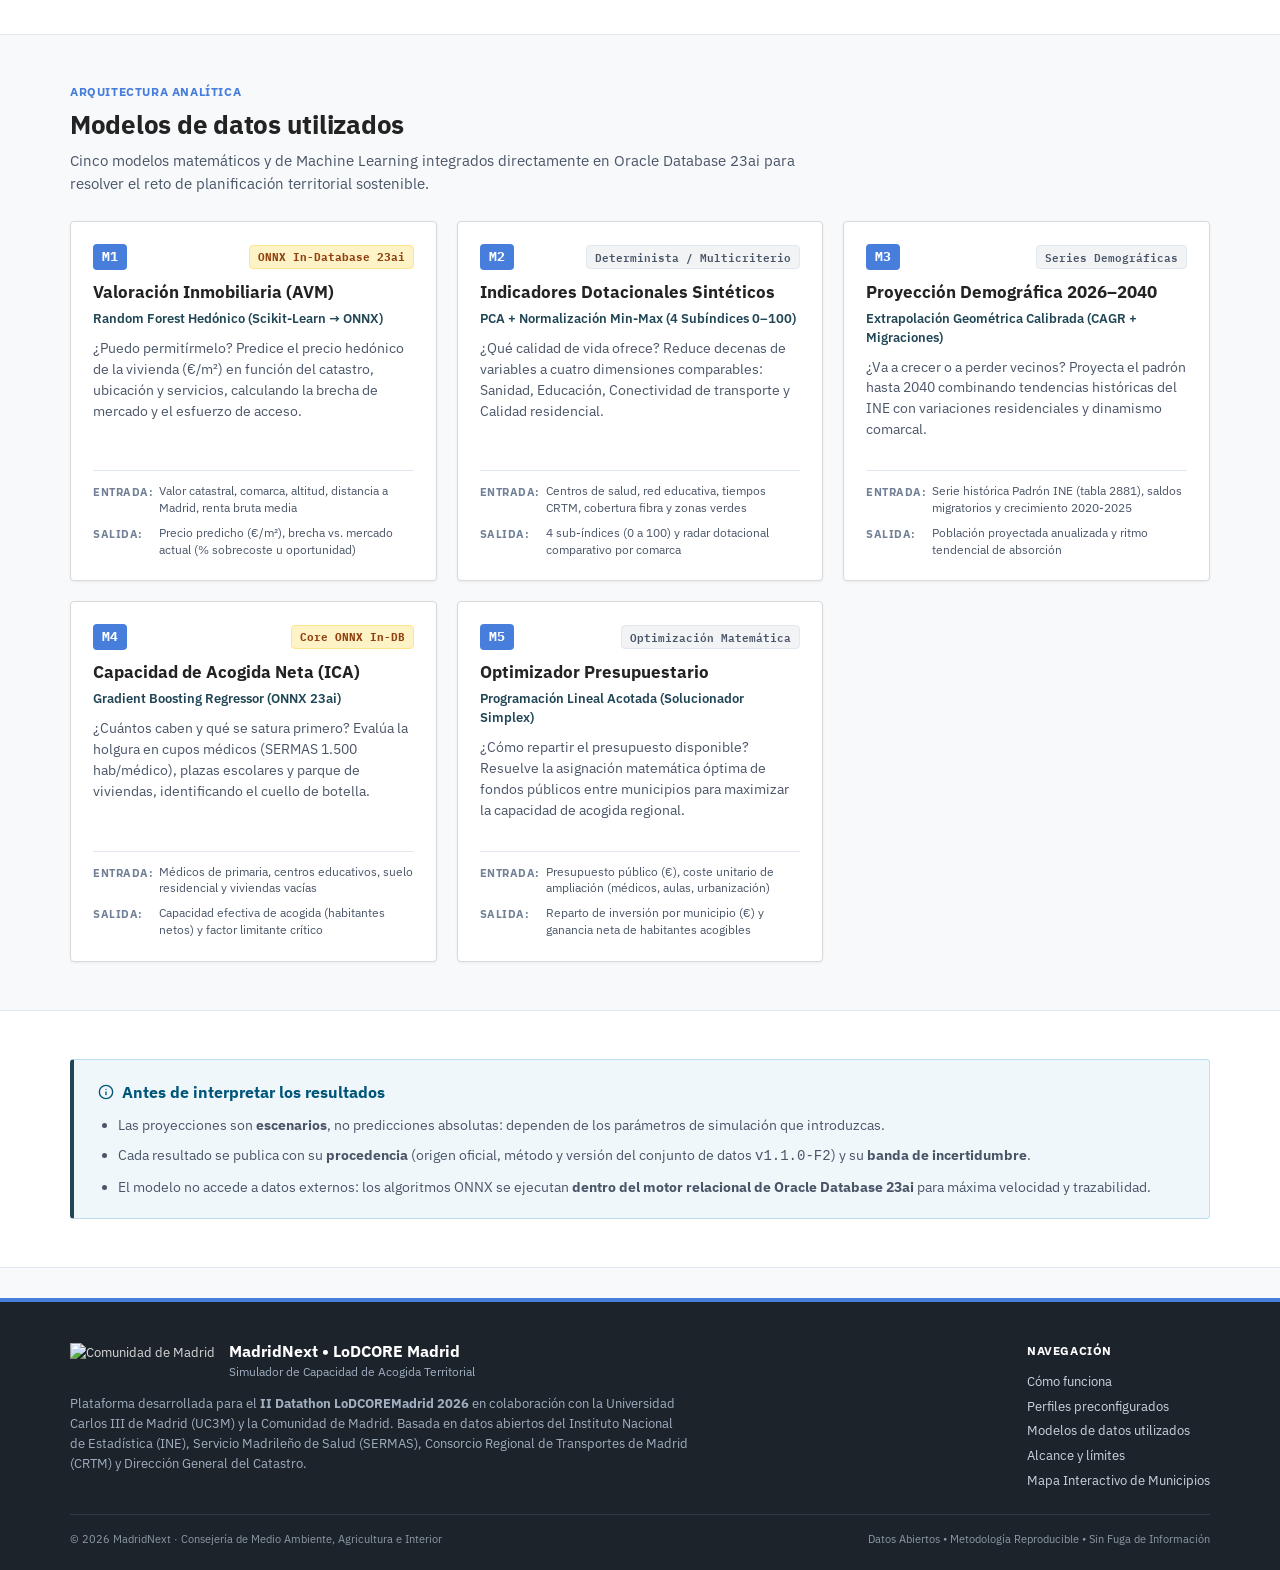
==== commit 2df726af: "docs(presentacion): actualiza presentacion oficial 14 slides, guion y mejoras frontend" ====
--- a/frontend/index.html
+++ b/frontend/index.html
@@ -4,7 +4,7 @@
 <meta charset="UTF-8">
 <meta name="viewport" content="width=device-width, initial-scale=1.0">
 <meta name="description" content="Simulador de capacidad de acogida territorial de la Comunidad de Madrid: proyecciones 2030-2040 para ciudadanía, gestión pública e inversores">
-<title>Simulador de Capacidad de Acogida Territorial | Comunidad de Madrid</title>
+<title>MadridNext · Capacidad de Acogida Territorial | Comunidad de Madrid</title>
 <link rel="stylesheet" href="index.css">
 </head>
 <body style="margin:0;background:#F8F9FA;">
@@ -13,13 +13,55 @@
 
 <section class="home-hero">
 <div class="container"> 
+<div class="hero-pretitle">
+  <svg class="svg-icon" viewBox="0 0 24 24" aria-hidden="true"><path d="M12 22s8-4 8-10V5l-8-3-8 3v7c0 6 8 10 8 10z"></path></svg>
+  II Datathon LoDCOREMadrid 2026 • UC3M & Comunidad de Madrid
+</div>
 <h1 class="hero-title">MadridNext • Predice, Conecta, Transforma</h1>
-<h2 class="hero-subtitle"> Simulación de capacidad de acogida territorial</h2>
+<h2 class="hero-subtitle">Simulación de capacidad de acogida territorial sostenible</h2>
 <p class="hero-lead">¿Qué ocurrirá en los municipios de menos de 50.000 habitantes de la Comunidad de Madrid si crece su población? Define un escenario, el modelo se ejecuta en tiempo real y obtienes las métricas proyectadas para el año que elijas, entre 2030 y 2040.</p>
+
 <div class="hero-actions">
 <a class="btn-primary" href="f?p=&APP_ID.:simulador:&SESSION.">Abrir el simulador<svg class="svg-icon" viewBox="0 0 24 24" aria-hidden="true"><line x1="5" y1="12" x2="19" y2="12"></line><polyline points="12 5 19 12 12 19"></polyline></svg></a>
 <a class="btn-secondary" href="f?p=&APP_ID.:mapa-interactivo:&SESSION."><svg class="svg-icon" viewBox="0 0 24 24" aria-hidden="true"><polygon points="1 6 1 22 8 18 16 22 23 18 23 2 16 6 8 2 1 6"></polygon><line x1="8" y1="2" x2="8" y2="18"></line><line x1="16" y1="6" x2="16" y2="22"></line></svg>Ver el mapa interactivo</a>
 </div>
+
+<!-- Franja de KPIs de impacto regional -->
+<div class="hero-facts">
+  <div class="fact fact-blue">
+    <div class="fact-header">
+      <span>Panel de Estudio</span>
+      <svg class="svg-icon" viewBox="0 0 24 24" aria-hidden="true"><rect x="3" y="3" width="18" height="18" rx="2" ry="2"></rect><line x1="3" y1="9" x2="21" y2="9"></line><line x1="9" y1="21" x2="9" y2="9"></line></svg>
+    </div>
+    <strong>20 Municipios</strong>
+    <span class="fact-desc">&lt; 50.000 hab. representativos en 8 comarcas</span>
+  </div>
+  <div class="fact fact-green">
+    <div class="fact-header">
+      <span>Capacidad Neta</span>
+      <svg class="svg-icon" viewBox="0 0 24 24" aria-hidden="true"><path d="M17 21v-2a4 4 0 0 0-4-4H5a4 4 0 0 0-4 4v2"></path><circle cx="9" cy="7" r="4"></circle><path d="M23 21v-2a4 4 0 0 0-3-3.87"></path><path d="M16 3.13a4 4 0 0 1 0 7.75"></path></svg>
+    </div>
+    <strong>+108.400 hab.</strong>
+    <span class="fact-desc">Acogida sostenible sin saturar servicios públicos</span>
+  </div>
+  <div class="fact">
+    <div class="fact-header">
+      <span>Precio Medio Proyectado</span>
+      <svg class="svg-icon" viewBox="0 0 24 24" aria-hidden="true"><line x1="12" y1="1" x2="12" y2="23"></line><path d="M17 5H9.5a3.5 3.5 0 0 0 0 7h5a3.5 3.5 0 0 1 0 7H6"></path></svg>
+    </div>
+    <strong>1.842 €/m²</strong>
+    <span class="fact-desc">Estimación hedónica AVM con control de brecha</span>
+  </div>
+  <div class="fact fact-ochre">
+    <div class="fact-header">
+      <span>Inversión Dotacional</span>
+      <svg class="svg-icon" viewBox="0 0 24 24" aria-hidden="true"><polygon points="12 2 2 7 12 12 22 7 12 2"></polygon><polyline points="2 17 12 22 22 17"></polyline><polyline points="2 12 12 17 22 12"></polyline></svg>
+    </div>
+    <strong>12,4 M€</strong>
+    <span class="fact-desc">Inversión requerida para desatascar cuellos de botella</span>
+  </div>
+</div>
+
 </div>
 </section>
 
@@ -116,15 +158,130 @@
 </div>
 </section>
 
+<!-- Sección Modelos de Datos M1-M5 (Completa) -->
 <section class="home-section" id="modelos">
 <div class="container">
-<div class="section-eyebrow">Metodología</div>
+<div class="section-eyebrow">Arquitectura Analítica</div>
 <h2 class="section-title">Modelos de datos utilizados</h2>
-<p class="section-desc">Cinco módulos que responden a cinco preguntas: ¿puedo permitírmelo? (M1), ¿qué tal están los servicios? (M2), ¿va a crecer o a vaciarse? (M3), ¿cuánta gente cabe? (M4) y ¿cuál me conviene? (M5).</p>
-<a class="btn-secondary" href="algoritmos.html">
-<svg class="svg-icon" viewBox="0 0 24 24" aria-hidden="true"><line x1="5" y1="12" x2="19" y2="12"></line><polyline points="12 5 19 12 12 19"></polyline></svg>
-Ver los algoritmos en detalle
-</a>
+<p class="section-desc">Cinco modelos matemáticos y de Machine Learning integrados directamente en Oracle Database 23ai para resolver el reto de planificación territorial sostenible.</p>
+
+<div class="models-grid">
+  <!-- M1 -->
+  <div class="model-card">
+    <div class="model-card-top">
+      <div class="model-badge-row">
+        <span class="model-code">M1</span>
+        <span class="model-tag tag-oracle">ONNX In-Database 23ai</span>
+      </div>
+      <h3 class="model-title">Valoración Inmobiliaria (AVM)</h3>
+      <div class="model-algo">Random Forest Hedónico (Scikit-Learn → ONNX)</div>
+      <p class="model-desc">¿Puedo permitírmelo? Predice el precio hedónico de la vivienda (€/m²) en función del catastro, ubicación y servicios, calculando la brecha de mercado y el esfuerzo de acceso.</p>
+    </div>
+    <div class="model-io">
+      <div class="io-row">
+        <span class="io-label">Entrada:</span>
+        <span class="io-content">Valor catastral, comarca, altitud, distancia a Madrid, renta bruta media</span>
+      </div>
+      <div class="io-row">
+        <span class="io-label">Salida:</span>
+        <span class="io-content">Precio predicho (€/m²), brecha vs. mercado actual (% sobrecoste u oportunidad)</span>
+      </div>
+    </div>
+  </div>
+
+  <!-- M2 -->
+  <div class="model-card">
+    <div class="model-card-top">
+      <div class="model-badge-row">
+        <span class="model-code">M2</span>
+        <span class="model-tag">Determinista / Multicriterio</span>
+      </div>
+      <h3 class="model-title">Indicadores Dotacionales Sintéticos</h3>
+      <div class="model-algo">PCA + Normalización Min-Max (4 Subíndices 0–100)</div>
+      <p class="model-desc">¿Qué calidad de vida ofrece? Reduce decenas de variables a cuatro dimensiones comparables: Sanidad, Educación, Conectividad de transporte y Calidad residencial.</p>
+    </div>
+    <div class="model-io">
+      <div class="io-row">
+        <span class="io-label">Entrada:</span>
+        <span class="io-content">Centros de salud, red educativa, tiempos CRTM, cobertura fibra y zonas verdes</span>
+      </div>
+      <div class="io-row">
+        <span class="io-label">Salida:</span>
+        <span class="io-content">4 sub-índices (0 a 100) y radar dotacional comparativo por comarca</span>
+      </div>
+    </div>
+  </div>
+
+  <!-- M3 -->
+  <div class="model-card">
+    <div class="model-card-top">
+      <div class="model-badge-row">
+        <span class="model-code">M3</span>
+        <span class="model-tag">Series Demográficas</span>
+      </div>
+      <h3 class="model-title">Proyección Demográfica 2026–2040</h3>
+      <div class="model-algo">Extrapolación Geométrica Calibrada (CAGR + Migraciones)</div>
+      <p class="model-desc">¿Va a crecer o a perder vecinos? Proyecta el padrón hasta 2040 combinando tendencias históricas del INE con variaciones residenciales y dinamismo comarcal.</p>
+    </div>
+    <div class="model-io">
+      <div class="io-row">
+        <span class="io-label">Entrada:</span>
+        <span class="io-content">Serie histórica Padrón INE (tabla 2881), saldos migratorios y crecimiento 2020-2025</span>
+      </div>
+      <div class="io-row">
+        <span class="io-label">Salida:</span>
+        <span class="io-content">Población proyectada anualizada y ritmo tendencial de absorción</span>
+      </div>
+    </div>
+  </div>
+
+  <!-- M4 -->
+  <div class="model-card">
+    <div class="model-card-top">
+      <div class="model-badge-row">
+        <span class="model-code">M4</span>
+        <span class="model-tag tag-oracle">Core ONNX In-DB</span>
+      </div>
+      <h3 class="model-title">Capacidad de Acogida Neta (ICA)</h3>
+      <div class="model-algo">Gradient Boosting Regressor (ONNX 23ai)</div>
+      <p class="model-desc">¿Cuántos caben y qué se satura primero? Evalúa la holgura en cupos médicos (SERMAS 1.500 hab/médico), plazas escolares y parque de viviendas, identificando el cuello de botella.</p>
+    </div>
+    <div class="model-io">
+      <div class="io-row">
+        <span class="io-label">Entrada:</span>
+        <span class="io-content">Médicos de primaria, centros educativos, suelo residencial y viviendas vacías</span>
+      </div>
+      <div class="io-row">
+        <span class="io-label">Salida:</span>
+        <span class="io-content">Capacidad efectiva de acogida (habitantes netos) y factor limitante crítico</span>
+      </div>
+    </div>
+  </div>
+
+  <!-- M5 -->
+  <div class="model-card">
+    <div class="model-card-top">
+      <div class="model-badge-row">
+        <span class="model-code">M5</span>
+        <span class="model-tag">Optimización Matemática</span>
+      </div>
+      <h3 class="model-title">Optimizador Presupuestario</h3>
+      <div class="model-algo">Programación Lineal Acotada (Solucionador Simplex)</div>
+      <p class="model-desc">¿Cómo repartir el presupuesto disponible? Resuelve la asignación matemática óptima de fondos públicos entre municipios para maximizar la capacidad de acogida regional.</p>
+    </div>
+    <div class="model-io">
+      <div class="io-row">
+        <span class="io-label">Entrada:</span>
+        <span class="io-content">Presupuesto público (€), coste unitario de ampliación (médicos, aulas, urbanización)</span>
+      </div>
+      <div class="io-row">
+        <span class="io-label">Salida:</span>
+        <span class="io-content">Reparto de inversión por municipio (€) y ganancia neta de habitantes acogibles</span>
+      </div>
+    </div>
+  </div>
+</div>
+
 </div>
 </section>
 
@@ -133,13 +290,45 @@
 <div class="note-box">
 <h2 class="note-title"><svg class="svg-icon" viewBox="0 0 24 24" aria-hidden="true"><circle cx="12" cy="12" r="10"></circle><line x1="12" y1="16" x2="12" y2="12"></line><line x1="12" y1="8" x2="12.01" y2="8"></line></svg>Antes de interpretar los resultados</h2>
 <ul>
-<li>Las proyecciones son <strong>escenarios</strong>, no predicciones: dependen de los parámetros que introduzcas.</li>
-<li>Cada resultado se publica con su <strong>procedencia</strong> (origen, método y versión del conjunto de datos) y su <strong>banda de incertidumbre</strong>.</li>
-</ul>
-</div>
-</div>
-</section>
-
+<li>Las proyecciones son <strong>escenarios</strong>, no predicciones absolutas: dependen de los parámetros de simulación que introduzcas.</li>
+<li>Cada resultado se publica con su <strong>procedencia</strong> (origen oficial, método y versión del conjunto de datos <code>v1.1.0-F2</code>) y su <strong>banda de incertidumbre</strong>.</li>
+<li>El modelo no accede a datos externos: los algoritmos ONNX se ejecutan <strong>dentro del motor relacional de Oracle Database 23ai</strong> para máxima velocidad y trazabilidad.</li>
+</ul>
+</div>
+</div>
+</section>
+
+<!-- Footer Institucional Integrado -->
+<footer class="home-footer">
+<div class="container">
+<div class="footer-content">
+<div>
+<div class="footer-brand">
+<img src="assets/img/logo_comunidad_madrid.svg" alt="Comunidad de Madrid" class="footer-logo" />
+<div>
+<span class="footer-brand-title">MadridNext • LoDCORE Madrid</span>
+<span class="footer-brand-subtitle">Simulador de Capacidad de Acogida Territorial</span>
+</div>
+</div>
+<p class="footer-text">Plataforma desarrollada para el <strong>II Datathon LoDCOREMadrid 2026</strong> en colaboración con la Universidad Carlos III de Madrid (UC3M) y la Comunidad de Madrid. Basada en datos abiertos del Instituto Nacional de Estadística (INE), Servicio Madrileño de Salud (SERMAS), Consorcio Regional de Transportes de Madrid (CRTM) y Dirección General del Catastro.</p>
+</div>
+<div>
+<div class="footer-title">Navegación</div>
+<ul class="footer-links">
+<li><a href="#como-funciona">Cómo funciona</a></li>
+<li><a href="#perfiles">Perfiles preconfigurados</a></li>
+<li><a href="#modelos">Modelos de datos utilizados</a></li>
+<li><a href="#alcance">Alcance y límites</a></li>
+<li><a href="mapa/mapa.html">Mapa Interactivo de Municipios</a></li>
+</ul>
+</div>
+</div>
+<div class="footer-legal">
+<span>© 2026 MadridNext · Consejería de Medio Ambiente, Agricultura e Interior</span>
+<span>Datos Abiertos • Metodología Reproducible • Sin Fuga de Información</span>
+</div>
+</div>
+</footer>
 
 </div>
 
--- a/frontend/index.css
+++ b/frontend/index.css
@@ -6,7 +6,7 @@
   --font-serif: 'IBM Plex Serif', Georgia, serif;
   --font-mono: 'IBM Plex Mono', monospace;
   --madrid-red: #477edc; --madrid-red-dark: #295c84; --madrid-red-light: #FDF2F3; 
-  --madrid-red-border: #b5f2f7; --madrid-blue: #204655; --madrid-blue-light: #F0F7FB; --madrid-blue-dark: #00567A
+  --madrid-red-border: #b5f2f7; --madrid-blue: #204655; --madrid-blue-light: #F0F7FB; --madrid-blue-dark: #00567A;
   --text-main: #232323; --text-secondary: #4A5568; --text-muted: #718096;
   --bg-page: #F8F9FA; --bg-surface: #FFFFFF; --bg-subtle: #F1F3F5; --bg-tinted: #F4F6F8;
   --border-main: #D9D9D9; --border-subtle: #E2E8F0; --border-dark: #A0AEC0;
@@ -18,33 +18,29 @@
   font-family: var(--font-primary); font-size: 15px; line-height: 1.5;
   background-color: var(--bg-page); color: var(--text-main);
   -webkit-font-smoothing: antialiased; color-scheme: light;
-}
-/* Expandir el footer al 100% de la pantalla rompiendo el contenedor de APEX */
-#lodcore-home {
-  width: 100vw !important;
-  position: relative !important;
-  left: 50% !important;
-  right: 50% !important;
-  margin-left: -50vw !important;
-  margin-right: -50vw !important;
-}
-
-#lodcore-home .home-footer {
-  width: 100% !important;
-}
-/* 1. Forzar que el contenedor nativo del Footer de APEX ocupe el 100% sin márgenes blancos */
+  width: 100%;
+  max-width: 100%;
+  overflow-x: hidden;
+  box-sizing: border-box;
+}
+
+/* En Universal Theme de APEX, contenedor limpio sin márgenes indeseados */
+.t-Body-content #lodcore-home {
+  width: 100%;
+}
+
 .t-Footer {
-    padding: 0 !important;
-    margin: 0 !important;
-    border: none !important;
-    background: transparent !important;
-}
-
-/* 2. Ocultar el texto "Release 1.0" (versión de la aplicación) */
+  padding: 0 !important;
+  margin: 0 !important;
+  border: none !important;
+  background: transparent !important;
+}
+
 .t-Footer-version,
 .t-Footer-customize {
-    display: none !important;
-}
+  display: none !important;
+}
+
 #lodcore-home *, #lodcore-home *::before, #lodcore-home *::after { box-sizing: border-box; margin: 0; padding: 0; }
 #lodcore-home [hidden] { display: none !important; }
 #lodcore-home ul, #lodcore-home ol { list-style: none; }
@@ -53,19 +49,25 @@
 #lodcore-home .container { max-width: 1180px; margin: 0 auto; padding: 0 20px; }
 #lodcore-home .svg-icon { width: 16px; height: 16px; flex: 0 0 16px; fill: none; stroke: currentColor; stroke-width: 2; stroke-linecap: round; stroke-linejoin: round; vertical-align: middle; }
 
-/* ---- Portada ---- */
+/* ---- Portada (Hero) ---- */
 #lodcore-home .home-hero { background: #FFFFFF; border-bottom: 1px solid var(--border-main); padding: 44px 0 36px; }
 #lodcore-home .hero-pretitle { display: flex; align-items: center; gap: 8px; font-size: 12px; font-weight: 700; color: var(--madrid-red); text-transform: uppercase; letter-spacing: 0.05em; margin-bottom: 10px; }
 #lodcore-home .hero-title { font-size: 36px; font-weight: 700; letter-spacing: -0.02em; line-height: 1.15; margin-bottom: 14px; max-width: 820px; }
-#lodcore-home .hero-subtitle { font-size: 20px; font-weight: 700; letter-spacing: -0.02em; line-height: 1.15; margin-bottom: 14px; max-width: 820px; }
+#lodcore-home .hero-subtitle { font-size: 20px; font-weight: 700; letter-spacing: -0.02em; line-height: 1.15; margin-bottom: 14px; max-width: 820px; color: var(--madrid-blue); }
 #lodcore-home .hero-lead { font-family: var(--font-serif); font-size: 17px; line-height: 1.65; color: var(--text-secondary); max-width: 820px; margin-bottom: 26px; }
 #lodcore-home .hero-actions { display: flex; flex-wrap: wrap; gap: 12px; margin-bottom: 30px; }
-#lodcore-home .hero-facts { display: grid; grid-template-columns: repeat(3, 1fr); gap: 16px; }
-#lodcore-home .fact { background: var(--bg-subtle); border: 1px solid var(--border-main); border-left: 4px solid var(--madrid-red); border-radius: var(--radius-sm); padding: 14px 18px; display: flex; flex-direction: column; gap: 2px; }
+
+/* ---- KPIs de Impacto (Hero Facts) ---- */
+#lodcore-home .hero-facts { display: grid; grid-template-columns: repeat(4, 1fr); gap: 16px; margin-top: 6px; }
+#lodcore-home .fact { background: var(--bg-subtle); border: 1px solid var(--border-main); border-left: 4px solid var(--madrid-red); border-radius: var(--radius-sm); padding: 16px 18px; display: flex; flex-direction: column; gap: 4px; transition: transform 0.15s ease, box-shadow 0.15s ease; }
+#lodcore-home .fact:hover { transform: translateY(-2px); box-shadow: var(--shadow-sm); }
 #lodcore-home .fact.fact-blue { border-left-color: var(--madrid-blue); }
 #lodcore-home .fact.fact-green { border-left-color: var(--status-alta); }
-#lodcore-home .fact strong { font-family: var(--font-mono); font-size: 20px; font-weight: 700; line-height: 1.2; }
-#lodcore-home .fact span { font-size: 12px; color: var(--text-secondary); }
+#lodcore-home .fact.fact-ochre { border-left-color: var(--status-media); }
+#lodcore-home .fact-header { display: flex; align-items: center; justify-content: space-between; color: var(--text-muted); font-size: 11px; font-weight: 700; text-transform: uppercase; letter-spacing: 0.05em; margin-bottom: 2px; }
+#lodcore-home .fact-header .svg-icon { width: 14px; height: 14px; flex-basis: 14px; }
+#lodcore-home .fact strong { font-family: var(--font-mono); font-size: 23px; font-weight: 700; line-height: 1.2; color: var(--text-main); }
+#lodcore-home .fact span.fact-desc { font-size: 12px; color: var(--text-secondary); line-height: 1.35; }
 
 /* ---- Botones ---- */
 #lodcore-home .btn-primary, #lodcore-home .btn-secondary { display: inline-flex; align-items: center; justify-content: center; gap: 8px; font-family: var(--font-primary); font-size: 14px; font-weight: 700; line-height: 1.3; padding: 12px 22px; border-radius: var(--radius-sm); cursor: pointer; transition: background 0.15s ease, border-color 0.15s ease, color 0.15s ease; }
@@ -110,11 +112,106 @@
 #lodcore-home .profile-side .btn-primary { margin-top: 22px; width: 100%; }
 #lodcore-home .legend-line { font-size: 12.5px; color: var(--text-muted); display: flex; flex-wrap: wrap; align-items: center; gap: 6px; }
 
-/* ---- Modelos (pendiente) ---- */
-#lodcore-home .todo-box { display: flex; align-items: flex-start; gap: 16px; background: var(--bg-tinted); border: 2px dashed var(--border-dark); border-radius: var(--radius-sm); padding: 28px; color: var(--text-secondary); }
-#lodcore-home .todo-box .svg-icon { width: 28px; height: 28px; flex-basis: 28px; color: var(--text-muted); }
-#lodcore-home .todo-tag { display: inline-block; font-family: var(--font-mono); font-size: 12px; font-weight: 700; padding: 2px 10px; border-radius: var(--radius-sm); background: var(--status-media-bg); color: var(--status-media); border: 1px solid #FCD34D; margin-bottom: 6px; }
-#lodcore-home .todo-box p { font-size: 15px; }
+/* ---- Modelos de Datos (M1-M5) ---- */
+#lodcore-home .models-grid {
+  display: grid;
+  grid-template-columns: repeat(auto-fit, minmax(330px, 1fr));
+  gap: 20px;
+}
+#lodcore-home .model-card {
+  background: #FFFFFF;
+  border: 1px solid var(--border-main);
+  border-radius: var(--radius-sm);
+  padding: 22px;
+  box-shadow: var(--shadow-sm);
+  display: flex;
+  flex-direction: column;
+  justify-content: space-between;
+  transition: transform 0.15s ease, box-shadow 0.15s ease, border-color 0.15s ease;
+}
+#lodcore-home .model-card:hover {
+  transform: translateY(-2px);
+  box-shadow: var(--shadow-card);
+  border-color: var(--madrid-red);
+}
+#lodcore-home .model-card-top {
+  margin-bottom: 14px;
+}
+#lodcore-home .model-badge-row {
+  display: flex;
+  align-items: center;
+  justify-content: space-between;
+  margin-bottom: 10px;
+}
+#lodcore-home .model-code {
+  font-family: var(--font-mono);
+  font-weight: 700;
+  font-size: 13px;
+  color: #FFFFFF;
+  background: var(--madrid-red);
+  padding: 3px 9px;
+  border-radius: var(--radius-sm);
+}
+#lodcore-home .model-tag {
+  font-family: var(--font-mono);
+  font-size: 11px;
+  font-weight: 600;
+  padding: 3px 8px;
+  border-radius: var(--radius-sm);
+  background: var(--bg-subtle);
+  color: var(--text-secondary);
+  border: 1px solid var(--border-subtle);
+}
+#lodcore-home .model-tag.tag-oracle {
+  background: #FEF3C7;
+  color: #92400E;
+  border-color: #FDE68A;
+  font-weight: 700;
+}
+#lodcore-home .model-title {
+  font-size: 17px;
+  font-weight: 700;
+  color: var(--text-main);
+  margin-bottom: 4px;
+}
+#lodcore-home .model-algo {
+  font-size: 12.5px;
+  color: var(--madrid-blue);
+  font-weight: 600;
+  margin-bottom: 10px;
+}
+#lodcore-home .model-desc {
+  font-size: 13.5px;
+  color: var(--text-secondary);
+  line-height: 1.55;
+  margin-bottom: 16px;
+}
+#lodcore-home .model-io {
+  border-top: 1px solid var(--border-subtle);
+  padding-top: 12px;
+  display: flex;
+  flex-direction: column;
+  gap: 8px;
+  font-size: 12px;
+}
+#lodcore-home .io-row {
+  display: flex;
+  gap: 8px;
+  align-items: flex-start;
+}
+#lodcore-home .io-label {
+  font-weight: 700;
+  color: var(--text-muted);
+  min-width: 58px;
+  text-transform: uppercase;
+  font-size: 10.5px;
+  letter-spacing: 0.05em;
+  margin-top: 2px;
+}
+#lodcore-home .io-content {
+  color: var(--text-secondary);
+  line-height: 1.4;
+}
 
 /* ---- Alcance y límites ---- */
 #lodcore-home .note-box { background: var(--madrid-blue-light); border: 1px solid #B8E0F2; border-left: 4px solid var(--madrid-blue); border-radius: var(--radius-sm); padding: 20px 24px; }
@@ -122,28 +219,41 @@
 #lodcore-home .note-box ul { display: flex; flex-direction: column; gap: 8px; list-style: disc; padding-left: 20px; }
 #lodcore-home .note-box li { font-size: 14px; line-height: 1.6; color: var(--text-secondary); }
 
-/* ---- Pie ---- */
-#lodcore-home .home-footer { background: #232323; color: #D9D9D9; border-top: 4px solid var(--madrid-red); padding: 36px 0 20px; font-size: 13px; }
-#lodcore-home .footer-content { display: flex; justify-content: space-between; align-items: flex-start; gap: 40px; margin-bottom: 20px; }
-#lodcore-home .footer-brand { display: flex; align-items: center; gap: 12px; margin-bottom: 12px; }
-#lodcore-home .footer-brand img { height: 36px; filter: brightness(0) invert(1); }
-#lodcore-home .footer-brand span { font-size: 16px; font-weight: 700; color: #FFFFFF; }
-#lodcore-home .footer-text { color: #A0AEC0; max-width: 560px; line-height: 1.6; font-size: 12px; }
-#lodcore-home .footer-title { font-size: 12px; font-weight: 700; text-transform: uppercase; color: #FFFFFF; margin-bottom: 10px; }
-#lodcore-home .footer-links { line-height: 2; font-size: 12px; }
-#lodcore-home .footer-links a { color: #CBD5E0; }
+/* ---- Pie Institucional (Footer) ---- */
+#lodcore-home .home-footer {
+  background: #1c232b;
+  color: #D9D9D9;
+  border-top: 4px solid var(--madrid-red);
+  padding: 40px 0 24px;
+  font-size: 13px;
+  margin-top: 30px;
+}
+#lodcore-home .footer-content { display: flex; justify-content: space-between; align-items: flex-start; gap: 40px; margin-bottom: 24px; }
+#lodcore-home .footer-brand { display: flex; align-items: center; gap: 14px; margin-bottom: 12px; }
+#lodcore-home .footer-brand img { height: 38px; width: auto; display: block; }
+#lodcore-home .footer-brand-title { display: block; font-size: 16px; font-weight: 700; color: #FFFFFF; line-height: 1.2; }
+#lodcore-home .footer-brand-subtitle { display: block; font-size: 12px; color: #A0AEC0; margin-top: 2px; }
+#lodcore-home .footer-text { color: #A0AEC0; max-width: 620px; line-height: 1.6; font-size: 12.5px; }
+#lodcore-home .footer-title { font-size: 12px; font-weight: 700; text-transform: uppercase; color: #FFFFFF; margin-bottom: 12px; letter-spacing: 0.05em; }
+#lodcore-home .footer-links { display: flex; flex-direction: column; gap: 6px; font-size: 12.5px; }
+#lodcore-home .footer-links a { color: #CBD5E0; transition: color 0.15s ease; }
 #lodcore-home .footer-links a:hover { color: #FFFFFF; text-decoration: underline; }
-#lodcore-home .footer-legal { border-top: 1px solid #444444; padding-top: 14px; font-size: 11px; color: #999999; display: flex; justify-content: space-between; gap: 16px; flex-wrap: wrap; }
+#lodcore-home .footer-legal { border-top: 1px solid #313a44; padding-top: 16px; font-size: 11px; color: #8c9ba5; display: flex; justify-content: space-between; gap: 16px; flex-wrap: wrap; }
 
 /* ---- Adaptación a pantallas pequeñas ---- */
+@media (max-width: 960px) {
+  #lodcore-home .hero-facts { grid-template-columns: repeat(2, 1fr); }
+  #lodcore-home .models-grid { grid-template-columns: 1fr; }
+}
 @media (max-width: 900px) {
   #lodcore-home .hero-title { font-size: 28px; }
-  #lodcore-home .hero-facts, #lodcore-home .steps { grid-template-columns: 1fr; }
+  #lodcore-home .steps { grid-template-columns: 1fr; }
   #lodcore-home .profile-panel { grid-template-columns: 1fr; gap: 22px; padding: 20px; }
   #lodcore-home .footer-content { flex-direction: column; gap: 24px; }
 }
 @media (max-width: 640px) {
   #lodcore-home .home-hero { padding: 32px 0 28px; }
+  #lodcore-home .hero-facts { grid-template-columns: 1fr; }
   #lodcore-home .hero-actions .btn-primary, #lodcore-home .hero-actions .btn-secondary { width: 100%; }
   #lodcore-home .profile-tab { flex: 1 1 100%; justify-content: flex-start; }
 }
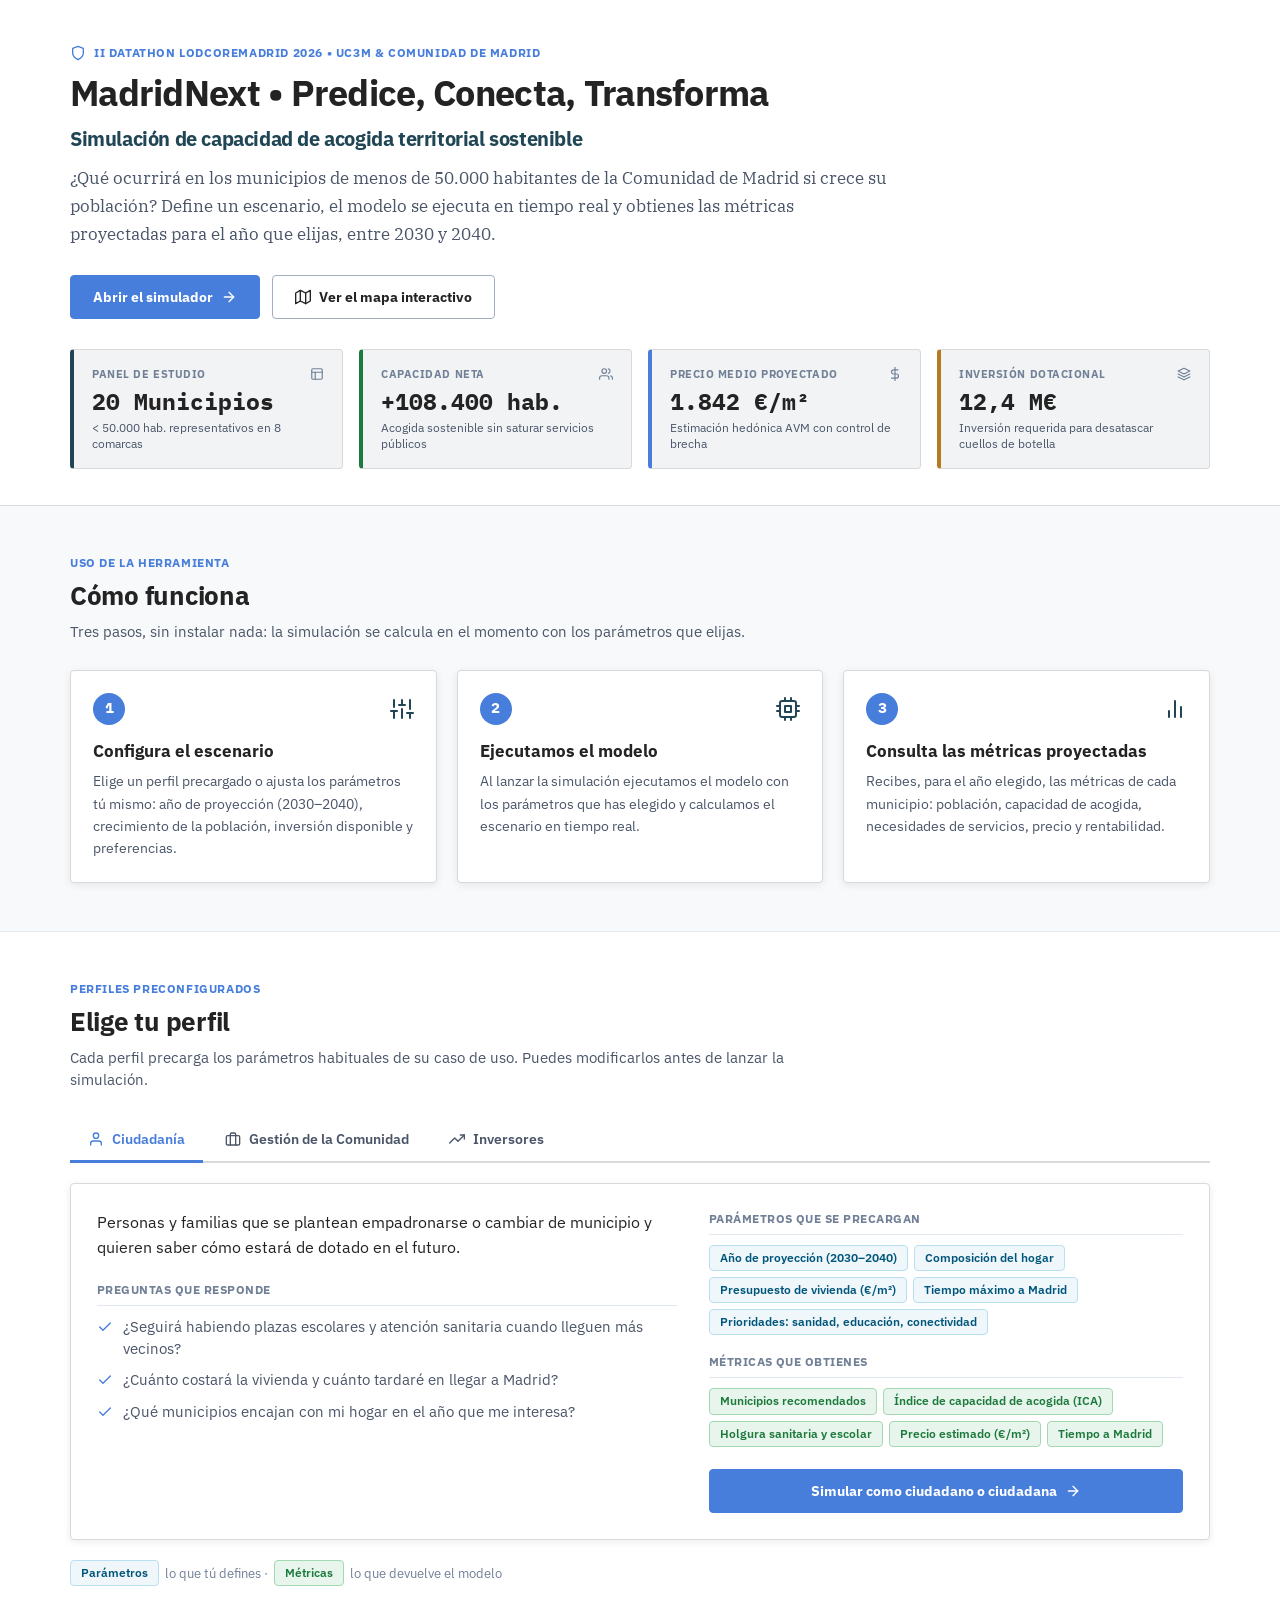
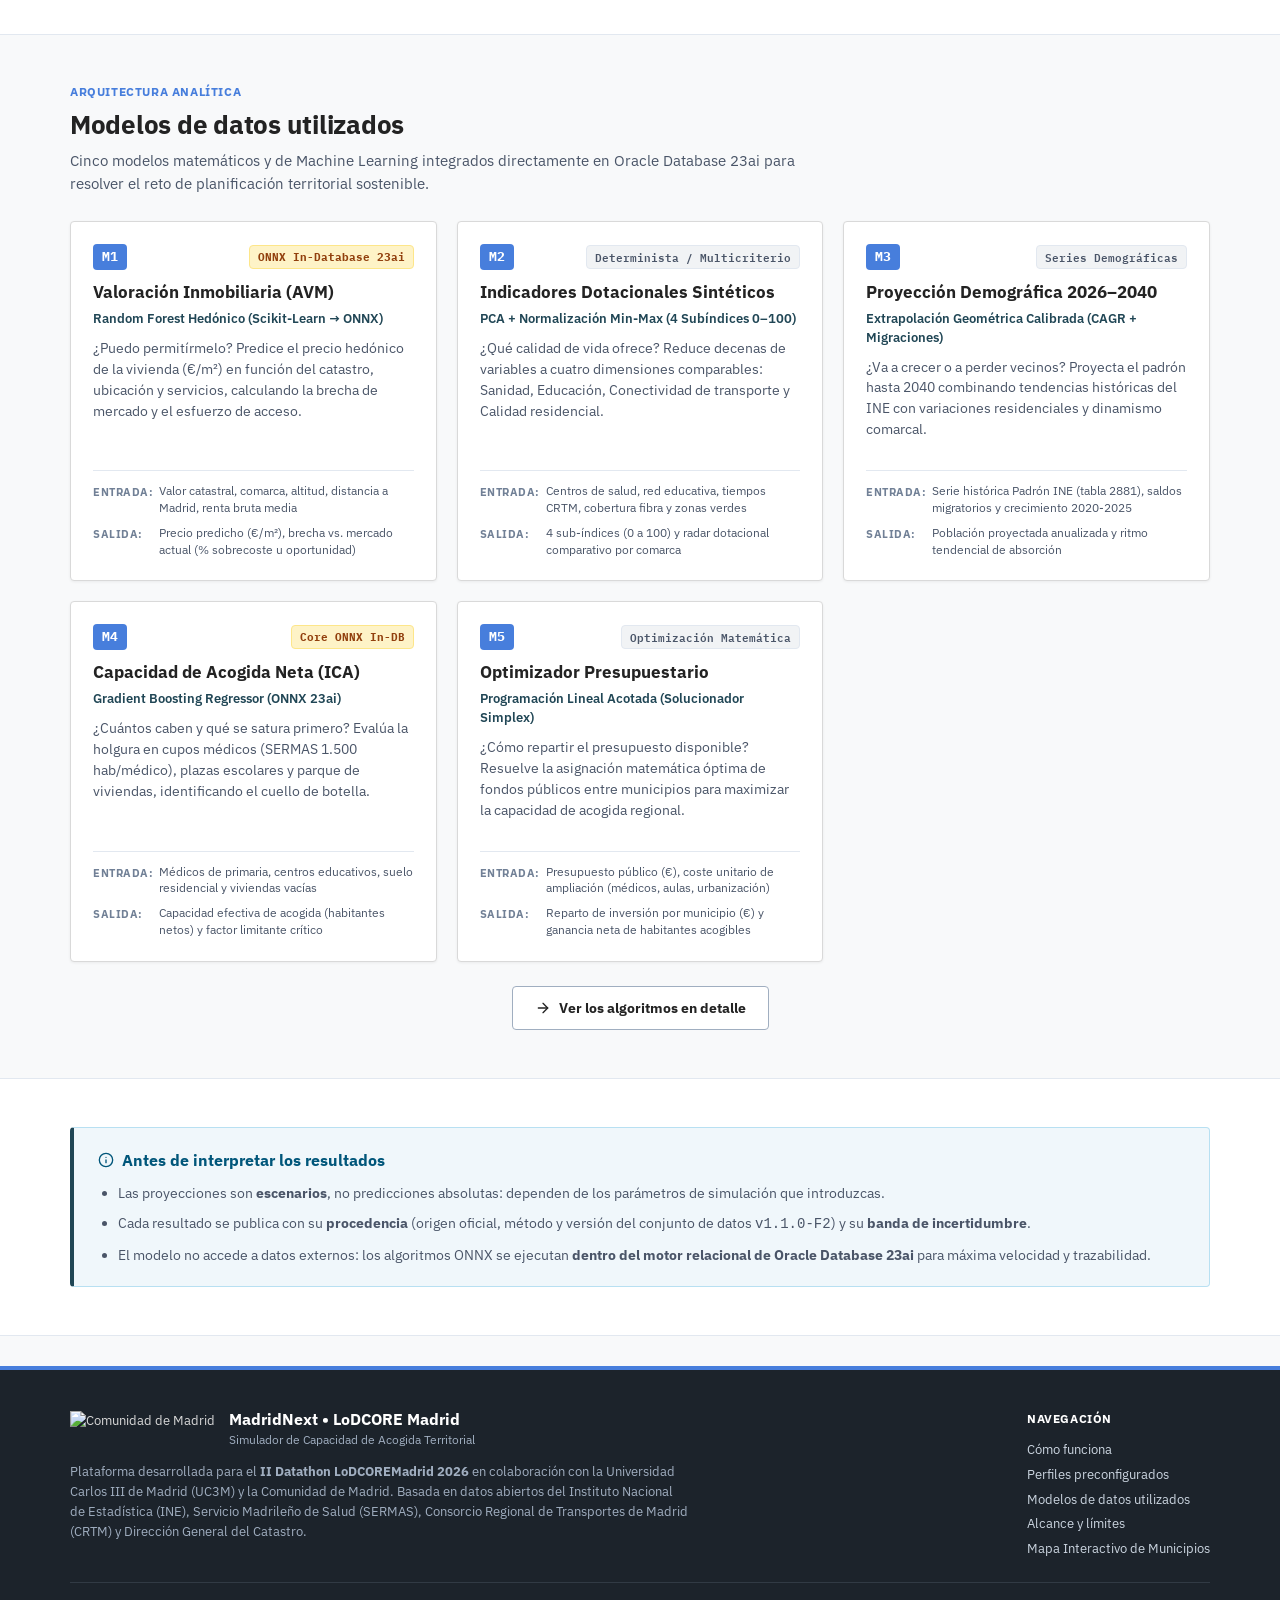
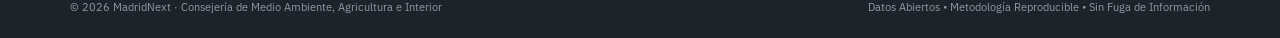
==== commit 54972594: "Merge remote-tracking branch 'origin/main' into main: integra algoritmos y resuelve modelos M1-M5 en" ====
--- a/frontend/index.html
+++ b/frontend/index.html
@@ -282,6 +282,12 @@
   </div>
 </div>
 
+<div style="margin-top: 1.5rem; text-align: center;">
+  <a class="btn-secondary" href="algoritmos.html">
+    <svg class="svg-icon" viewBox="0 0 24 24" aria-hidden="true"><line x1="5" y1="12" x2="19" y2="12"></line><polyline points="12 5 19 12 12 19"></polyline></svg>
+    Ver los algoritmos en detalle
+  </a>
+</div>
 </div>
 </section>
 
